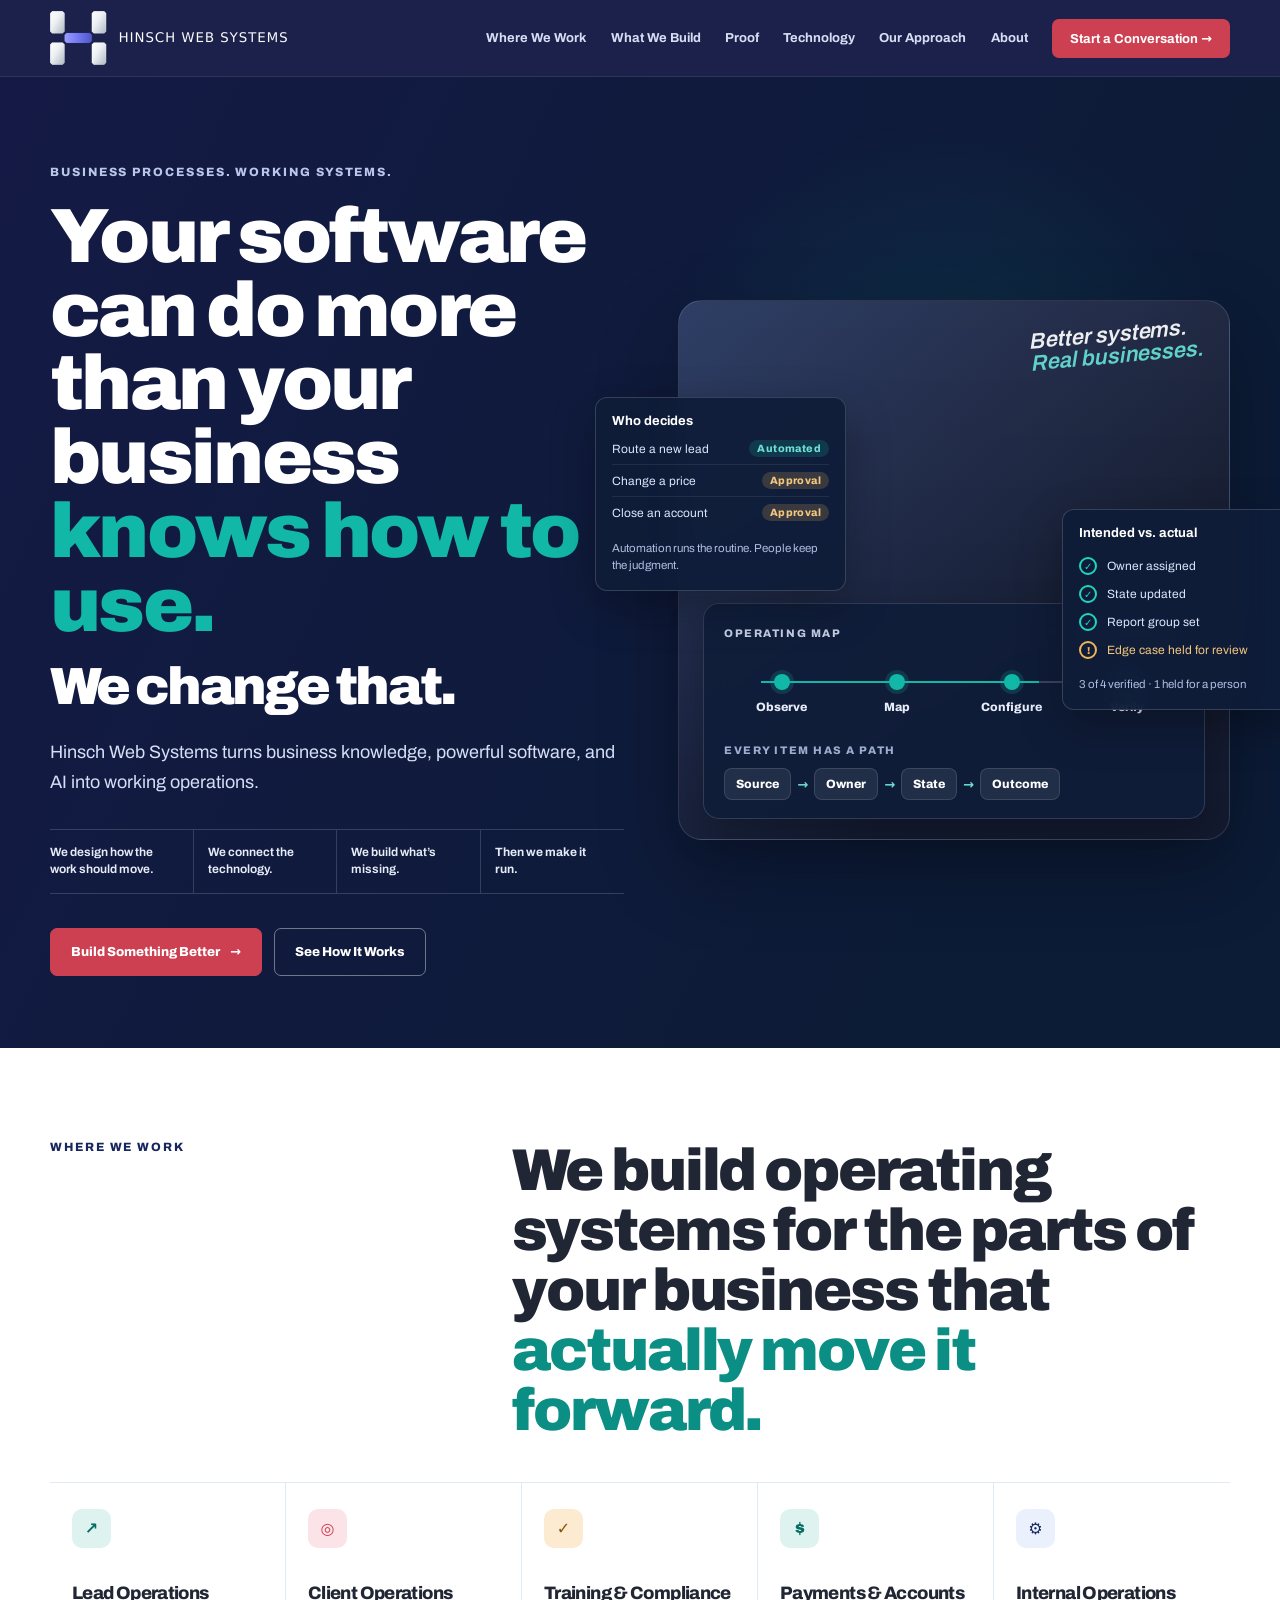
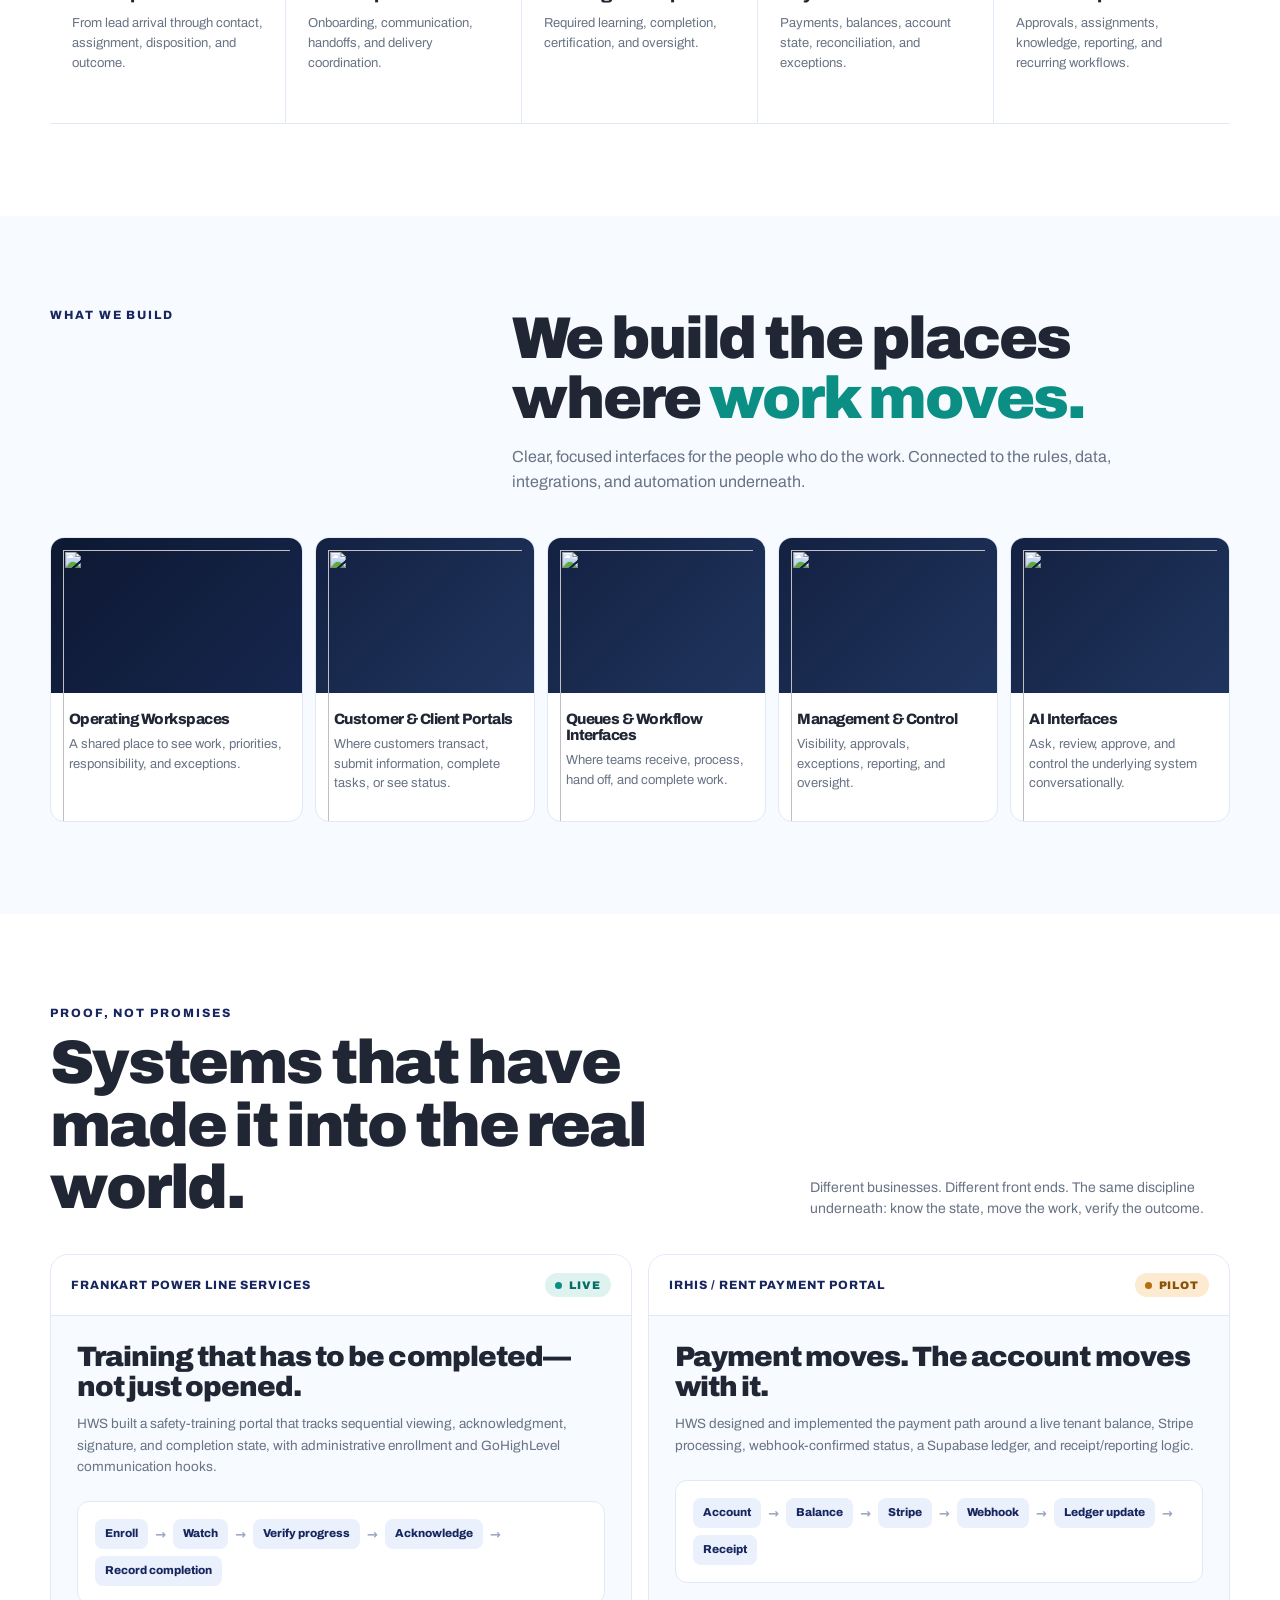
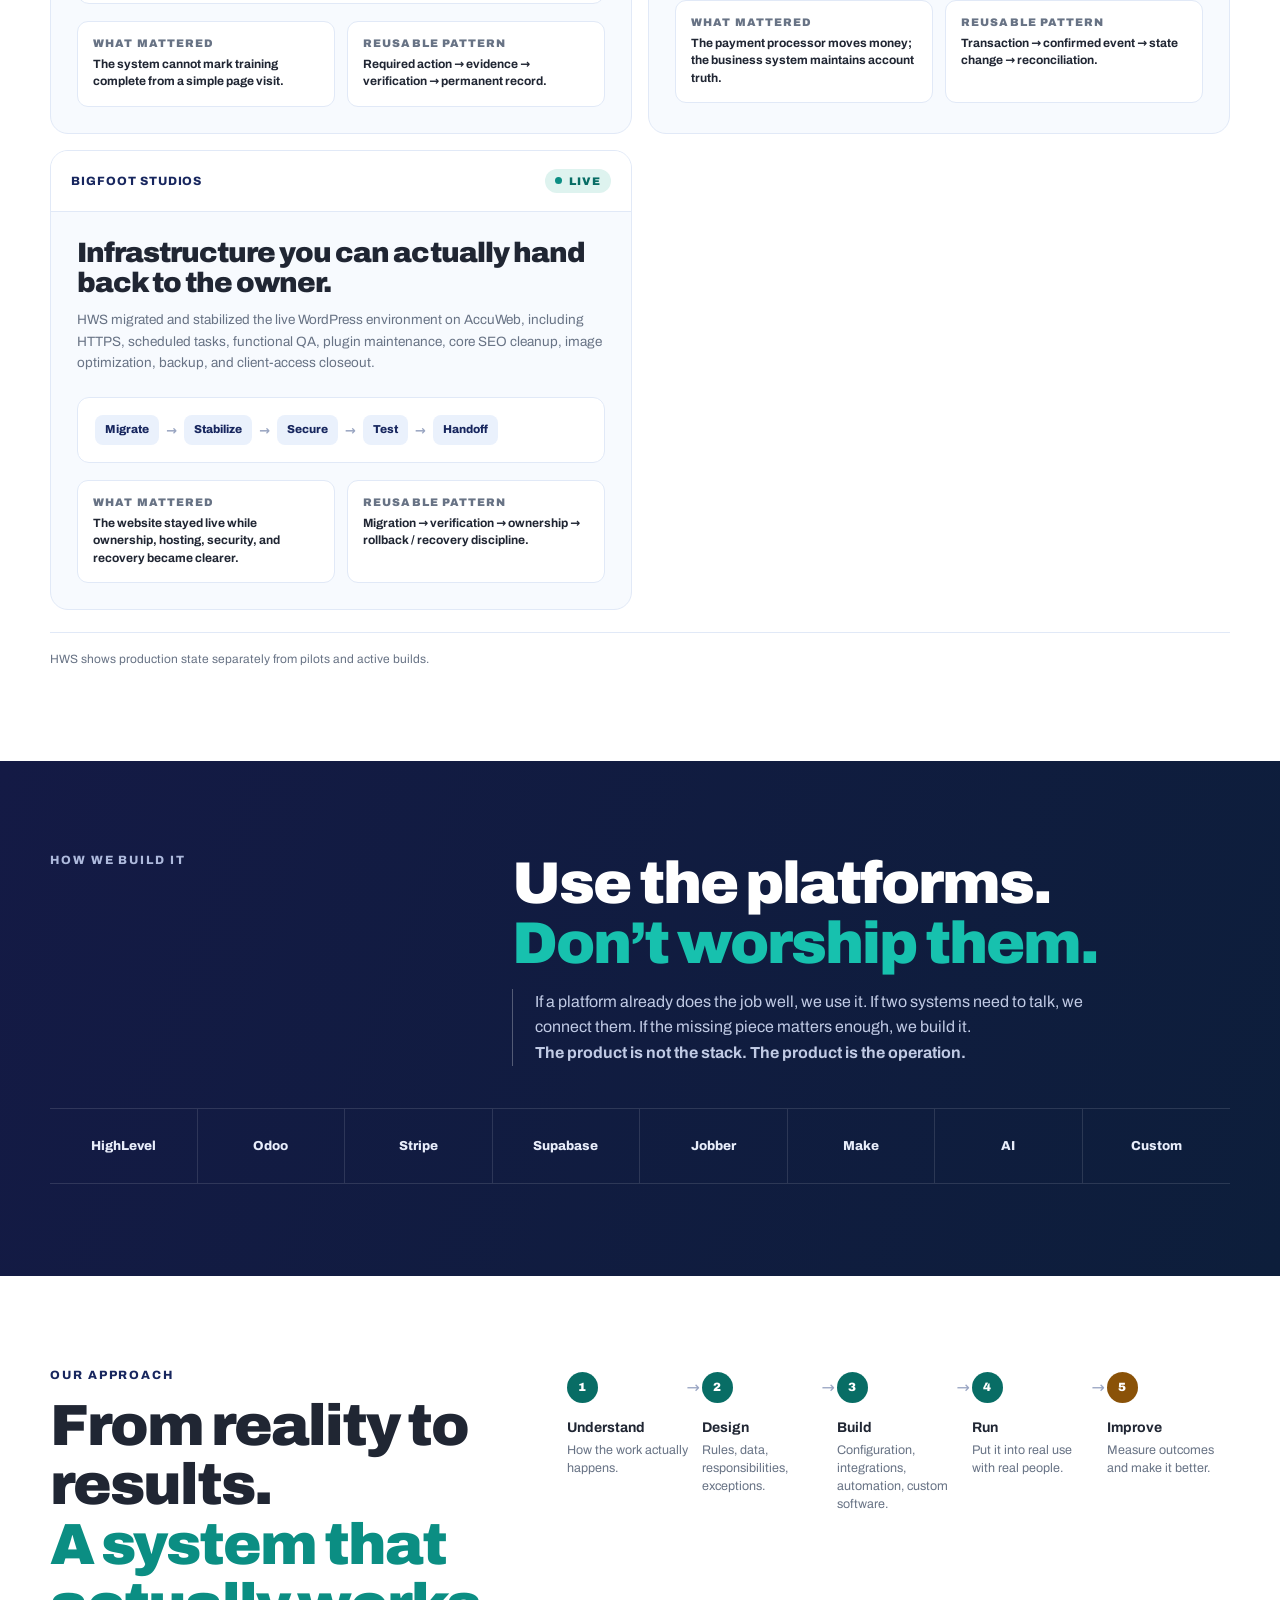
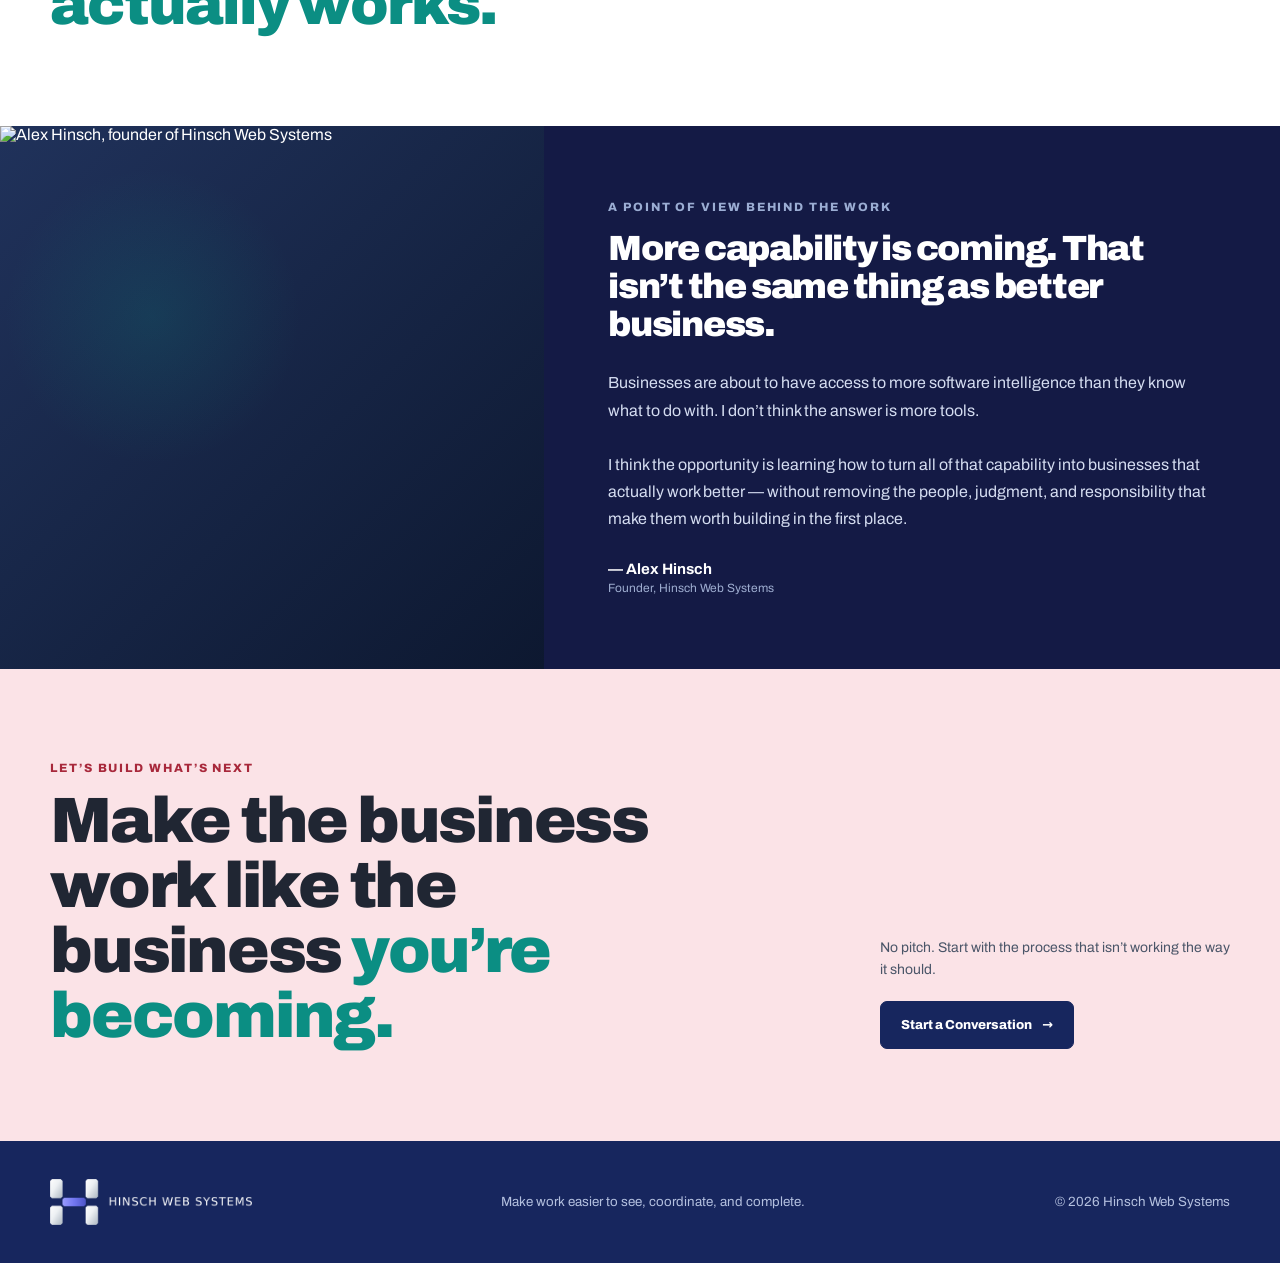
==== index.html @ a1c1d1df "Use approved operating visuals and founder portrait" ====
<!DOCTYPE html>
<html lang="en">
<head>
<meta charset="utf-8">
<meta name="viewport" content="width=device-width, initial-scale=1, viewport-fit=cover">
<title>Hinsch Web Systems — Turn software and AI into working operations</title>
<meta name="description" content="Hinsch Web Systems turns business knowledge, powerful software, and AI into working operations: workflows, portals, and automation that actually run.">
<meta name="theme-color" content="#141A45">
<meta name="robots" content="index, follow, max-image-preview:large">
<link rel="canonical" href="https://hinschsystems.com/">

<link rel="icon" href="/assets/img/favicon-32.png" sizes="32x32" type="image/png">
<link rel="apple-touch-icon" href="/assets/img/apple-touch-icon.png">

<meta property="og:type" content="website">
<meta property="og:site_name" content="Hinsch Web Systems">
<meta property="og:title" content="Hinsch Web Systems — Turn software and AI into working operations">
<meta property="og:description" content="We design how the work should move, connect the technology, build what’s missing, then make it run.">
<meta property="og:url" content="https://hinschsystems.com/">
<meta property="og:image" content="https://hinschsystems.com/home-social-preview.png">
<meta property="og:image:width" content="1200">
<meta property="og:image:height" content="630">
<meta property="og:image:alt" content="Hinsch Web Systems — Your software can do more than your business knows how to use.">
<meta name="twitter:card" content="summary_large_image">
<meta name="twitter:title" content="Hinsch Web Systems — Turn software and AI into working operations">
<meta name="twitter:description" content="We design how the work should move, connect the technology, build what’s missing, then make it run.">
<meta name="twitter:image" content="https://hinschsystems.com/home-social-preview.png">

<link rel="preload" href="/assets/img/logo-lockup.png" as="image">
<link rel="preload" href="/assets/fonts/archivo-latin-wght-normal.woff2" as="font" type="font/woff2" crossorigin>
<link rel="stylesheet" href="/assets/css/styles.css">
<script src="/assets/js/main.js" defer></script>

<script type="application/ld+json">
{
  "@context": "https://schema.org",
  "@type": "ProfessionalService",
  "name": "Hinsch Web Systems",
  "url": "https://hinschsystems.com/",
  "description": "Hinsch Web Systems turns business knowledge, powerful software, and AI into working operations.",
  "email": "alex@hinschsystems.com",
  "logo": "https://hinschsystems.com/assets/img/icon-512.png",
  "founder": { "@type": "Person", "name": "Alex Hinsch" }
}
</script>
</head>
<body>
<a class="skip-link" href="#main">Skip to content</a>


<header class="nav-wrap">
  <div class="shell">
    <nav aria-label="Primary">
      <a class="brand" href="/"><img src="/assets/img/logo-lockup.png" alt="Hinsch Web Systems" width="474" height="108"></a>
      <div class="nav-links">
        <a href="#work">Where We Work</a>
        <a href="#build">What We Build</a>
        <a href="#proof">Proof</a>
        <a href="#technology">Technology</a>
        <a href="#approach">Our Approach</a>
        <a href="#founder">About</a>
        <a class="nav-cta" href="#contact">Start a Conversation <span aria-hidden="true">→</span></a>
      </div>
      <button class="menu-button" type="button" aria-expanded="false" aria-controls="mobile-menu">Menu</button>
    </nav>
  </div>
  <div class="mobile-menu" id="mobile-menu" hidden>
    <div class="shell">
      <a href="#work">Where We Work</a>
      <a href="#build">What We Build</a>
      <a href="#proof">Proof</a>
      <a href="#technology">Technology</a>
      <a href="#approach">Our Approach</a>
      <a href="#founder">About</a>
      <a class="nav-cta" href="#contact">Start a Conversation <span aria-hidden="true">→</span></a>
    </div>
  </div>
</header>

<main id="main">
  <section class="hero">
    <div class="shell hero-grid">
      <div>
        <div class="eyebrow">Business processes. Working systems.</div>
        <h1>
          Your software can do more than your business
          <span class="accent">knows how to use.</span>
          <span class="second">We change that.</span>
        </h1>
        <p class="hero-lede">
          Hinsch Web Systems turns business knowledge, powerful software, and AI into working operations.
        </p>

        <div class="hero-micro">
          <div>We design how the work should move.</div>
          <div>We connect the technology.</div>
          <div>We build what’s missing.</div>
          <div><strong>Then we make it run.</strong></div>
        </div>

        <div class="actions">
          <a class="btn primary" href="#contact">Build Something Better <span aria-hidden="true">→</span></a>
          <a class="btn" href="#approach">See How It Works</a>
        </div>
      </div>

      <!-- Decorative illustration: conceptual and illustrative; no client data -->
      <div class="hero-visual" aria-hidden="true">
        <div class="hero-panel">
          <div class="op-head"><span>Operating map</span><em>Illustrative</em></div>
          <ol class="op-stages">
            <li><i></i>Observe</li>
            <li><i></i>Map</li>
            <li><i></i>Configure</li>
            <li class="is-active"><i></i>Verify</li>
          </ol>
          <div class="op-chain-label">Every item has a path</div>
          <div class="op-chain">
            <span>Source</span><b>→</b><span>Owner</span><b>→</b><span>State</span><b>→</b><span>Outcome</span>
          </div>
        </div>

        <div class="ui-card authority">
          <strong>Who decides</strong>
          <ul class="rule-list">
            <li><span>Route a new lead</span><b class="tag auto">Automated</b></li>
            <li><span>Change a price</span><b class="tag human">Approval</b></li>
            <li><span>Close an account</span><b class="tag human">Approval</b></li>
          </ul>
          <small>Automation runs the routine. People keep the judgment.</small>
        </div>

        <div class="ui-card verify">
          <strong>Intended vs. actual</strong>
          <ul class="check-list">
            <li><i>✓</i>Owner assigned</li>
            <li><i>✓</i>State updated</li>
            <li><i>✓</i>Report group set</li>
            <li class="hold"><i>!</i>Edge case held for review</li>
          </ul>
          <small>3 of 4 verified · 1 held for a person</small>
        </div>

        <div class="hand-note">Better systems.<span>Real businesses.</span></div>
      </div>
    </div>
  </section>

  <section class="section work" id="work">
    <div class="shell">
      <div class="section-head">
        <div class="eyebrow">Where we work</div>
        <div>
          <h2>We build operating systems for the parts of your business that <span class="accent-teal">actually move it forward.</span></h2>
        </div>
      </div>

      <div class="domain-grid">
        <article class="domain">
          <div class="icon teal" aria-hidden="true">↗</div>
          <h3>Lead Operations</h3>
          <p>From lead arrival through contact, assignment, disposition, and outcome.</p>
        </article>
        <article class="domain">
          <div class="icon coral" aria-hidden="true">◎</div>
          <h3>Client Operations</h3>
          <p>Onboarding, communication, handoffs, and delivery coordination.</p>
        </article>
        <article class="domain">
          <div class="icon amber" aria-hidden="true">✓</div>
          <h3>Training &amp; Compliance</h3>
          <p>Required learning, completion, certification, and oversight.</p>
        </article>
        <article class="domain">
          <div class="icon teal" aria-hidden="true">$</div>
          <h3>Payments &amp; Accounts</h3>
          <p>Payments, balances, account state, reconciliation, and exceptions.</p>
        </article>
        <article class="domain">
          <div class="icon navy" aria-hidden="true">⚙&#xFE0E;</div>
          <h3>Internal Operations</h3>
          <p>Approvals, assignments, knowledge, reporting, and recurring workflows.</p>
        </article>
      </div>
    </div>
  </section>

  <section class="section build" id="build">
    <div class="shell">
      <div class="section-head">
        <div class="eyebrow">What we build</div>
        <div>
          <h2>We build the places where <span class="accent-teal">work moves.</span></h2>
          <p>Clear, focused interfaces for the people who do the work. Connected to the rules, data, integrations, and automation underneath.</p>
        </div>
      </div>

      <div class="interface-grid">
        <article class="interface-card">
          <div class="interface-screen">
            <img src="/assets/img/workspace.webp" alt="" width="900" height="467" loading="lazy" decoding="async">
          </div>
          <div class="interface-copy">
            <h3>Operating Workspaces</h3>
            <p>A shared place to see work, priorities, responsibility, and exceptions.</p>
          </div>
        </article>

        <article class="interface-card">
          <div class="interface-screen">
            <img src="/assets/img/portal.webp" alt="" width="900" height="467" loading="lazy" decoding="async">
          </div>
          <div class="interface-copy">
            <h3>Customer &amp; Client Portals</h3>
            <p>Where customers transact, submit information, complete tasks, or see status.</p>
          </div>
        </article>

        <article class="interface-card">
          <div class="interface-screen">
            <img src="/assets/img/workflow.webp" alt="" width="900" height="467" loading="lazy" decoding="async">
          </div>
          <div class="interface-copy">
            <h3>Queues &amp; Workflow Interfaces</h3>
            <p>Where teams receive, process, hand off, and complete work.</p>
          </div>
        </article>

        <article class="interface-card">
          <div class="interface-screen">
            <img src="/assets/img/control.webp" alt="" width="900" height="467" loading="lazy" decoding="async">
          </div>
          <div class="interface-copy">
            <h3>Management &amp; Control</h3>
            <p>Visibility, approvals, exceptions, reporting, and oversight.</p>
          </div>
        </article>

        <article class="interface-card">
          <div class="interface-screen">
            <img src="/assets/img/ai.webp" alt="" width="900" height="467" loading="lazy" decoding="async">
          </div>
          <div class="interface-copy">
            <h3>AI Interfaces</h3>
            <p>Ask, review, approve, and control the underlying system conversationally.</p>
          </div>
        </article>
      </div>
    </div>
  </section>


  <section class="section proof" id="proof">
    <div class="shell">
      <div class="proof-topline">
        <div>
          <div class="eyebrow eyebrow-navy">Proof, not promises</div>
          <h2>Systems that have made it into the real world.</h2>
        </div>
        <p>
          Different businesses. Different front ends. The same discipline underneath:
          know the state, move the work, verify the outcome.
        </p>
      </div>

      <div class="proof-grid">

        <article class="proof-card">
          <div class="proof-card-head">
            <span class="proof-client">Frankart Power Line Services</span>
            <span class="proof-status live">Live</span>
          </div>
          <div class="proof-body">
            <h3>Training that has to be completed—not just opened.</h3>
            <p>
              HWS built a safety-training portal that tracks sequential viewing,
              acknowledgment, signature, and completion state, with administrative enrollment
              and GoHighLevel communication hooks.
            </p>

            <div class="loop">
              <span class="loop-step">Enroll</span><span class="loop-arrow" aria-hidden="true">→</span>
              <span class="loop-step">Watch</span><span class="loop-arrow" aria-hidden="true">→</span>
              <span class="loop-step">Verify progress</span><span class="loop-arrow" aria-hidden="true">→</span>
              <span class="loop-step">Acknowledge</span><span class="loop-arrow" aria-hidden="true">→</span>
              <span class="loop-step">Record completion</span>
            </div>

            <div class="proof-bottom">
              <div class="proof-fact">
                <span>What mattered</span>
                <strong>The system cannot mark training complete from a simple page visit.</strong>
              </div>
              <div class="proof-fact">
                <span>Reusable pattern</span>
                <strong>Required action → evidence → verification → permanent record.</strong>
              </div>
            </div>
          </div>
        </article>

        <article class="proof-card">
          <div class="proof-card-head">
            <span class="proof-client">IRHIS / Rent Payment Portal</span>
            <span class="proof-status pilot">Pilot</span>
          </div>
          <div class="proof-body">
            <h3>Payment moves. The account moves with it.</h3>
            <p>
              HWS designed and implemented the payment path around a live tenant balance,
              Stripe processing, webhook-confirmed status, a Supabase ledger, and receipt/reporting logic.
            </p>

            <div class="loop">
              <span class="loop-step">Account</span><span class="loop-arrow" aria-hidden="true">→</span>
              <span class="loop-step">Balance</span><span class="loop-arrow" aria-hidden="true">→</span>
              <span class="loop-step">Stripe</span><span class="loop-arrow" aria-hidden="true">→</span>
              <span class="loop-step">Webhook</span><span class="loop-arrow" aria-hidden="true">→</span>
              <span class="loop-step">Ledger update</span><span class="loop-arrow" aria-hidden="true">→</span>
              <span class="loop-step">Receipt</span>
            </div>

            <div class="proof-bottom">
              <div class="proof-fact">
                <span>What mattered</span>
                <strong>The payment processor moves money; the business system maintains account truth.</strong>
              </div>
              <div class="proof-fact">
                <span>Reusable pattern</span>
                <strong>Transaction → confirmed event → state change → reconciliation.</strong>
              </div>
            </div>
          </div>
        </article>


        <article class="proof-card">
          <div class="proof-card-head">
            <span class="proof-client">Bigfoot Studios</span>
            <span class="proof-status live">Live</span>
          </div>
          <div class="proof-body">
            <h3>Infrastructure you can actually hand back to the owner.</h3>
            <p>
              HWS migrated and stabilized the live WordPress environment on AccuWeb,
              including HTTPS, scheduled tasks, functional QA, plugin maintenance,
              core SEO cleanup, image optimization, backup, and client-access closeout.
            </p>

            <div class="loop">
              <span class="loop-step">Migrate</span><span class="loop-arrow" aria-hidden="true">→</span>
              <span class="loop-step">Stabilize</span><span class="loop-arrow" aria-hidden="true">→</span>
              <span class="loop-step">Secure</span><span class="loop-arrow" aria-hidden="true">→</span>
              <span class="loop-step">Test</span><span class="loop-arrow" aria-hidden="true">→</span>
              <span class="loop-step">Handoff</span>
            </div>

            <div class="proof-bottom">
              <div class="proof-fact">
                <span>What mattered</span>
                <strong>The website stayed live while ownership, hosting, security, and recovery became clearer.</strong>
              </div>
              <div class="proof-fact">
                <span>Reusable pattern</span>
                <strong>Migration → verification → ownership → rollback / recovery discipline.</strong>
              </div>
            </div>
          </div>
        </article>

      </div>

      <div class="proof-note">
        <span>HWS shows production state separately from pilots and active builds.</span>
      </div>
    </div>
  </section>

  <section class="section tech" id="technology">
    <div class="shell">
      <div class="section-head">
        <div class="eyebrow">How we build it</div>
        <div>
          <h2>Use the platforms.<br><span class="accent">Don’t worship them.</span></h2>
          <p class="tech-quote">
            If a platform already does the job well, we use it. If two systems need to talk, we connect them.
            If the missing piece matters enough, we build it.
            <br><strong>The product is not the stack. The product is the operation.</strong>
          </p>
        </div>
      </div>

      <div class="platform-row">
        <div class="platform">HighLevel</div>
        <div class="platform">Odoo</div>
        <div class="platform">Stripe</div>
        <div class="platform">Supabase</div>
        <div class="platform">Jobber</div>
        <div class="platform">Make</div>
        <div class="platform">AI</div>
        <div class="platform">Custom</div>
      </div>
    </div>
  </section>

  <section class="section approach" id="approach">
    <div class="shell approach-wrap">
      <div>
        <div class="eyebrow eyebrow-navy mb">Our approach</div>
        <h2>From reality to results.<br><span class="accent">A system that actually works.</span></h2>
      </div>

      <ol class="steps">
        <li class="step">
          <div class="step-num" aria-hidden="true">1</div>
          <strong>Understand</strong>
          <p>How the work actually happens.</p>
        </li>
        <li class="step">
          <div class="step-num" aria-hidden="true">2</div>
          <strong>Design</strong>
          <p>Rules, data, responsibilities, exceptions.</p>
        </li>
        <li class="step">
          <div class="step-num" aria-hidden="true">3</div>
          <strong>Build</strong>
          <p>Configuration, integrations, automation, custom software.</p>
        </li>
        <li class="step">
          <div class="step-num" aria-hidden="true">4</div>
          <strong>Run</strong>
          <p>Put it into real use with real people.</p>
        </li>
        <li class="step">
          <div class="step-num" aria-hidden="true">5</div>
          <strong>Improve</strong>
          <p>Measure outcomes and make it better.</p>
        </li>
      </ol>
    </div>
  </section>

  <section class="founder" id="founder">
    <div class="founder-grid">
      <div class="founder-visual">
        <img src="/assets/img/founder.webp" alt="Alex Hinsch, founder of Hinsch Web Systems" width="700" height="1050" loading="lazy" decoding="async">
      </div>
      <div class="founder-copy">
        <div class="eyebrow">A point of view behind the work</div>
        <h2>More capability is coming. That isn’t the same thing as better business.</h2>
        <blockquote>
          Businesses are about to have access to more software intelligence than they know what to do with.
          I don’t think the answer is more tools.
          <br><br>
          I think the opportunity is learning how to turn all of that capability into businesses that actually work better — without removing the people, judgment, and responsibility that make them worth building in the first place.
        </blockquote>
        <div class="signature">
          <strong>— Alex Hinsch</strong>
          <span>Founder, Hinsch Web Systems</span>
        </div>
      </div>
    </div>
  </section>

  <section class="cta" id="contact">
    <div class="shell cta-grid">
      <div>
        <div class="eyebrow">Let’s build what’s next</div>
        <h2>Make the business work like the business <span class="accent">you’re becoming.</span></h2>
      </div>
      <div class="cta-side">
        <p>No pitch. Start with the process that isn’t working the way it should.</p>
        <a class="btn dark" href="mailto:alex@hinschsystems.com?subject=Starting%20a%20conversation%20with%20Hinsch%20Web%20Systems">Start a Conversation <span aria-hidden="true">→</span></a>
      </div>
    </div>
  </section>
</main>

<footer>
  <div class="shell footer-row">
    <a class="brand" href="/"><img src="/assets/img/logo-lockup.png" alt="Hinsch Web Systems" width="474" height="108" loading="lazy"></a>
    <small>Make work easier to see, coordinate, and complete.</small>
    <small>© 2026 Hinsch Web Systems</small>
  </div>
</footer>

</body>
</html>
---- assets/css/styles.css ----
@font-face{
  font-family:'Archivo';
  font-style:normal;
  font-weight:100 900;
  font-display:swap;
  src:url('../fonts/archivo-latin-wght-normal.woff2') format('woff2');
}

:root{
  --navy:#17265E;
  --deep:#141A45;
  --ink:#202633;
  --gray:#687385;
  --teal:#0B8E83;
  --teal-dark:#086d65;
  --teal-pale:#DEF3EF;
  --coral:#CC4052;
  --coral-pale:#FBE3E7;
  --coral-text:#A8283B;   /* AA-safe coral for text on light */
  --amber:#B46F12;
  --amber-pale:#FCEBD1;
  --amber-text:#8A5208;   /* AA-safe amber for text / fills */
  --ice:#F7FAFE;
  --pale-blue:#EAF1FC;
  --white:#FFFFFF;
  --line:#E1E9F7;
  --font:'Archivo', system-ui, -apple-system, 'Segoe UI', Arial, sans-serif;
  --nav-h:76px;
  --max:1180px;
  --radius:18px;
}

*{box-sizing:border-box}
html{scroll-behavior:smooth;-webkit-text-size-adjust:100%;text-size-adjust:100%}
[id]{scroll-margin-top:calc(var(--nav-h) + 12px)}
body{
  margin:0;
  font-family:var(--font);
  color:var(--ink);
  background:var(--ice);
  -webkit-font-smoothing:antialiased;
}
a{color:inherit;text-decoration:none}
ol{margin:0;padding:0;list-style:none}
button,input{font:inherit}

/* ACCESSIBILITY */
.skip-link{
  position:absolute;left:12px;top:-60px;z-index:100;
  background:var(--white);color:var(--navy);
  padding:12px 18px;border-radius:8px;font-weight:800;font-size:14px;
}
.skip-link:focus{top:12px}
:focus-visible{outline:3px solid #12b8a7;outline-offset:3px;border-radius:4px}
.nav-wrap :focus-visible,.hero :focus-visible,.tech :focus-visible,.founder :focus-visible,footer :focus-visible{outline-color:#6de0d2}
img{max-width:100%}
.shell{width:min(var(--max),calc(100% - 48px));margin:0 auto}
.eyebrow{
  font-size:12px;
  font-weight:800;
  letter-spacing:.16em;
  text-transform:uppercase;
}
h1,h2,h3,p{margin:0}
h1,h2,h3{letter-spacing:-.035em}
.section{padding:92px 0}
.section-head{
  display:grid;
  grid-template-columns:.72fr 1.28fr;
  gap:58px;
  margin-bottom:42px;
}
.section-head .eyebrow{color:var(--navy)}
.section-head h2{
  max-width:800px;
  font-size:clamp(34px,4.6vw,60px);
  line-height:1.02;
  font-weight:900;
}
.section-head p{
  margin-top:16px;
  max-width:630px;
  color:var(--gray);
  font-size:16px;
  line-height:1.6;
}

/* NAV */
.nav-wrap{
  position:sticky;
  top:0;
  z-index:50;
  background:rgba(20,26,69,.97);
  border-bottom:1px solid rgba(255,255,255,.09);
  -webkit-backdrop-filter:blur(12px);
  backdrop-filter:blur(12px);
}
nav{
  min-height:var(--nav-h);
  display:flex;
  align-items:center;
  justify-content:space-between;
  gap:24px;
}
.brand{
  display:flex;
  align-items:center;
  flex-shrink:0;
}
.brand img{
  display:block;
  height:54px;
  width:auto;
}
footer .brand img{height:46px}
.nav-links{
  display:flex;
  align-items:center;
  gap:clamp(16px,1.9vw,26px);
  color:#d6def4;
  font-size:13px;
  font-weight:700;
  white-space:nowrap;
}
.nav-links a:hover{color:white}
.nav-links a:not(.nav-cta){padding:6px 0}
.nav-cta{
  background:var(--coral);
  color:white!important;
  padding:12px 18px;
  border-radius:7px;
  white-space:nowrap;
}
.menu-button{
  display:none;
  color:white;
  background:transparent;
  border:1px solid rgba(255,255,255,.28);
  border-radius:8px;
  padding:10px 14px;
  min-height:44px;
  cursor:pointer;
}
.mobile-menu{
  border-top:1px solid rgba(255,255,255,.09);
  background:var(--deep);
}
.mobile-menu[hidden]{display:none}
.mobile-menu .shell{display:grid;padding:10px 0 20px}
.mobile-menu a{
  display:block;
  padding:14px 2px;
  color:#d6def4;
  font-size:15px;
  font-weight:700;
  border-bottom:1px solid rgba(255,255,255,.08);
}
.mobile-menu a:hover{color:white}
.mobile-menu a.nav-cta{
  margin-top:16px;
  padding:14px 16px;
  text-align:center;
  border-bottom:0;
  color:white;
}

/* HERO */
.hero{
  background:
    radial-gradient(circle at 74% 35%, rgba(11,142,131,.18), transparent 26%),
    linear-gradient(115deg,var(--deep) 0%,#0c1b36 78%);
  color:white;
  overflow:hidden;
}
.hero-grid{
  min-height:670px;
  display:grid;
  grid-template-columns:1.02fr .98fr;
  align-items:center;
  gap:54px;
  padding:88px 0 72px;
}
.hero .eyebrow{color:#bac7ea}
.hero h1{
  margin-top:21px;
  max-width:720px;
  font-size:clamp(48px,6vw,78px);
  line-height:.96;
  font-weight:900;
}
.hero h1 .accent{color:#12b8a7}
.hero h1 .second{
  display:block;
  margin-top:20px;
  font-size:.68em;
  color:white;
}
.hero-lede{
  margin-top:26px;
  max-width:620px;
  color:#d5def5;
  font-size:18px;
  line-height:1.62;
}
.hero-micro{
  display:grid;
  grid-template-columns:repeat(4,1fr);
  margin-top:32px;
  max-width:730px;
  border-top:1px solid rgba(255,255,255,.16);
  border-bottom:1px solid rgba(255,255,255,.16);
}
.hero-micro div{
  padding:14px 14px 14px 0;
  border-right:1px solid rgba(255,255,255,.16);
  color:#e6ebf8;
  font-size:12px;
  line-height:1.45;
  font-weight:650;
}
.hero-micro div+div{padding-left:14px}
.hero-micro div:last-child{border-right:0}
.actions{display:flex;gap:12px;flex-wrap:wrap;margin-top:34px}
.btn{
  display:inline-flex;
  align-items:center;
  justify-content:center;
  gap:10px;
  min-height:48px;
  padding:0 20px;
  border-radius:7px;
  border:1px solid rgba(255,255,255,.4);
  color:white;
  font-size:13px;
  font-weight:800;
}
.btn.primary{background:var(--coral);border-color:var(--coral)}
.btn{transition:transform .15s ease}
.btn:hover{transform:translateY(-2px)}
.btn.dark{background:var(--navy);border-color:var(--navy)}
.btn.light{background:white;color:var(--navy);border-color:white}

.hero-visual{
  position:relative;
  min-height:540px;
  border-radius:24px;
  background:
    linear-gradient(180deg,rgba(255,255,255,.05),rgba(255,255,255,.01)),
    linear-gradient(135deg,#24345d,#10172d 68%);
  border:1px solid rgba(255,255,255,.12);
  box-shadow:0 30px 80px rgba(0,0,0,.28);
}
.hero-panel{
  position:absolute;
  left:24px;
  right:24px;
  bottom:20px;
  padding:18px 20px;
  border-radius:16px;
  background:rgba(15,29,57,.88);
  border:1px solid rgba(255,255,255,.14);
  -webkit-backdrop-filter:blur(12px);
  backdrop-filter:blur(12px);
  overflow:hidden;
  box-shadow:0 16px 38px rgba(0,0,0,.22);
}
.op-head{
  display:flex;justify-content:space-between;align-items:center;gap:12px;
  font-size:11px;font-weight:800;letter-spacing:.14em;text-transform:uppercase;color:#c5cee5;
}
.op-head em{
  font-style:normal;letter-spacing:.08em;color:#9eadd0;
  border:1px solid rgba(255,255,255,.18);border-radius:999px;padding:4px 9px;
}
.op-stages{
  position:relative;
  display:flex;justify-content:space-between;
  margin-top:30px;
}
.op-stages:before{
  content:"";position:absolute;left:8%;right:8%;top:7px;height:2px;
  background:linear-gradient(90deg,#12b8a7 0 72%,rgba(255,255,255,.18) 72%);
}
.op-stages li{
  position:relative;flex:1;text-align:center;
  font-size:12px;font-weight:800;color:#e8edfa;
}
.op-stages i{
  display:block;width:16px;height:16px;margin:0 auto 10px;border-radius:50%;
  background:#12b8a7;box-shadow:0 0 0 4px rgba(18,184,167,.18);
}
.op-stages .is-active i{
  background:var(--deep);border:3px solid #6de0d2;
  animation:op-pulse 2.4s ease-in-out infinite;
}
@keyframes op-pulse{
  0%,100%{box-shadow:0 0 0 4px rgba(109,224,210,.18)}
  50%{box-shadow:0 0 0 8px rgba(109,224,210,.05)}
}
.op-chain-label{
  margin-top:30px;
  font-size:11px;font-weight:800;letter-spacing:.14em;text-transform:uppercase;color:#9eadd0;
}
.op-chain{
  display:flex;flex-wrap:wrap;align-items:center;gap:6px;margin-top:12px;
}
.op-chain span{
  padding:8px 11px;border-radius:8px;
  background:rgba(255,255,255,.08);border:1px solid rgba(255,255,255,.12);
  color:white;font-size:12px;font-weight:800;
}
.op-chain b{color:#6de0d2;font-size:13px}

.ui-card{
  position:absolute;
  width:min(252px,calc(50% - 24px));
  border:1px solid rgba(255,255,255,.16);
  border-radius:12px;
  background:rgba(15,29,57,.92);
  -webkit-backdrop-filter:blur(10px);
  backdrop-filter:blur(10px);
  padding:16px;
  box-shadow:0 16px 45px rgba(0,0,0,.28);
}
.ui-card strong{
  display:block;
  font-size:13px;
  margin-bottom:12px;
}
.ui-card small{display:block;margin-top:12px;color:#afbddf;font-size:11.5px;line-height:1.45}
.ui-card.authority{left:-84px;top:96px}
.ui-card.verify{right:-84px;top:208px}
.ui-card ul{list-style:none;margin:0;padding:0}
.rule-list li{
  display:flex;justify-content:space-between;align-items:center;gap:10px;
  padding:7px 0;border-top:1px solid rgba(255,255,255,.08);
  color:#dce5fb;font-size:12px;
}
.rule-list li:first-child{border-top:0;padding-top:0}
.tag{
  flex-shrink:0;padding:3px 8px;border-radius:999px;
  font-size:10.5px;font-weight:800;letter-spacing:.04em;
}
.tag.auto{background:rgba(18,184,167,.18);color:#6de0d2}
.tag.human{background:rgba(240,180,90,.18);color:#f4c67e}
.check-list li{
  display:flex;align-items:center;gap:10px;
  padding:5px 0;color:#dce5fb;font-size:12px;
}
.check-list i{
  flex-shrink:0;width:18px;height:18px;border-radius:50%;
  display:grid;place-items:center;
  font-style:normal;font-size:10px;font-weight:900;
  border:2px solid #20d5c1;color:#20d5c1;
}
.check-list .hold{color:#f4c67e}
.check-list .hold i{border-color:#f0b45a;color:#f0b45a}
.hand-note{
  position:absolute;
  right:26px;top:22px;
  left:auto;bottom:auto;
  transform:rotate(-5deg);
  font-size:22px;
  line-height:1.02;
  font-weight:600;
  font-style:italic;
  color:white;
  opacity:.92;
}
.hand-note span{display:block;color:#66e1d4}

/* WHERE WE WORK */
.work{background:var(--white)}
.domain-grid{
  display:grid;
  grid-template-columns:repeat(5,1fr);
  border-top:1px solid var(--line);
  border-bottom:1px solid var(--line);
}
.domain{
  min-height:240px;
  padding:26px 22px;
  border-right:1px solid var(--line);
}
.domain:last-child{border-right:0}
.icon{
  width:39px;height:39px;border-radius:10px;
  display:grid;place-items:center;
  margin-bottom:35px;font-weight:900;
}
.icon.teal{background:var(--teal-pale);color:var(--teal-dark)}
.icon.coral{background:var(--coral-pale);color:var(--coral)}
.icon.amber{background:var(--amber-pale);color:var(--amber-text)}
.icon.navy{background:var(--pale-blue);color:var(--navy)}
.domain h3{font-size:18px;font-weight:800}
.domain p{margin-top:10px;color:var(--gray);font-size:13px;line-height:1.55}

/* WHAT WE BUILD */
.build{background:var(--ice)}
.interface-grid{
  display:grid;
  grid-template-columns:1.15fr 1fr 1fr 1fr 1fr;
  gap:12px;
}
.interface-card{
  min-height:285px;
  background:white;
  border:1px solid var(--line);
  border-radius:14px;
  overflow:hidden;
}
.interface-screen{
  height:155px;
  padding:12px;
  background:linear-gradient(135deg,#132142,#20355e);
}
.interface-card:first-child .interface-screen{
  background:linear-gradient(135deg,#0d1832,#16264d);
}
.screen-bar{
  height:12px;border-radius:4px;background:rgba(255,255,255,.12);margin-bottom:9px;
}
.screen-row{display:grid;grid-template-columns:28% 1fr;gap:7px;height:105px}
.screen-nav{border-radius:5px;background:rgba(255,255,255,.08)}
.screen-main{display:grid;grid-template-rows:36px 1fr;gap:7px}
.screen-main div{border-radius:5px;background:rgba(255,255,255,.08)}
.interface-copy{padding:18px}
.interface-copy h3{font-size:15px;font-weight:800}
.interface-copy p{margin-top:8px;color:var(--gray);font-size:13px;line-height:1.5}


/* PROOF */
.proof{
  background:var(--white);
}
.proof-topline{
  display:flex;
  justify-content:space-between;
  gap:28px;
  align-items:flex-end;
  margin-bottom:34px;
}
.proof-topline h2{
  margin-top:12px;
  max-width:780px;
  font-size:clamp(38px,4.8vw,62px);
  line-height:1.02;
  font-weight:900;
}
.proof-topline p{
  max-width:420px;
  color:var(--gray);
  font-size:14px;
  line-height:1.55;
}
.proof-grid{
  display:grid;
  grid-template-columns:repeat(2,1fr);
  gap:16px;
}
.proof-card{
  border:1px solid var(--line);
  border-radius:18px;
  overflow:hidden;
  background:var(--ice);
}
.proof-card-head{
  display:flex;
  align-items:center;
  justify-content:space-between;
  gap:14px;
  padding:18px 20px;
  border-bottom:1px solid var(--line);
  background:white;
}
.proof-client{
  font-size:12px;
  font-weight:800;
  letter-spacing:.08em;
  text-transform:uppercase;
  color:var(--navy);
}
.proof-status{
  display:inline-flex;
  align-items:center;
  gap:7px;
  padding:6px 10px;
  border-radius:999px;
  font-size:11px;
  font-weight:900;
  letter-spacing:.08em;
  text-transform:uppercase;
}
.proof-status:before{
  content:"";
  width:7px;height:7px;border-radius:50%;
}
.proof-status.live{background:var(--teal-pale);color:var(--teal-dark)}
.proof-status.live:before{background:var(--teal)}
.proof-status.pilot{background:var(--amber-pale);color:var(--amber-text)}
.proof-status.pilot:before{background:var(--amber)}
.proof-status.building{background:var(--pale-blue);color:var(--navy)}
.proof-status.building:before{background:var(--navy)}
.proof-body{padding:26px}
.proof-body h3{
  font-size:28px;
  line-height:1.08;
  font-weight:900;
}
.proof-body > p{
  margin-top:11px;
  color:var(--gray);
  font-size:13.5px;
  line-height:1.58;
  max-width:580px;
}
.loop{
  display:flex;
  align-items:center;
  gap:7px;
  flex-wrap:wrap;
  margin:24px 0 0;
  padding:17px;
  border-radius:12px;
  background:white;
  border:1px solid var(--line);
}
.loop-step{
  padding:8px 10px;
  border-radius:8px;
  background:var(--pale-blue);
  color:var(--navy);
  font-size:11.5px;
  font-weight:800;
  line-height:1.2;
}
.loop-arrow{
  color:#9aa6c2;
  font-size:13px;
  font-weight:800;
}
.proof-bottom{
  display:grid;
  grid-template-columns:1fr 1fr;
  gap:12px;
  margin-top:17px;
}
.proof-fact{
  padding:15px;
  background:white;
  border:1px solid var(--line);
  border-radius:11px;
}
.proof-fact span{
  display:block;
  font-size:11px;
  color:var(--gray);
  font-weight:900;
  letter-spacing:.1em;
  text-transform:uppercase;
}
.proof-fact strong{
  display:block;
  margin-top:7px;
  color:var(--ink);
  font-size:12px;
  line-height:1.45;
}
.proof-note{
  margin-top:22px;
  padding-top:18px;
  border-top:1px solid var(--line);
  display:flex;
  justify-content:space-between;
  gap:20px;
  color:var(--gray);
  font-size:12px;
  line-height:1.45;
}
.proof-note b{color:var(--ink)}
@media(max-width:800px){
  .proof-topline{display:block}
  .proof-topline p{margin-top:18px}
  .proof-grid{grid-template-columns:1fr}
  .proof-bottom{grid-template-columns:1fr}
}

/* TECHNOLOGY */
.tech{
  background:linear-gradient(110deg,var(--deep),#0d1e3b);
  color:white;
}
.tech .section-head .eyebrow{color:#aebadd}
.tech .section-head h2{color:white}
.tech .section-head p{color:#c0cae4}
.tech h2 .accent{color:#17c1ae}
.tech-quote{
  max-width:620px;
  padding-left:22px;
  border-left:1px solid rgba(255,255,255,.28);
  font-size:18px;
  line-height:1.6;
  color:#eef2fb;
}
.platform-row{
  margin-top:40px;
  display:grid;
  grid-template-columns:repeat(8,1fr);
  border-top:1px solid rgba(255,255,255,.12);
  border-bottom:1px solid rgba(255,255,255,.12);
}
.platform{
  min-height:74px;
  display:grid;place-items:center;
  border-right:1px solid rgba(255,255,255,.12);
  font-weight:800;font-size:13px;color:#e8edfa;
}
.platform:last-child{border-right:0}

/* APPROACH */
.approach{background:white}
.approach-wrap{
  display:grid;
  grid-template-columns:.82fr 1.18fr;
  gap:56px;
  align-items:start;
}
.approach h2{
  font-size:clamp(38px,4.7vw,58px);
  line-height:1.03;
  font-weight:900;
}
.approach h2 .accent{color:var(--teal)}
.steps{
  display:grid;
  grid-template-columns:repeat(5,1fr);
  gap:12px;
}
.step{position:relative;padding-top:4px}
.step-num{
  width:31px;height:31px;border-radius:50%;
  display:grid;place-items:center;
  color:white;background:var(--teal-dark);
  font-size:12px;font-weight:900;
  margin-bottom:17px;
}
.step:nth-child(5) .step-num{background:var(--amber-text)}
.step:not(:last-child):after{
  content:"→";position:absolute;right:-10px;top:10px;color:#99a5c3;
}
.step strong{display:block;font-size:14px}
.step p{margin-top:6px;color:var(--gray);font-size:12.5px;line-height:1.45}

/* FOUNDER */
.founder{
  background:var(--deep);
  color:white;
  padding:0;
}
.founder-grid{
  display:grid;
  grid-template-columns:.85fr 1.15fr;
  min-height:510px;
}
.founder-visual{
  min-height:510px;
  background:
    radial-gradient(circle at 28% 35%,rgba(11,142,131,.18),transparent 28%),
    linear-gradient(135deg,#20325b,#0d1830);
  position:relative;
  overflow:hidden;
}
.founder-visual .photo-label{
  position:absolute;left:38px;bottom:36px;
  color:#c5cee5;
  font-size:12px;
  letter-spacing:.12em;
  text-transform:uppercase;
}
.founder-visual .quote-mark{
  position:absolute;left:36px;top:40px;
  font-size:25px;line-height:1.08;font-style:italic;
}
.founder-visual .quote-mark span{color:#6de0d2}
.founder-copy{
  padding:74px 64px;
  display:flex;
  flex-direction:column;
  justify-content:center;
}
.founder-copy .eyebrow{color:#9badd3}
.founder-copy h2{
  margin-top:15px;
  font-size:35px;
  font-weight:900;
}
.founder-copy blockquote{
  margin:26px 0 0;
  padding:0;
  max-width:650px;
  color:#d4dcf0;
  font-size:16px;
  line-height:1.7;
}
.signature{margin-top:28px}
.signature strong{display:block;font-size:15px}
.signature span{display:block;margin-top:4px;color:#9eadd0;font-size:12px}

/* CTA */
.cta{
  background:var(--coral-pale);
  padding:92px 0;
}
.cta-grid{
  display:grid;
  grid-template-columns:1.2fr .8fr;
  gap:46px;
  align-items:end;
}
.cta .eyebrow{color:var(--coral-text)}
.cta h2{
  margin-top:13px;
  max-width:820px;
  font-size:clamp(42px,5vw,68px);
  line-height:1.02;
  font-weight:900;
}
.cta h2 .accent{color:var(--teal)}
.cta-side{justify-self:end;max-width:350px}
.cta-side p{color:#4A5568;font-size:14px;line-height:1.55;margin-bottom:20px}

/* FOOTER */
footer{
  background:var(--navy);
  color:white;
  padding:38px 0;
}
.footer-row{
  display:flex;
  justify-content:space-between;
  align-items:center;
  gap:24px;
}
footer small{color:#b4c0df}

/* RESPONSIVE */
@media(max-width:1120px){
  html.js .menu-button{display:block}
  html.js .nav-links{display:none}
  html:not(.js) .nav-links a:not(.nav-cta){display:none}
}
@media(max-width:480px){
  .brand img{height:42px}
  .op-chain{gap:4px}
  .op-chain span{padding:7px 8px;font-size:11.5px}
  .hand-note{margin-right:10px}
}
@media(max-width:1040px){
  .hero-grid{grid-template-columns:1fr;min-height:auto}
  .hero-visual{
    min-height:0;
    display:grid;grid-template-columns:1fr 1fr;gap:14px;
    background:transparent;border:0;border-radius:0;box-shadow:none;
  }
  .hero-panel,.ui-card,.hand-note{position:static;width:auto}
  .hero-panel{grid-column:1/-1}
  .ui-card{align-self:start}
  .hand-note{grid-column:1/-1;justify-self:end;transform:rotate(-3deg);margin-top:4px}
  .domain-grid{grid-template-columns:repeat(2,1fr)}
  .domain{border-bottom:1px solid var(--line)}
  .interface-grid{grid-template-columns:repeat(2,1fr)}
  .platform-row{grid-template-columns:repeat(4,1fr)}
  .approach-wrap{grid-template-columns:1fr}
  .founder-grid{grid-template-columns:1fr}
  .founder-visual{min-height:360px}
}
@media(max-width:720px){
  .shell{width:min(var(--max),calc(100% - 28px))}
  .section{padding:70px 0}
  .section-head{grid-template-columns:1fr;gap:18px}
  .hero-grid{padding:52px 0 48px}
  .hero h1{
    font-size:40px;
    line-height:1.00;
    letter-spacing:-.045em;
    max-width:12ch;
  }
  .hero h1 .second{
    margin-top:16px;
    font-size:.64em;
    line-height:1.05;
  }
  .hero-lede{
    margin-top:22px;
    font-size:16px;
    line-height:1.55;
  }
  .hero .eyebrow{
    font-size:10.5px;
    letter-spacing:.14em;
    margin-bottom:2px;
  }
  .hero-micro{
    grid-template-columns:1fr 1fr;
    margin-top:26px;
  }
  .hero-micro div:nth-child(2){border-right:0}
  .hero-micro div:nth-child(odd){padding-left:0}
  .hero-micro div:nth-child(n+3){border-top:1px solid rgba(255,255,255,.16)}
  .hero-visual{grid-template-columns:1fr}
  .domain-grid,.interface-grid{grid-template-columns:1fr}
  .domain{border-right:0}
  .platform-row{grid-template-columns:repeat(2,1fr)}
  .steps{grid-template-columns:1fr}
  .step:not(:last-child):after{display:none}
  .founder-copy{padding:58px 28px}
  .cta-grid{grid-template-columns:1fr}
  .cta-side{justify-self:start}
  .footer-row{flex-direction:column;align-items:flex-start}
}

@media(max-width:430px){
  .hero h1{font-size:37px;max-width:11.5ch}
  .hero-lede{font-size:15.5px}
  .hero-micro div{font-size:12px;padding-top:12px;padding-bottom:12px}
  .actions{margin-top:28px}
  .btn{min-height:46px;padding:0 16px;font-size:12px}
}

/* Utility classes (replace former inline styles so CSP can forbid inline CSS) */
.accent-teal{color:var(--teal)}
.eyebrow-navy{color:var(--navy)}
.eyebrow-navy.mb{margin-bottom:14px}

@media (prefers-reduced-motion:reduce){
  .op-stages .is-active i{animation:none}
  html{scroll-behavior:auto}
  .btn{transition:none}
  .btn:hover{transform:none}
}

/* 404 page */
.notfound{background:var(--deep);color:white}
.notfound-main{min-height:100vh;display:grid;align-items:center;padding:60px 0}
.notfound .eyebrow{color:#bac7ea}
.notfound h1{margin-top:16px;max-width:14ch;font-size:clamp(40px,7vw,72px);line-height:1;font-weight:900}
.notfound p{margin-top:20px;max-width:46ch;color:#d5def5;font-size:17px;line-height:1.6}
.notfound .btn{margin-top:30px}
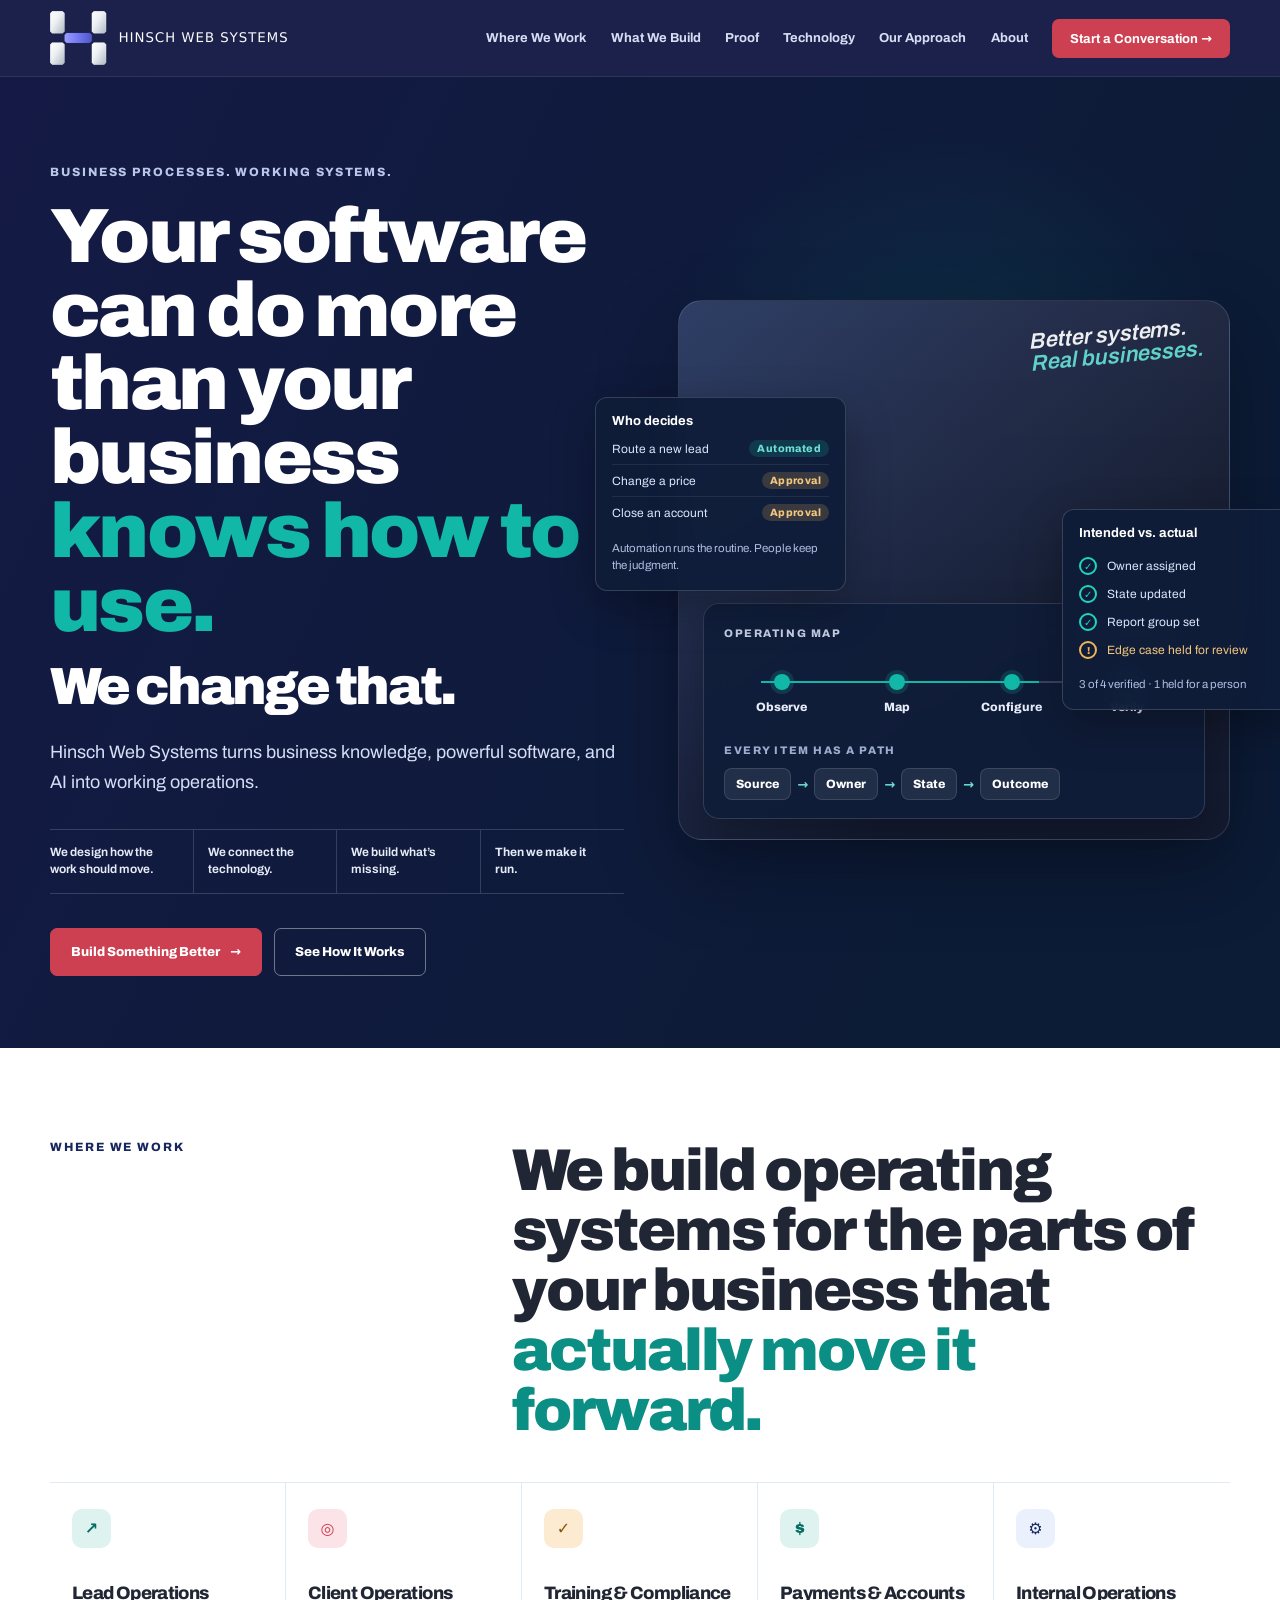
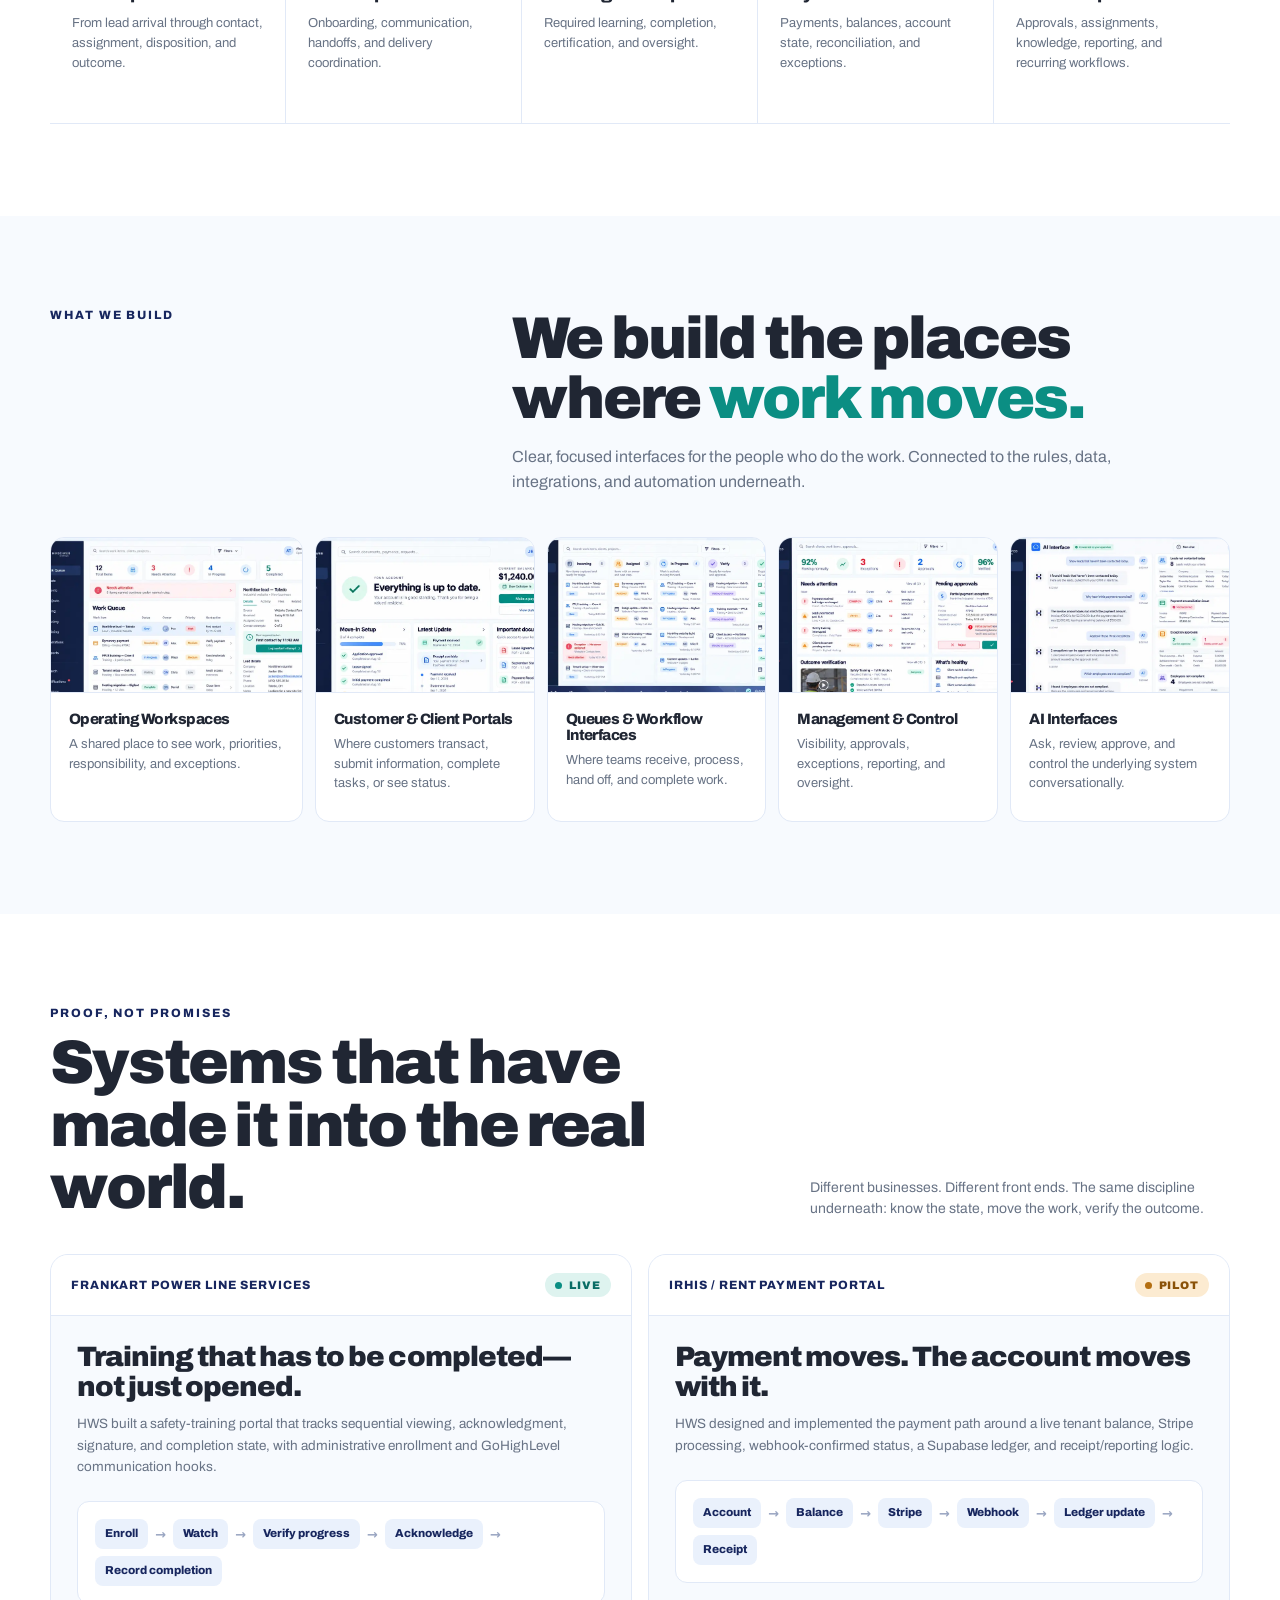
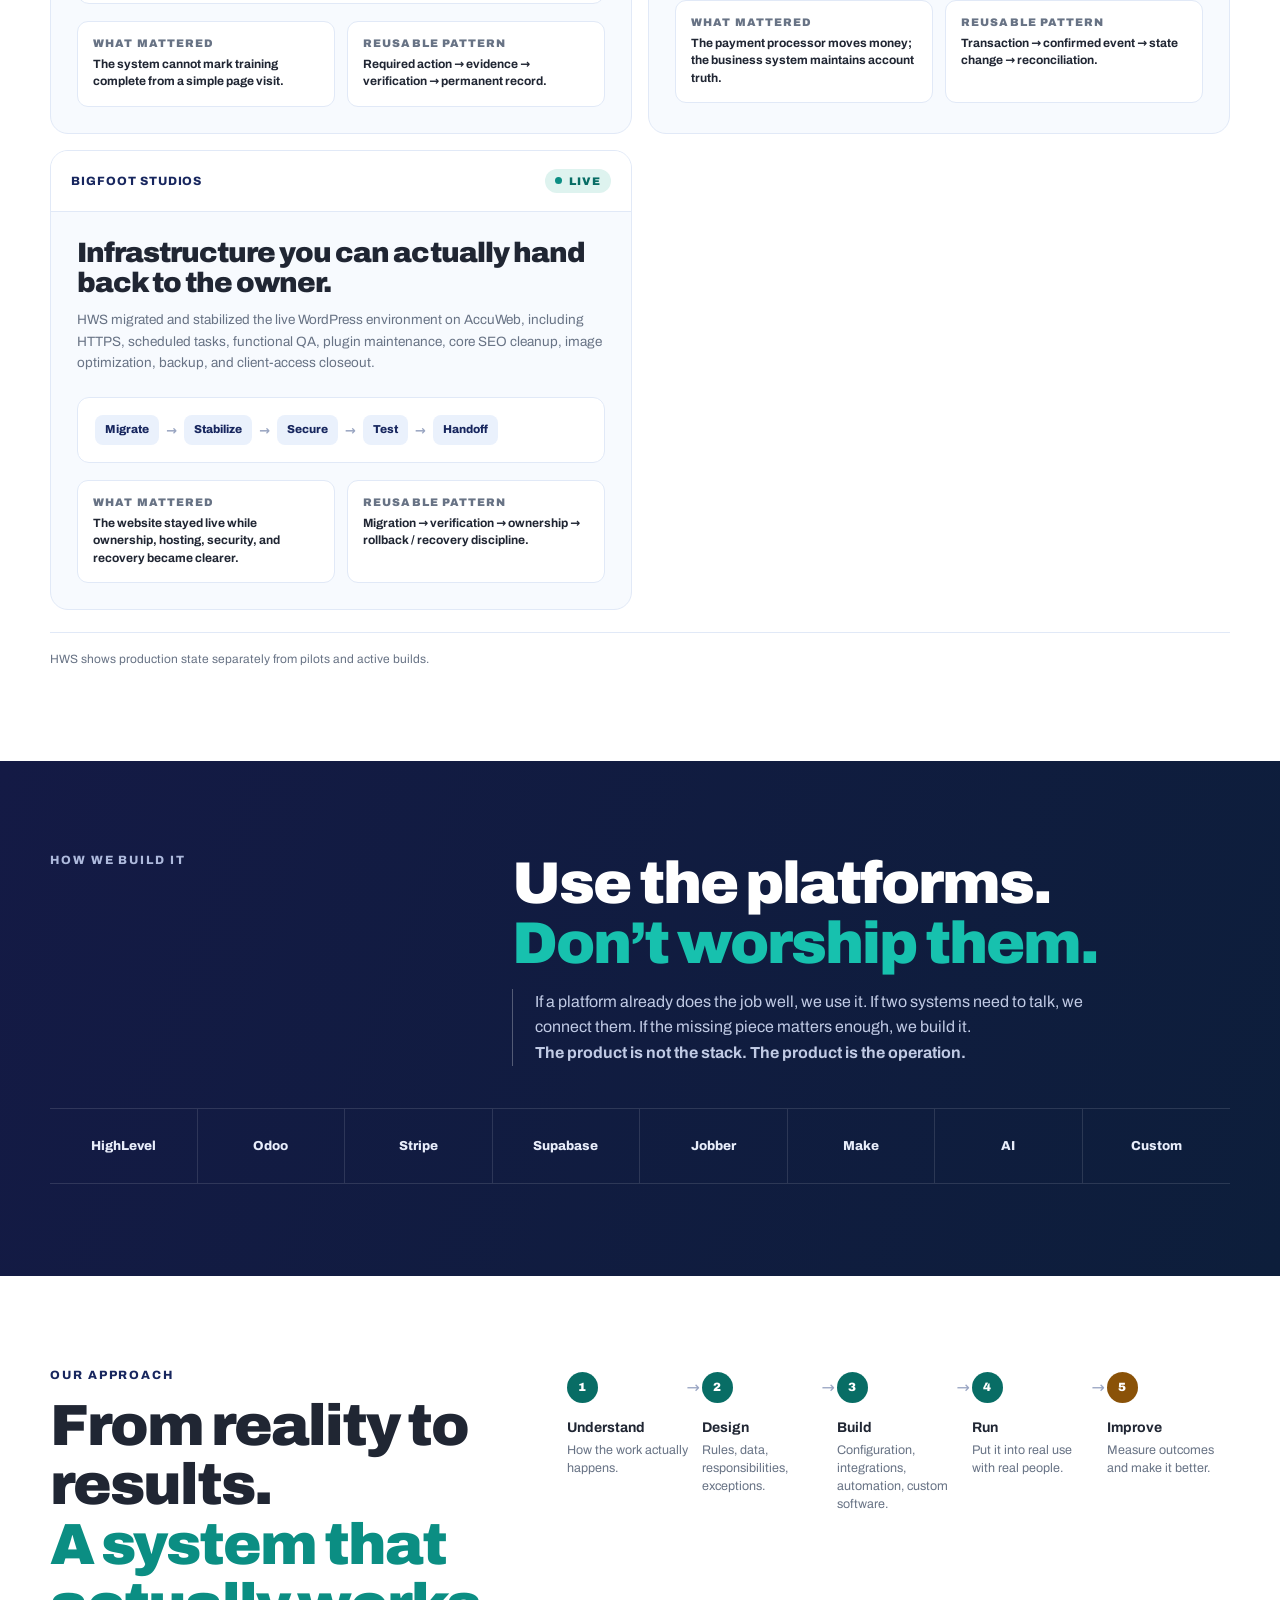
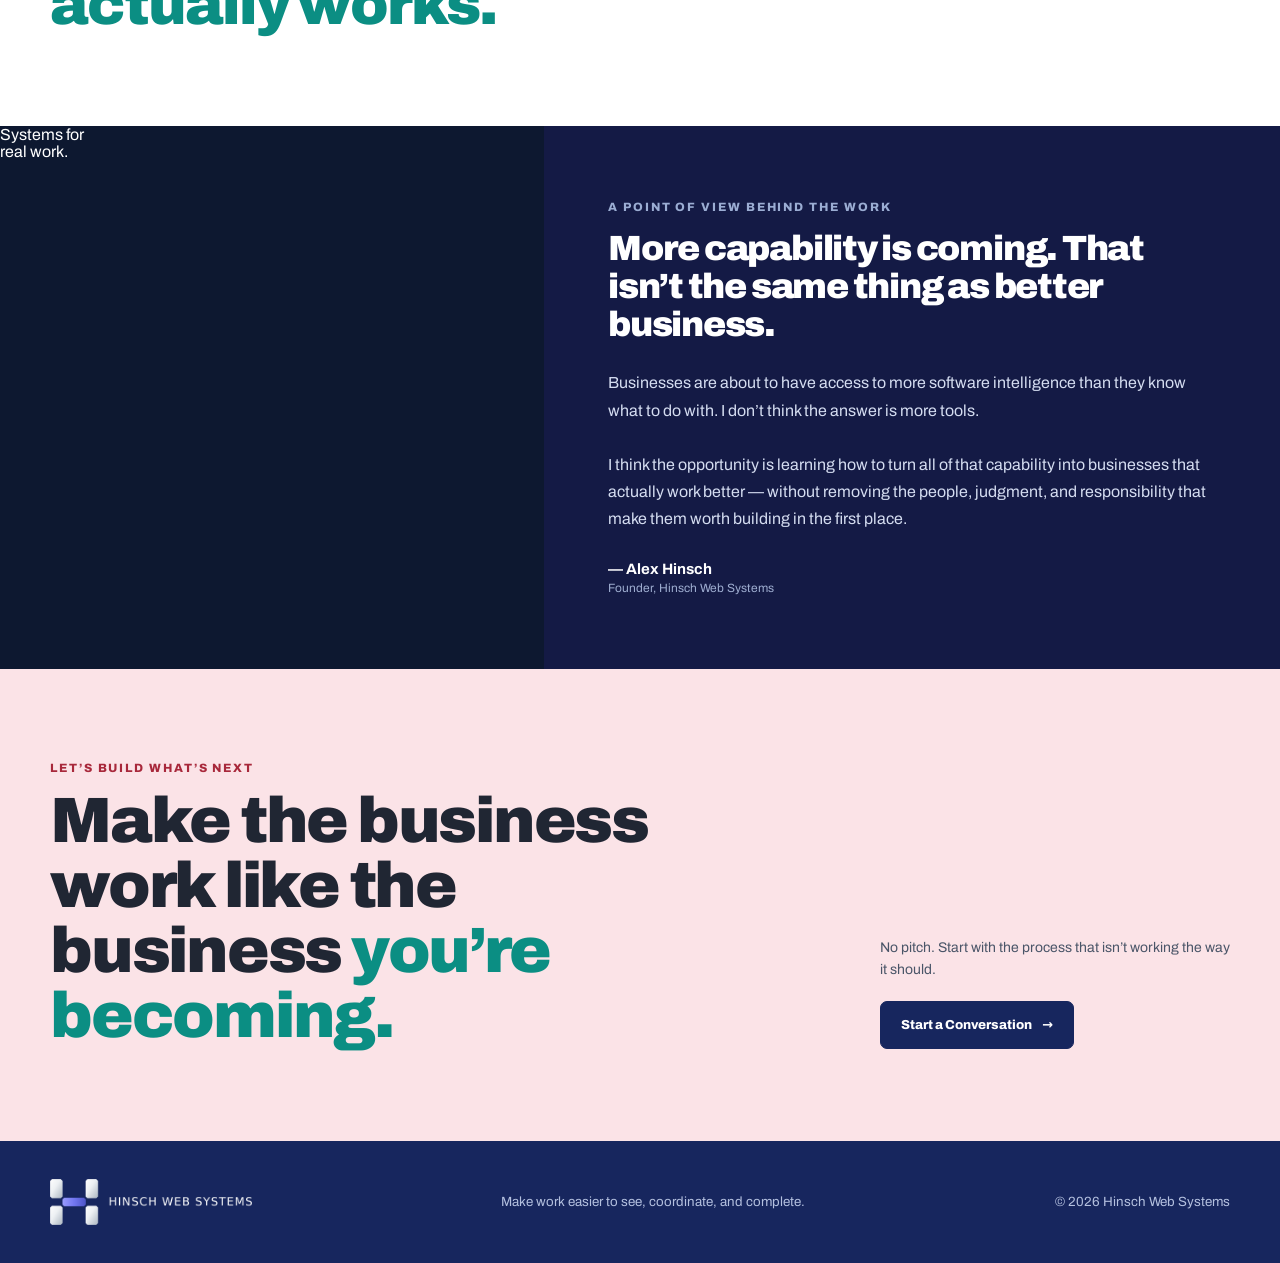
==== commit 0023be9c: "Remove founder photo from homepage" ====
--- a/index.html
+++ b/index.html
@@ -443,7 +443,7 @@
   <section class="founder" id="founder">
     <div class="founder-grid">
       <div class="founder-visual">
-        <img src="/assets/img/founder.webp" alt="Alex Hinsch, founder of Hinsch Web Systems" width="700" height="1050" loading="lazy" decoding="async">
+        <div class="quote-mark">Systems for<br><span>real work.</span></div>
       </div>
       <div class="founder-copy">
         <div class="eyebrow">A point of view behind the work</div>
--- a/assets/css/styles.css
+++ b/assets/css/styles.css
@@ -411,19 +411,17 @@
 }
 .interface-screen{
   height:155px;
-  padding:12px;
-  background:linear-gradient(135deg,#132142,#20355e);
-}
-.interface-card:first-child .interface-screen{
-  background:linear-gradient(135deg,#0d1832,#16264d);
-}
-.screen-bar{
-  height:12px;border-radius:4px;background:rgba(255,255,255,.12);margin-bottom:9px;
-}
-.screen-row{display:grid;grid-template-columns:28% 1fr;gap:7px;height:105px}
-.screen-nav{border-radius:5px;background:rgba(255,255,255,.08)}
-.screen-main{display:grid;grid-template-rows:36px 1fr;gap:7px}
-.screen-main div{border-radius:5px;background:rgba(255,255,255,.08)}
+  background:#eef4fb;
+  overflow:hidden;
+  border-bottom:1px solid var(--line);
+}
+.interface-screen img{
+  display:block;
+  width:100%;
+  height:100%;
+  object-fit:cover;
+  object-position:center;
+}
 .interface-copy{padding:18px}
 .interface-copy h3{font-size:15px;font-weight:800}
 .interface-copy p{margin-top:8px;color:var(--gray);font-size:13px;line-height:1.5}
@@ -664,24 +662,18 @@
 }
 .founder-visual{
   min-height:510px;
-  background:
-    radial-gradient(circle at 28% 35%,rgba(11,142,131,.18),transparent 28%),
-    linear-gradient(135deg,#20325b,#0d1830);
+  background:#0d1830;
   position:relative;
   overflow:hidden;
 }
-.founder-visual .photo-label{
-  position:absolute;left:38px;bottom:36px;
-  color:#c5cee5;
-  font-size:12px;
-  letter-spacing:.12em;
-  text-transform:uppercase;
-}
-.founder-visual .quote-mark{
-  position:absolute;left:36px;top:40px;
-  font-size:25px;line-height:1.08;font-style:italic;
-}
-.founder-visual .quote-mark span{color:#6de0d2}
+.founder-visual img{
+  display:block;
+  width:100%;
+  height:100%;
+  min-height:510px;
+  object-fit:cover;
+  object-position:center 42%;
+}
 .founder-copy{
   padding:74px 64px;
   display:flex;
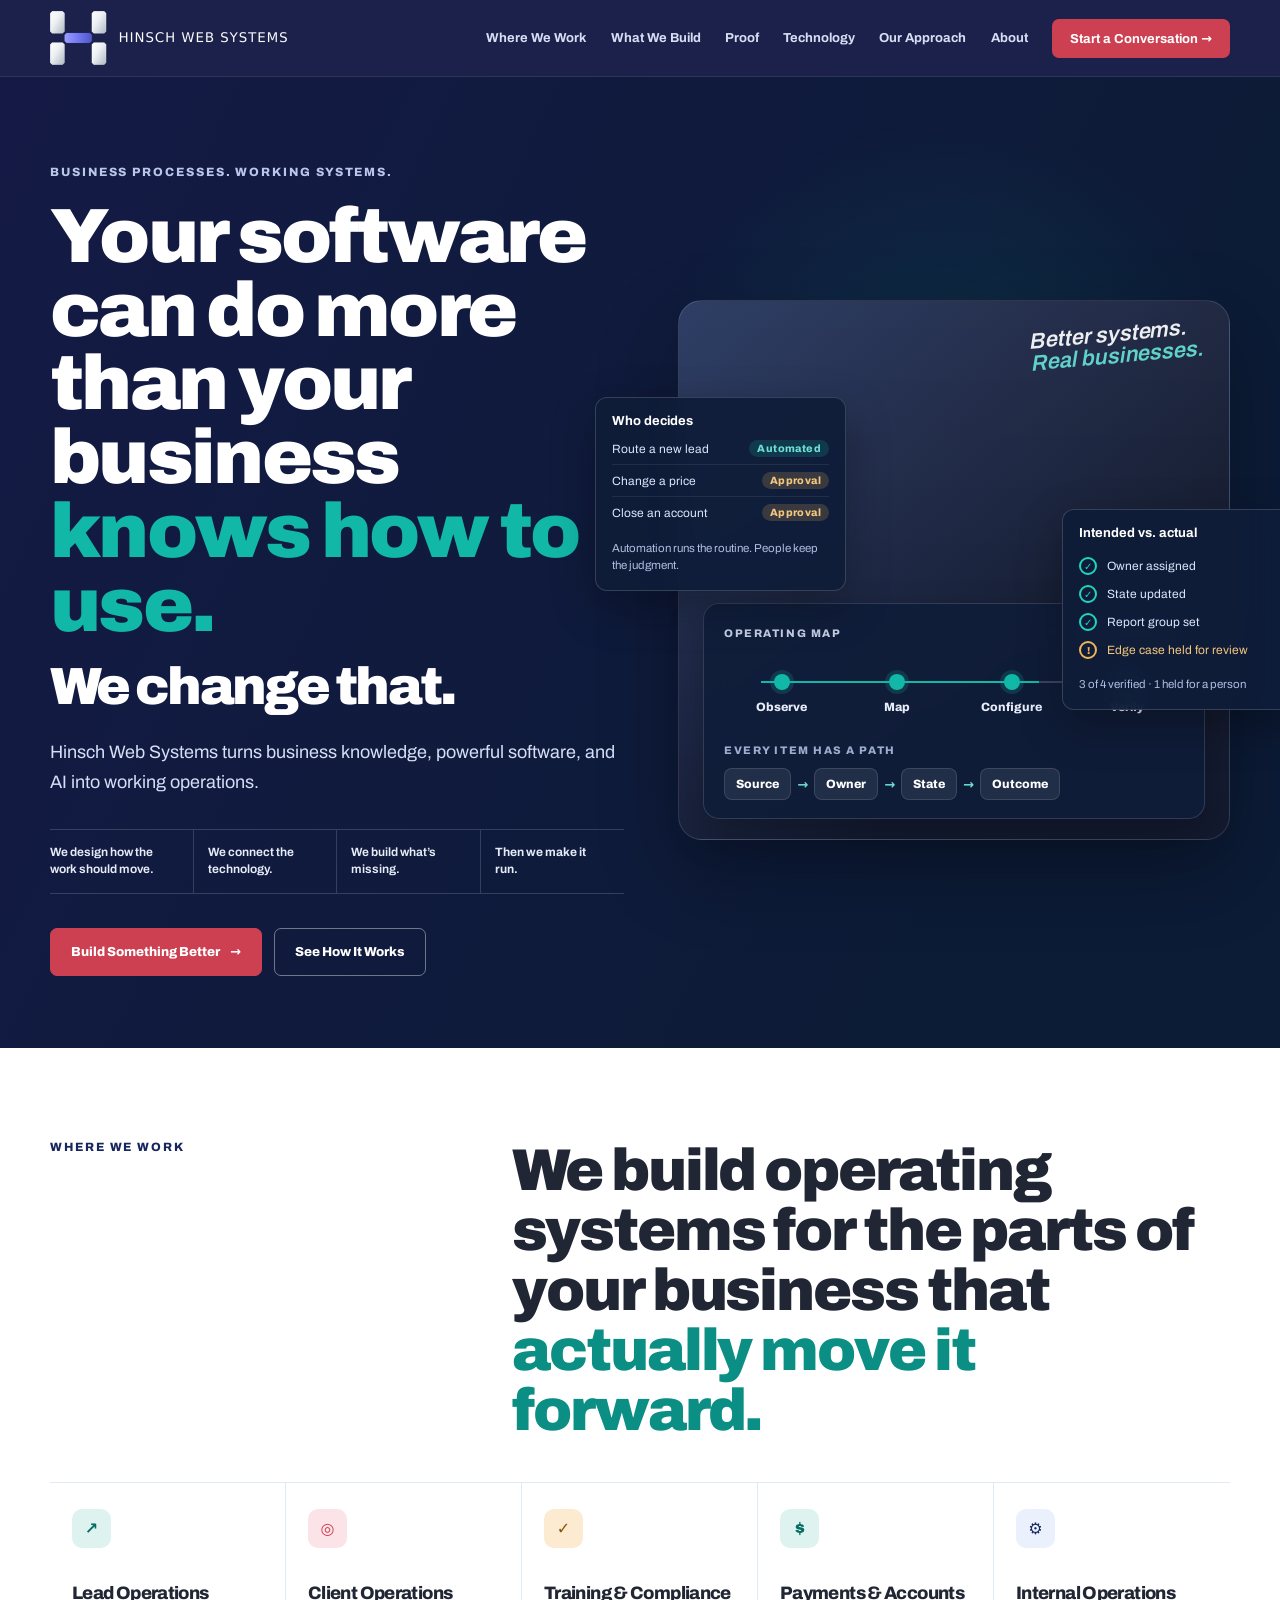
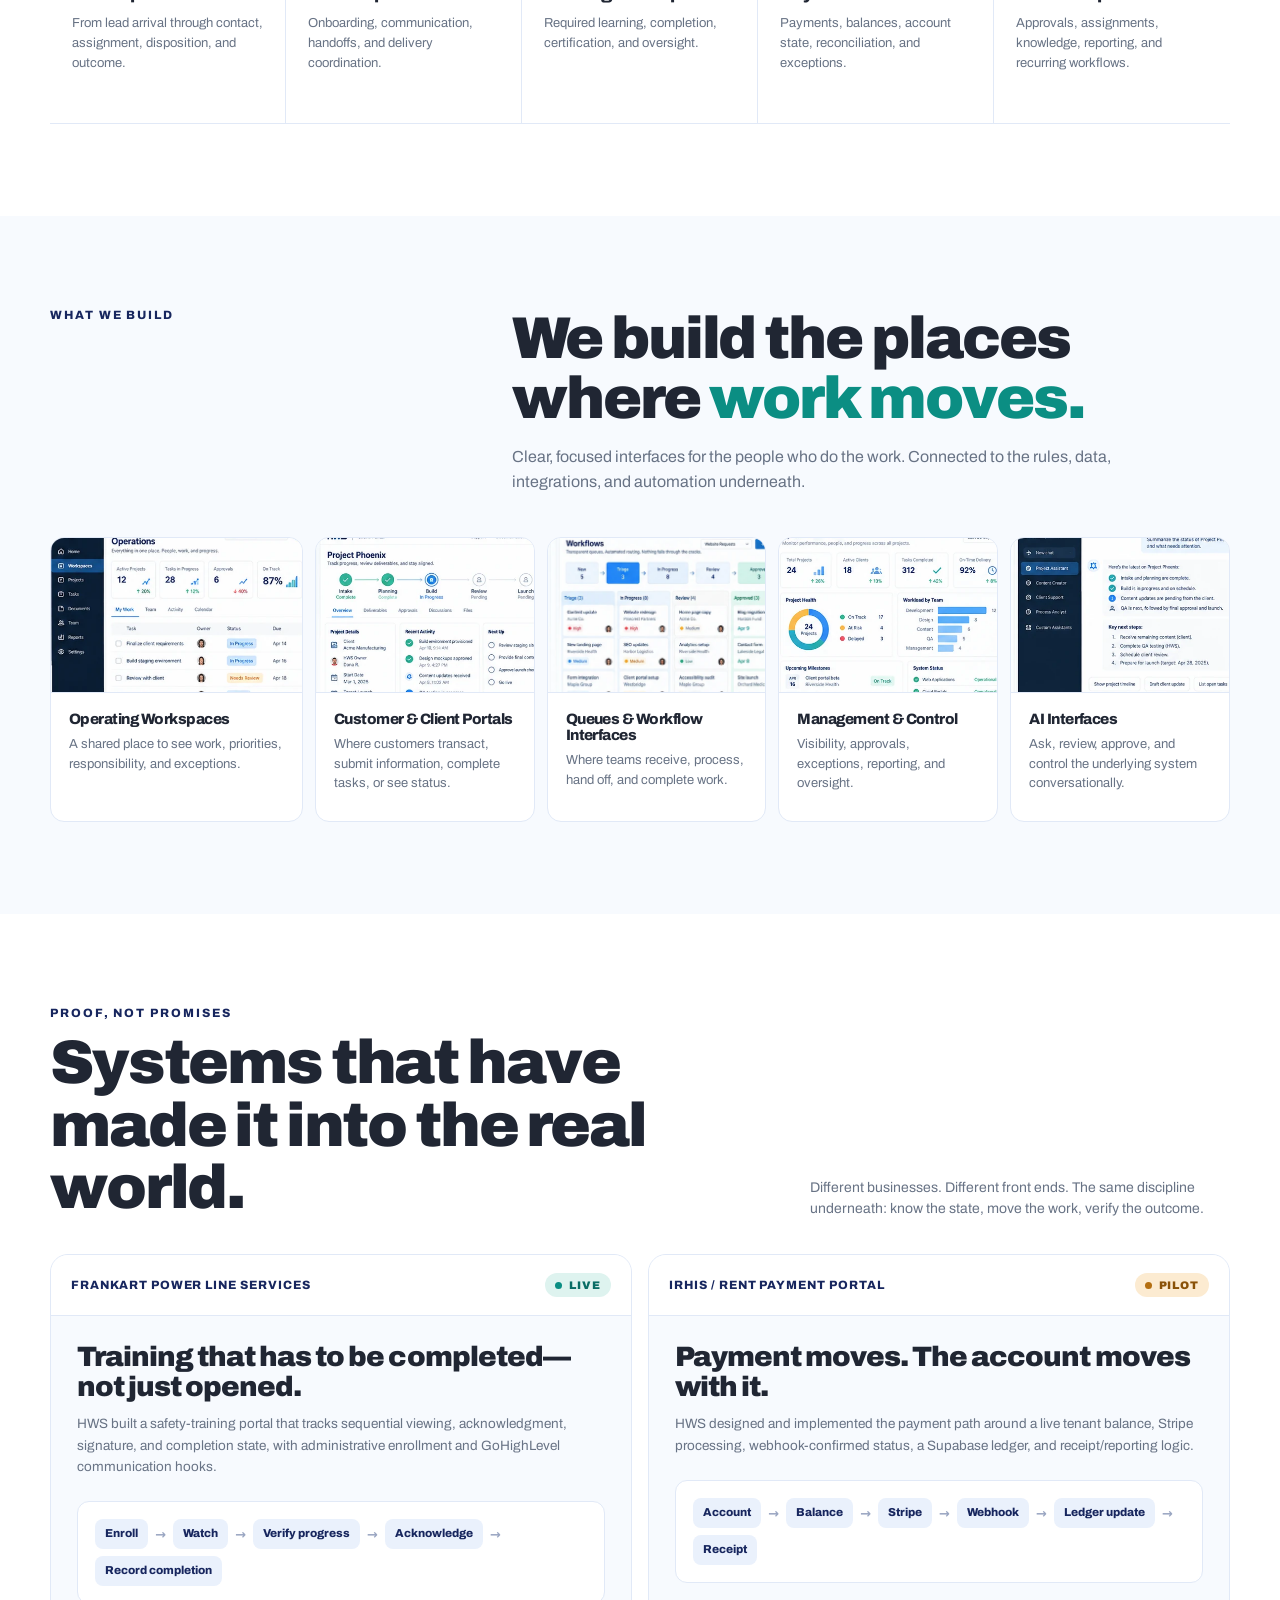
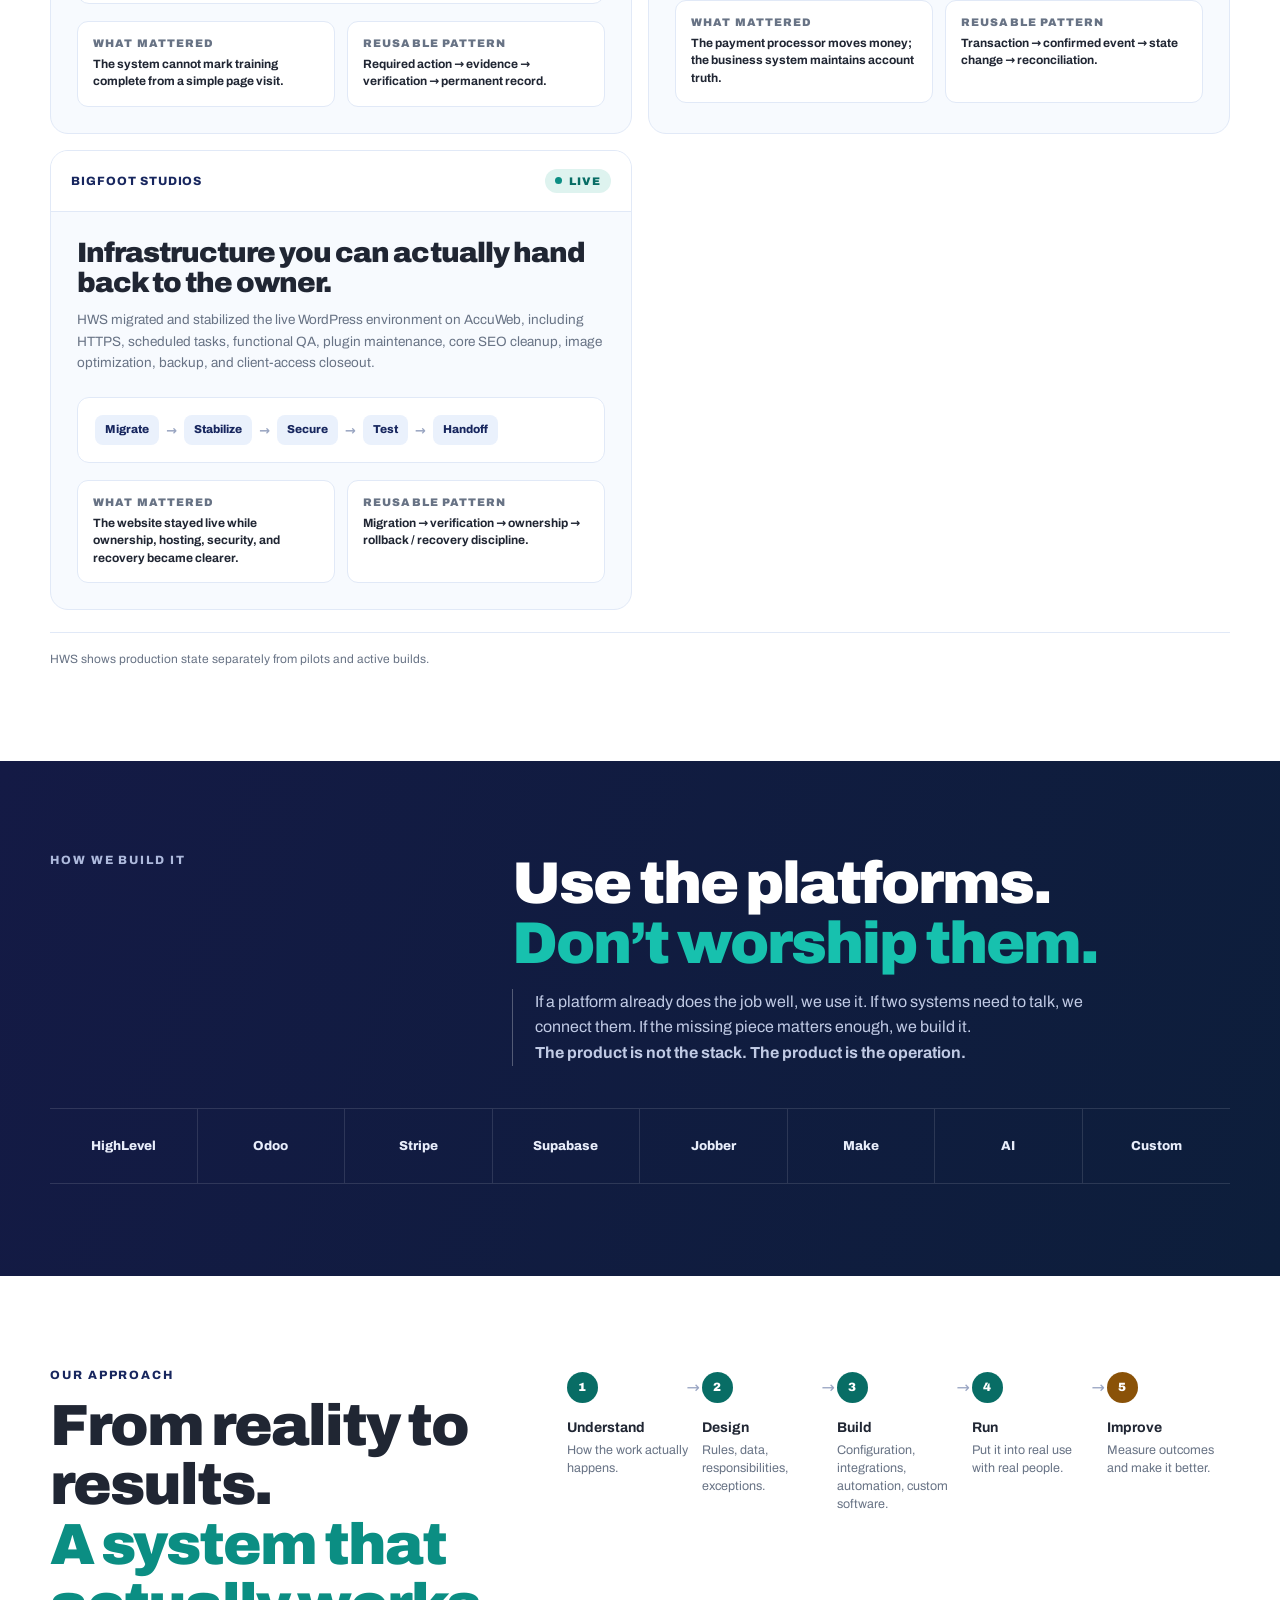
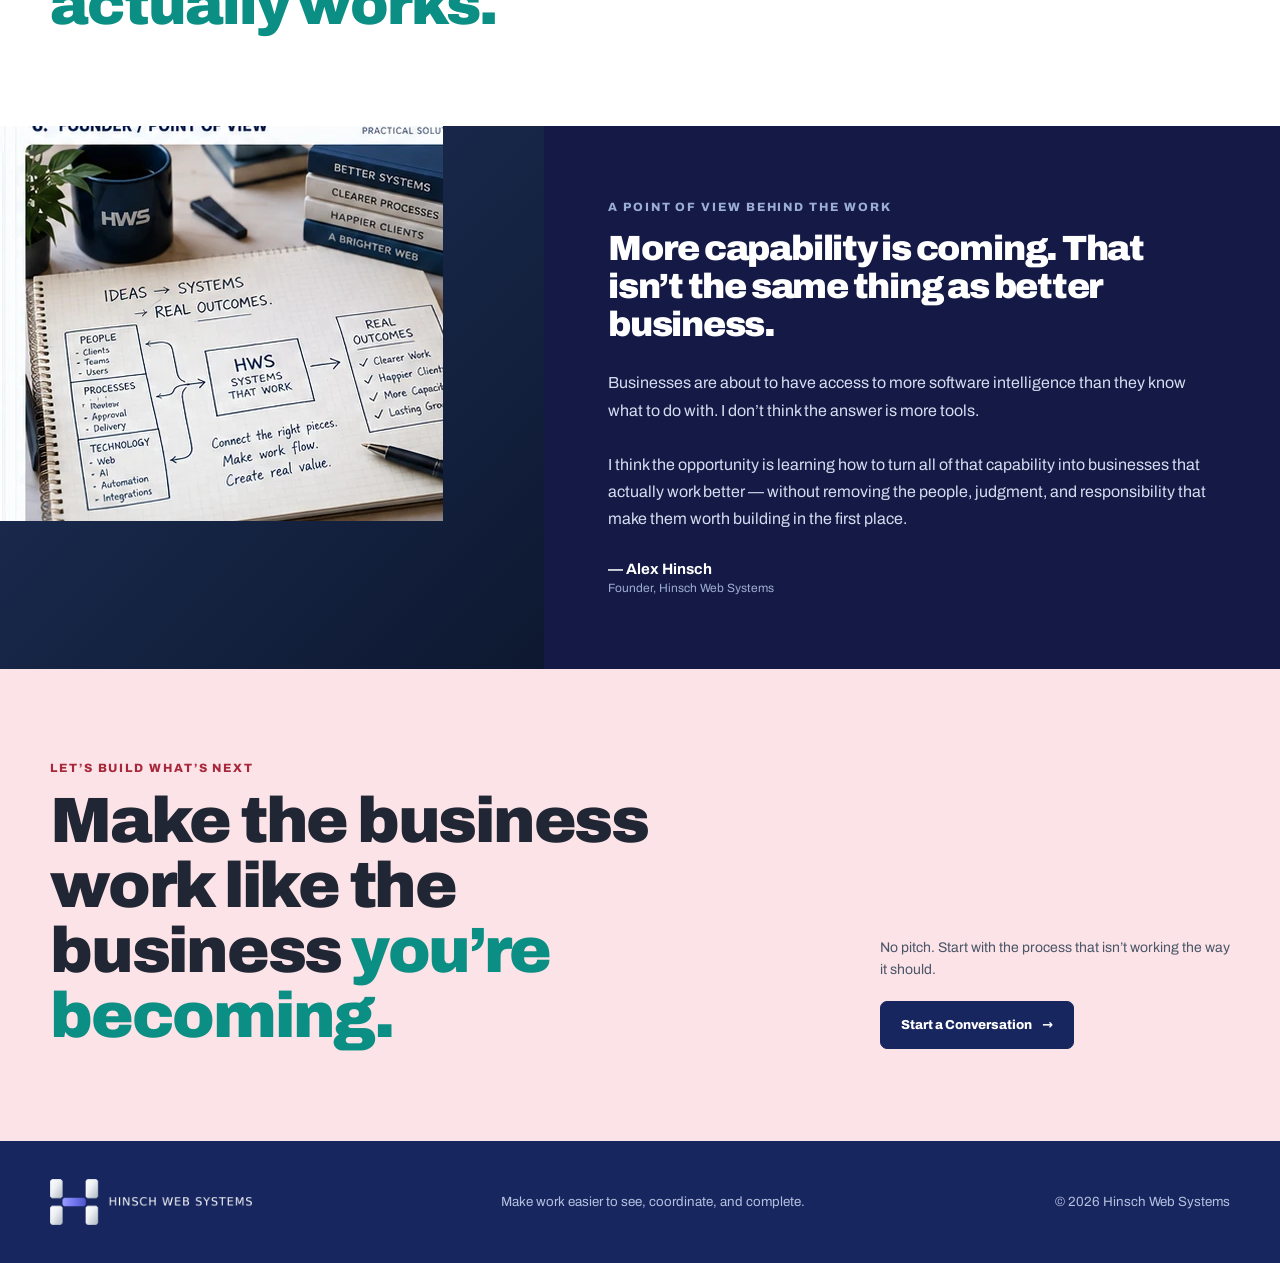
==== commit 2fe2d160: "Use dedicated HWS graphics on homepage" ====
--- a/index.html
+++ b/index.html
@@ -198,7 +198,7 @@
       <div class="interface-grid">
         <article class="interface-card">
           <div class="interface-screen">
-            <img src="/assets/img/workspace.webp" alt="" width="900" height="467" loading="lazy" decoding="async">
+            <img src="/assets/img/workspace-v2.webp" alt="" width="448" height="337" loading="lazy" decoding="async">
           </div>
           <div class="interface-copy">
             <h3>Operating Workspaces</h3>
@@ -208,7 +208,7 @@
 
         <article class="interface-card">
           <div class="interface-screen">
-            <img src="/assets/img/portal.webp" alt="" width="900" height="467" loading="lazy" decoding="async">
+            <img src="/assets/img/portal-v2.webp" alt="" width="418" height="339" loading="lazy" decoding="async">
           </div>
           <div class="interface-copy">
             <h3>Customer &amp; Client Portals</h3>
@@ -218,7 +218,7 @@
 
         <article class="interface-card">
           <div class="interface-screen">
-            <img src="/assets/img/workflow.webp" alt="" width="900" height="467" loading="lazy" decoding="async">
+            <img src="/assets/img/workflow-v2.webp" alt="" width="444" height="337" loading="lazy" decoding="async">
           </div>
           <div class="interface-copy">
             <h3>Queues &amp; Workflow Interfaces</h3>
@@ -228,7 +228,7 @@
 
         <article class="interface-card">
           <div class="interface-screen">
-            <img src="/assets/img/control.webp" alt="" width="900" height="467" loading="lazy" decoding="async">
+            <img src="/assets/img/control-v2.webp" alt="" width="431" height="391" loading="lazy" decoding="async">
           </div>
           <div class="interface-copy">
             <h3>Management &amp; Control</h3>
@@ -238,7 +238,7 @@
 
         <article class="interface-card">
           <div class="interface-screen">
-            <img src="/assets/img/ai.webp" alt="" width="900" height="467" loading="lazy" decoding="async">
+            <img src="/assets/img/ai-v2.webp" alt="" width="421" height="390" loading="lazy" decoding="async">
           </div>
           <div class="interface-copy">
             <h3>AI Interfaces</h3>
@@ -443,7 +443,7 @@
   <section class="founder" id="founder">
     <div class="founder-grid">
       <div class="founder-visual">
-        <div class="quote-mark">Systems for<br><span>real work.</span></div>
+        <img src="/assets/img/founder-v2.webp" alt="HWS point-of-view concept: operating ideas mapped from people, process, and technology to real outcomes." width="443" height="395" loading="lazy" decoding="async">
       </div>
       <div class="founder-copy">
         <div class="eyebrow">A point of view behind the work</div>
--- a/assets/css/styles.css
+++ b/assets/css/styles.css
@@ -662,18 +662,17 @@
 }
 .founder-visual{
   min-height:510px;
-  background:#0d1830;
+  background:
+    radial-gradient(circle at 28% 35%,rgba(11,142,131,.18),transparent 28%),
+    linear-gradient(135deg,#20325b,#0d1830);
   position:relative;
   overflow:hidden;
 }
-.founder-visual img{
-  display:block;
-  width:100%;
-  height:100%;
-  min-height:510px;
-  object-fit:cover;
-  object-position:center 42%;
-}
+.founder-visual .quote-mark{
+  position:absolute;left:36px;top:40px;
+  font-size:25px;line-height:1.08;font-style:italic;
+}
+.founder-visual .quote-mark span{color:#6de0d2}
 .founder-copy{
   padding:74px 64px;
   display:flex;
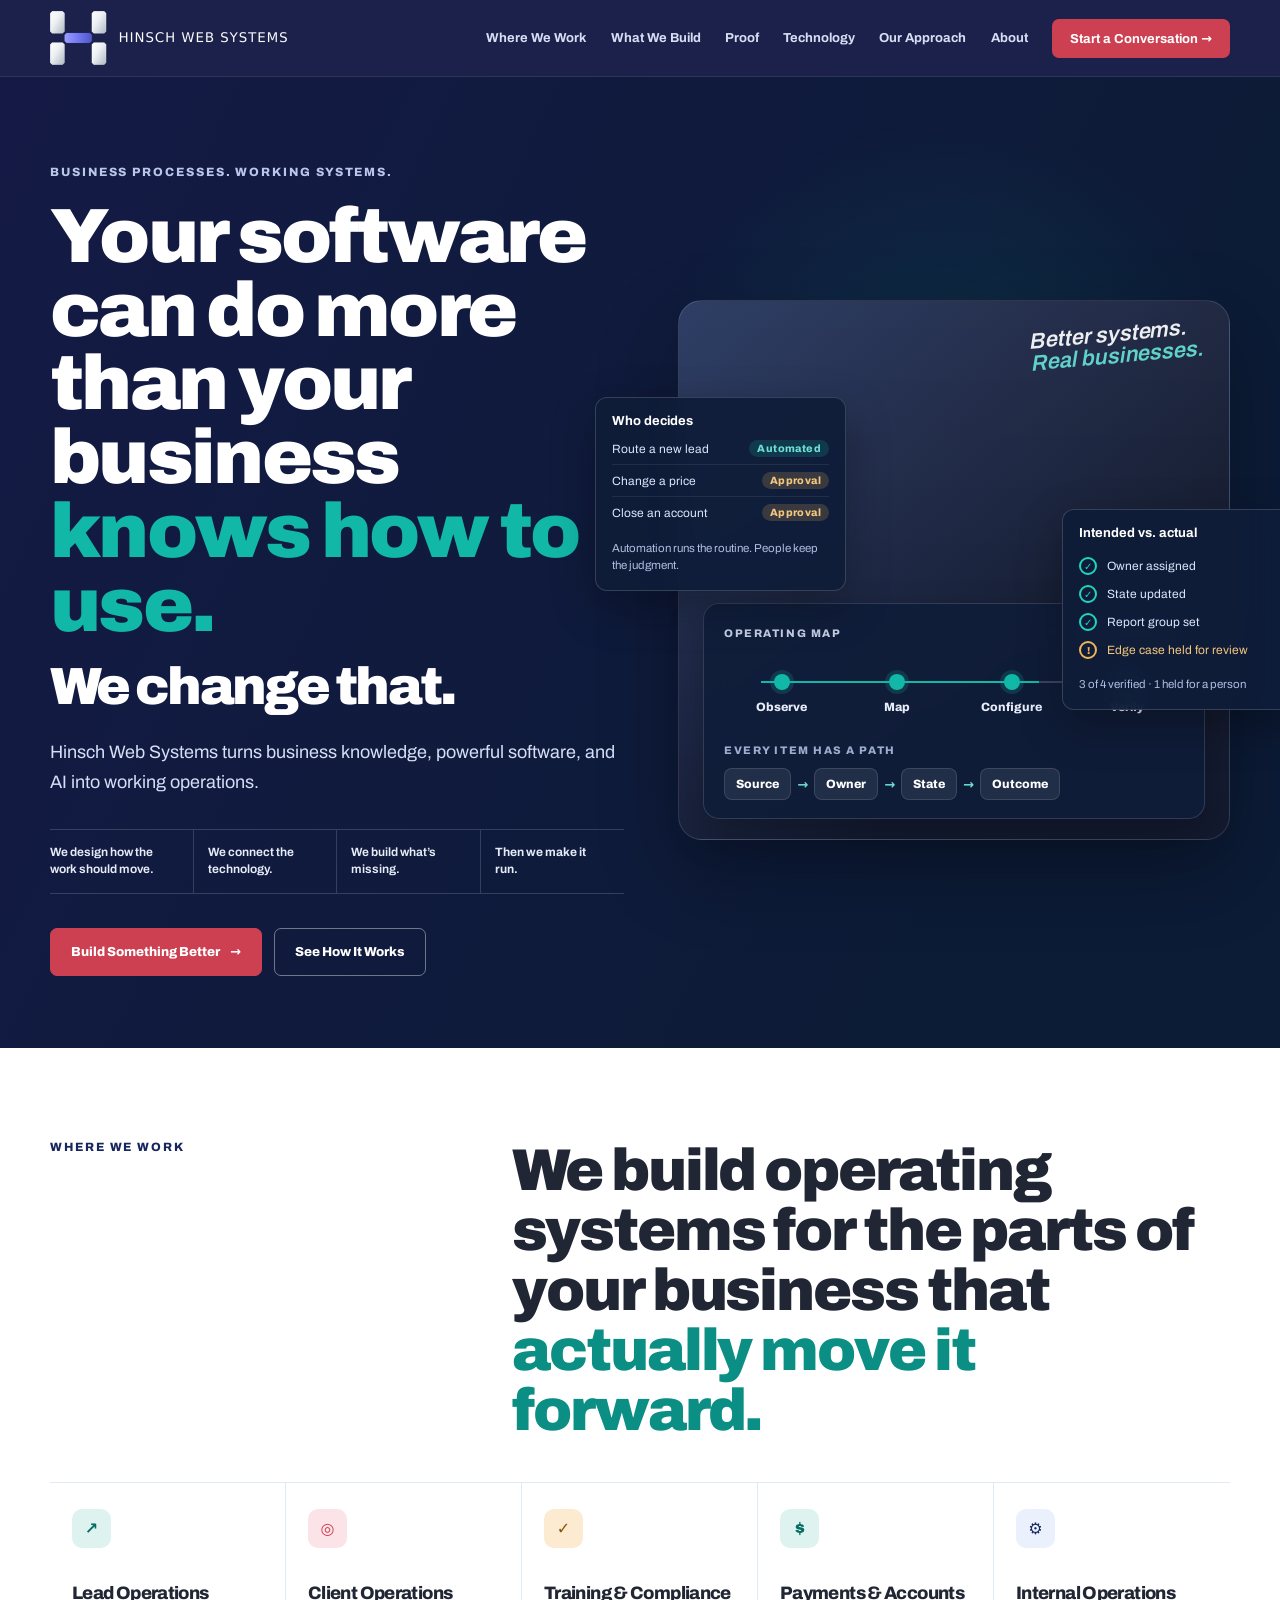
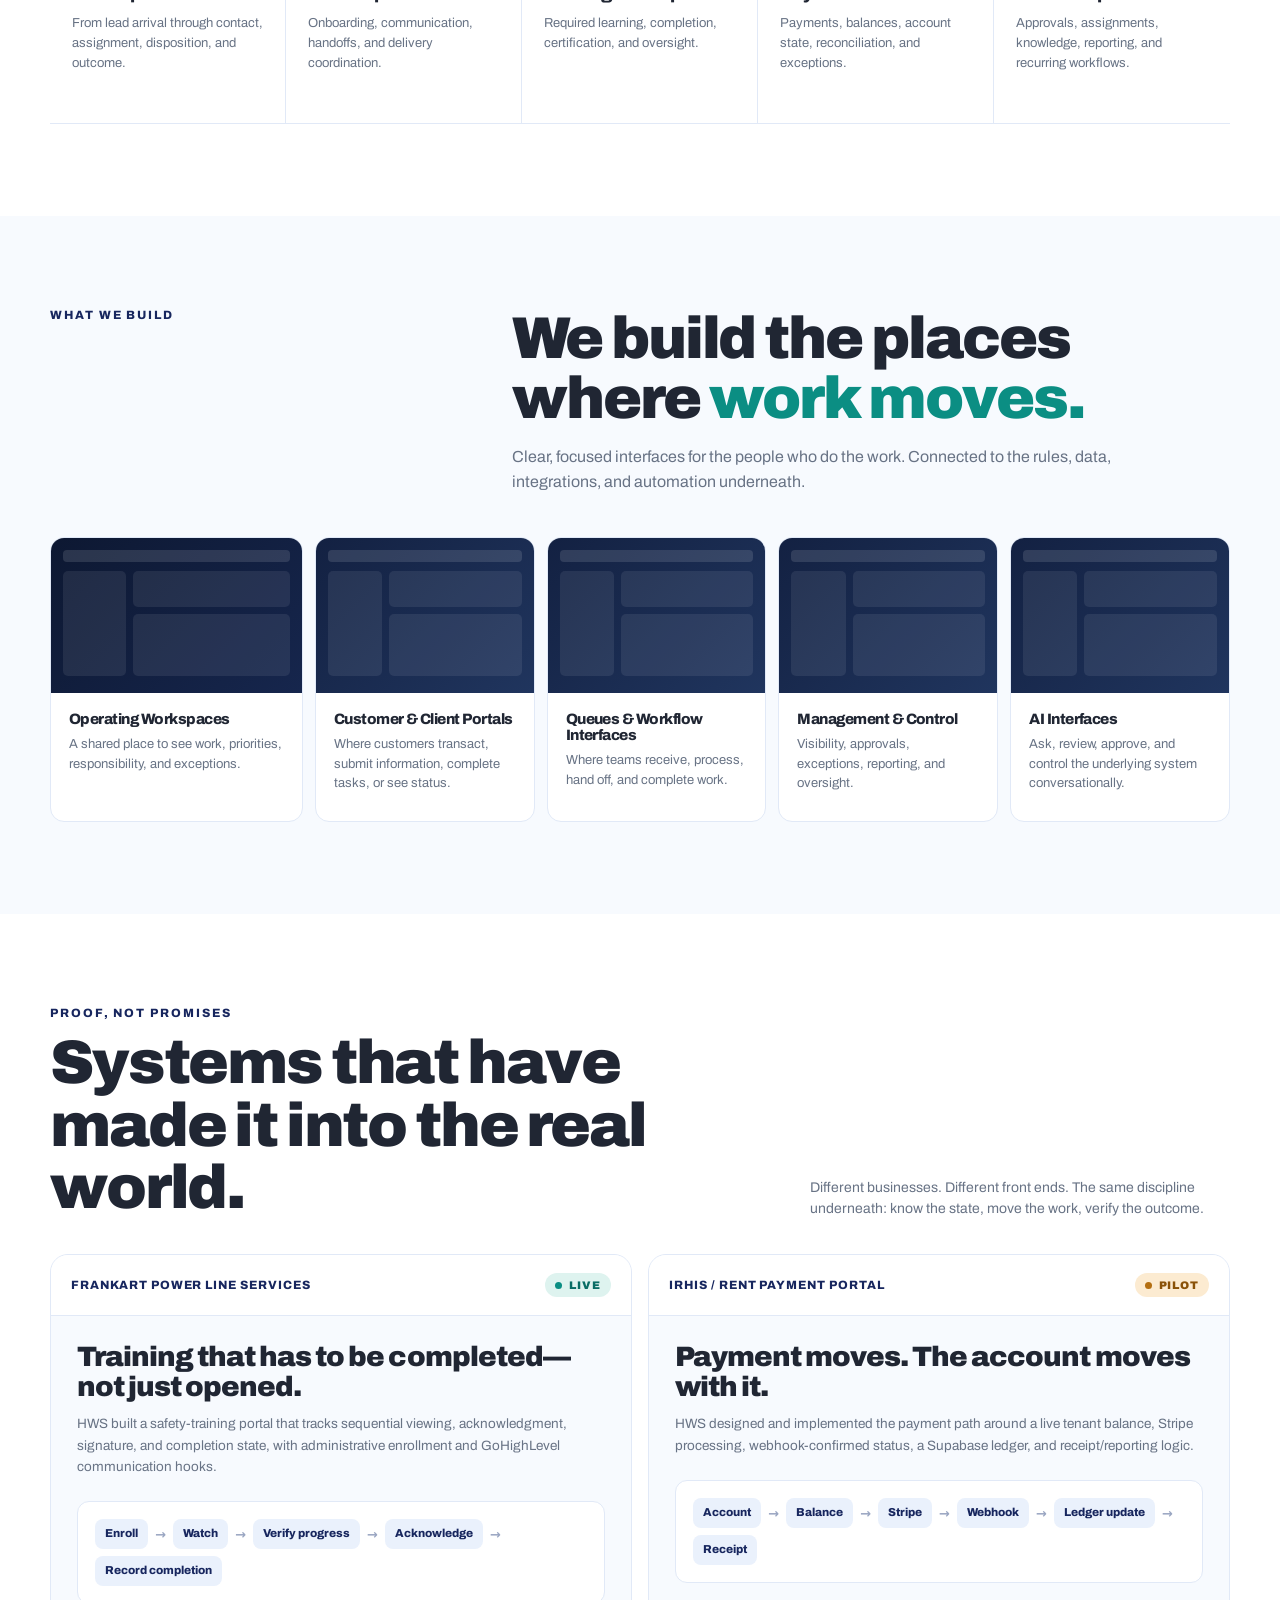
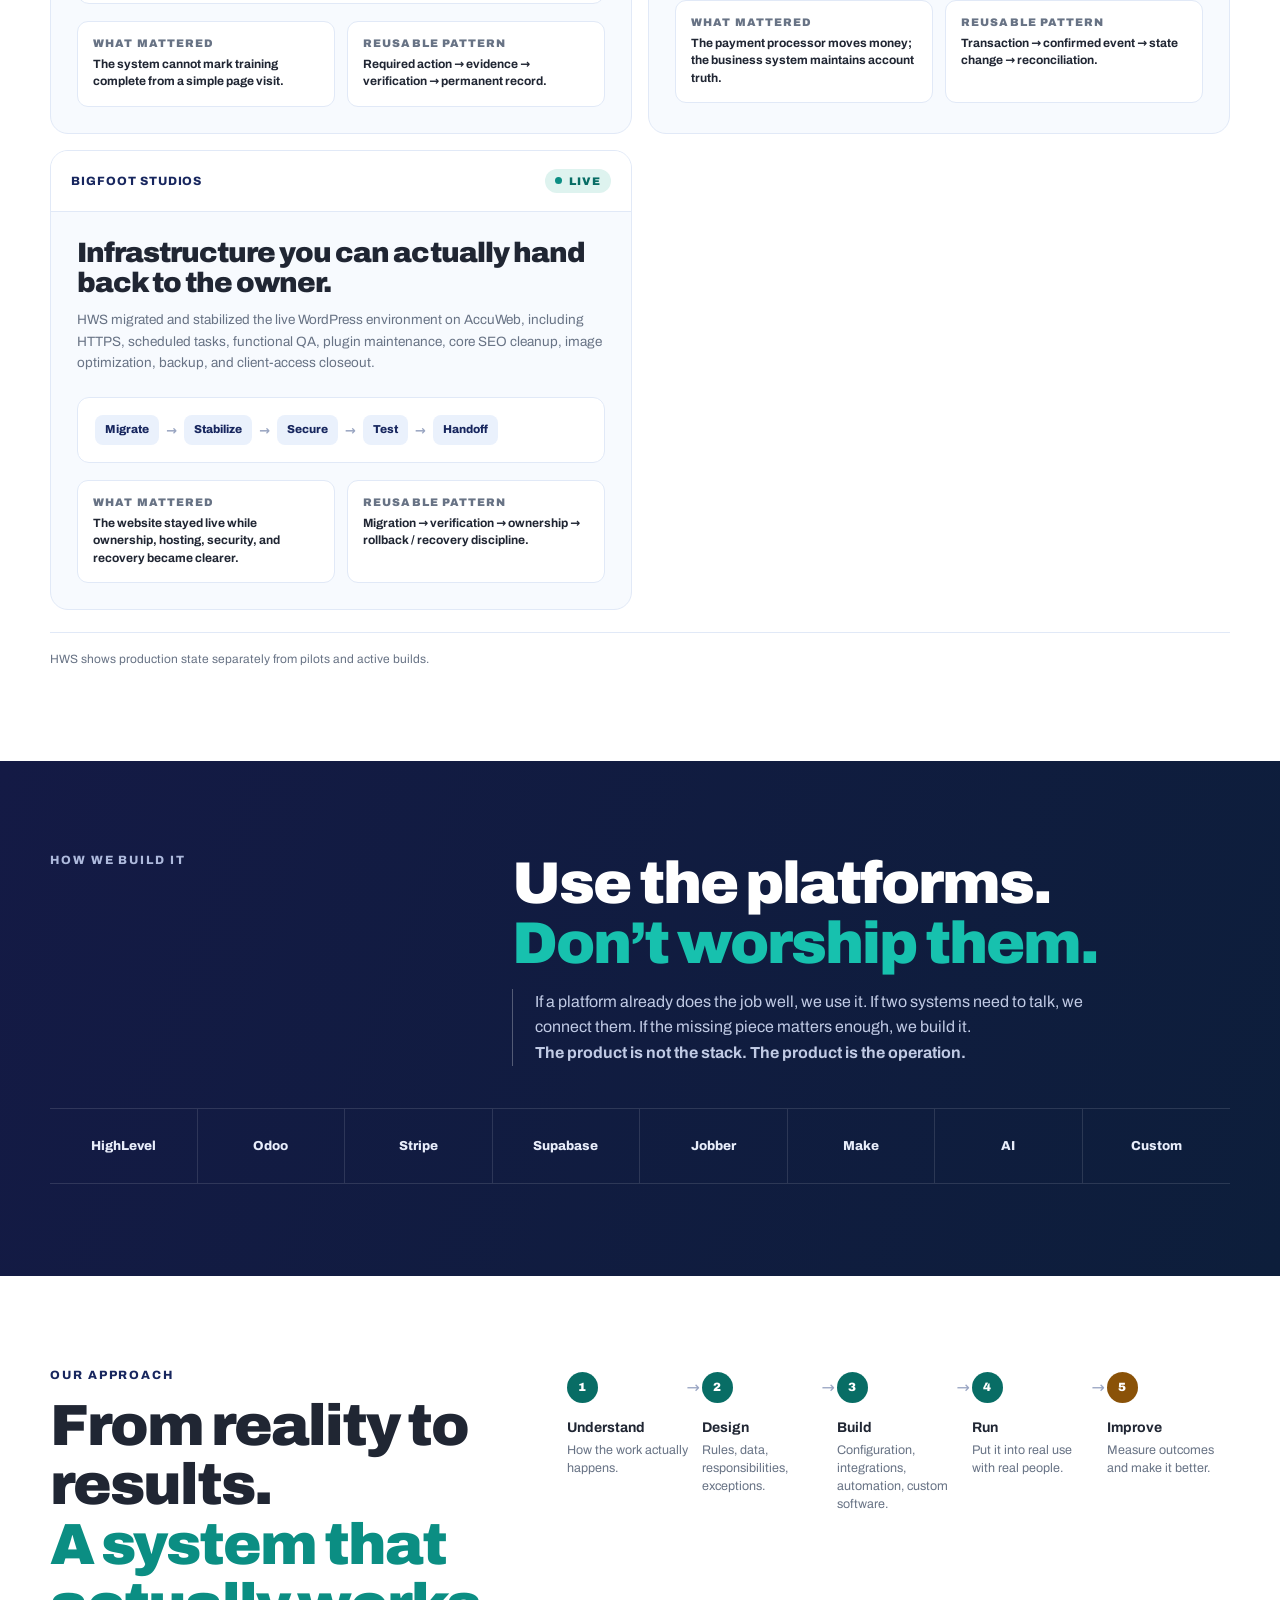
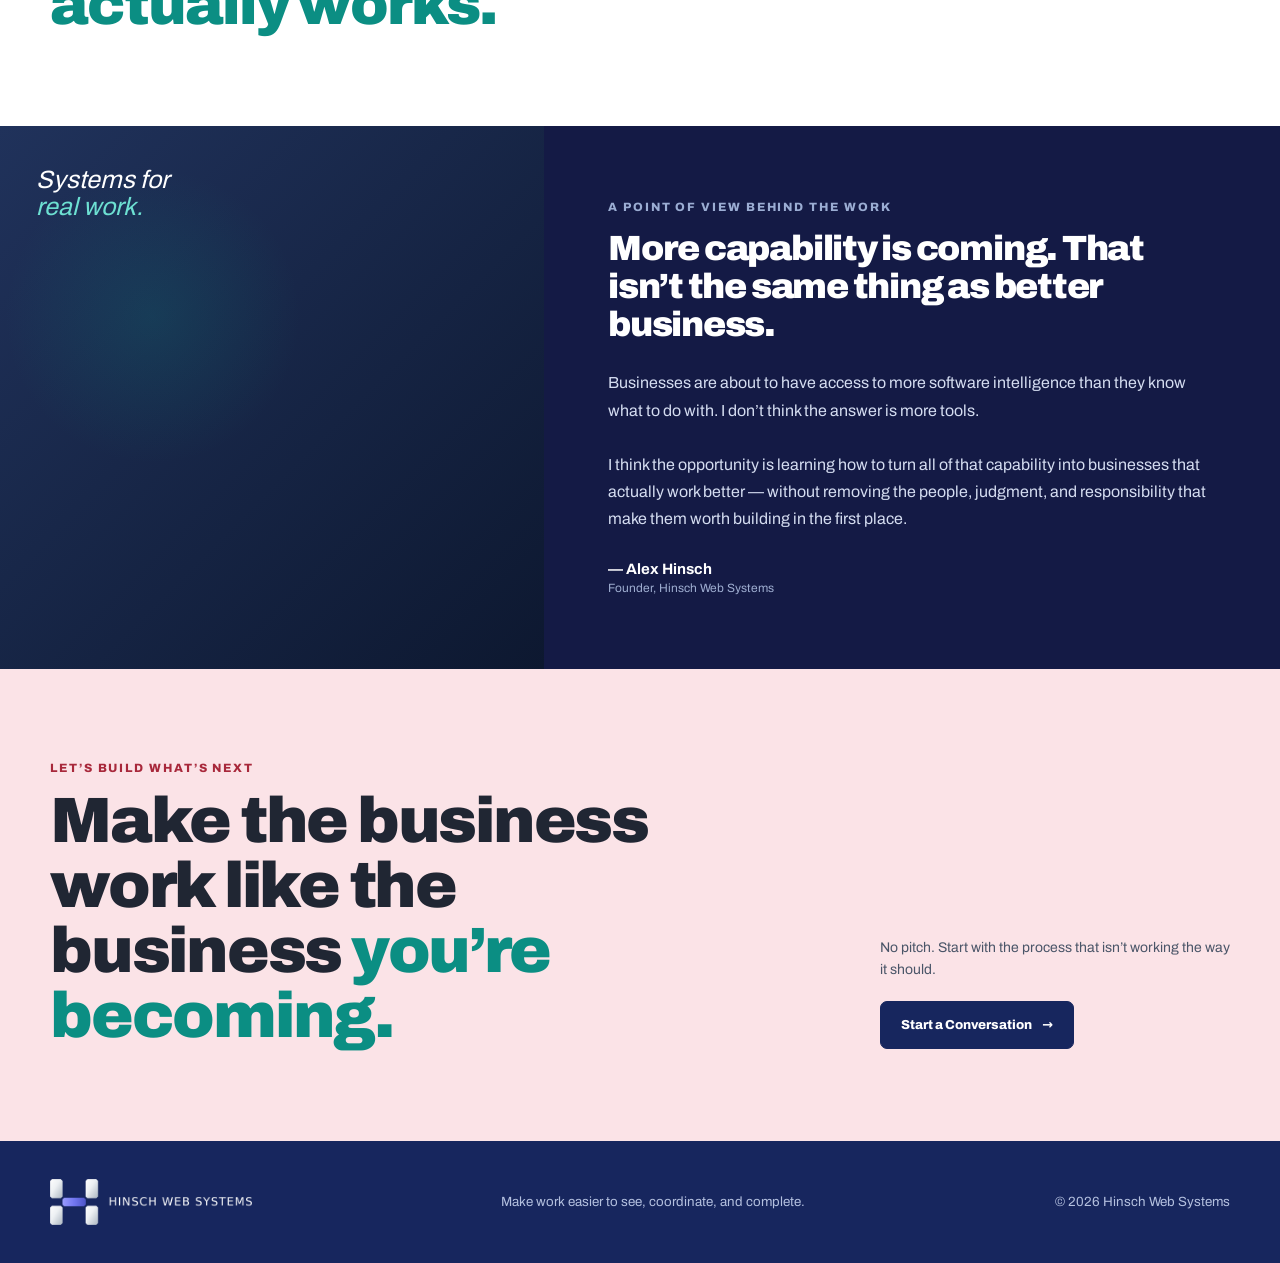
==== commit 2bf498ac: "Add browser-based homepage graphics configurator" ====
--- a/index.html
+++ b/index.html
@@ -30,6 +30,7 @@
 <link rel="preload" href="/assets/fonts/archivo-latin-wght-normal.woff2" as="font" type="font/woff2" crossorigin>
 <link rel="stylesheet" href="/assets/css/styles.css">
 <script src="/assets/js/main.js" defer></script>
+<script src="/assets/js/graphics-loader.js" defer></script>
 
 <script type="application/ld+json">
 {
@@ -197,8 +198,12 @@
 
       <div class="interface-grid">
         <article class="interface-card">
-          <div class="interface-screen">
-            <img src="/assets/img/workspace-v2.webp" alt="" width="448" height="337" loading="lazy" decoding="async">
+          <div class="interface-screen" data-graphic-slot="workspace" aria-hidden="true">
+            <div class="screen-bar"></div>
+            <div class="screen-row">
+              <div class="screen-nav"></div>
+              <div class="screen-main"><div></div><div></div></div>
+            </div>
           </div>
           <div class="interface-copy">
             <h3>Operating Workspaces</h3>
@@ -207,8 +212,12 @@
         </article>
 
         <article class="interface-card">
-          <div class="interface-screen">
-            <img src="/assets/img/portal-v2.webp" alt="" width="418" height="339" loading="lazy" decoding="async">
+          <div class="interface-screen" data-graphic-slot="portal" aria-hidden="true">
+            <div class="screen-bar"></div>
+            <div class="screen-row">
+              <div class="screen-nav"></div>
+              <div class="screen-main"><div></div><div></div></div>
+            </div>
           </div>
           <div class="interface-copy">
             <h3>Customer &amp; Client Portals</h3>
@@ -217,8 +226,12 @@
         </article>
 
         <article class="interface-card">
-          <div class="interface-screen">
-            <img src="/assets/img/workflow-v2.webp" alt="" width="444" height="337" loading="lazy" decoding="async">
+          <div class="interface-screen" data-graphic-slot="workflow" aria-hidden="true">
+            <div class="screen-bar"></div>
+            <div class="screen-row">
+              <div class="screen-nav"></div>
+              <div class="screen-main"><div></div><div></div></div>
+            </div>
           </div>
           <div class="interface-copy">
             <h3>Queues &amp; Workflow Interfaces</h3>
@@ -227,8 +240,12 @@
         </article>
 
         <article class="interface-card">
-          <div class="interface-screen">
-            <img src="/assets/img/control-v2.webp" alt="" width="431" height="391" loading="lazy" decoding="async">
+          <div class="interface-screen" data-graphic-slot="control" aria-hidden="true">
+            <div class="screen-bar"></div>
+            <div class="screen-row">
+              <div class="screen-nav"></div>
+              <div class="screen-main"><div></div><div></div></div>
+            </div>
           </div>
           <div class="interface-copy">
             <h3>Management &amp; Control</h3>
@@ -237,8 +254,12 @@
         </article>
 
         <article class="interface-card">
-          <div class="interface-screen">
-            <img src="/assets/img/ai-v2.webp" alt="" width="421" height="390" loading="lazy" decoding="async">
+          <div class="interface-screen" data-graphic-slot="ai" aria-hidden="true">
+            <div class="screen-bar"></div>
+            <div class="screen-row">
+              <div class="screen-nav"></div>
+              <div class="screen-main"><div></div><div></div></div>
+            </div>
           </div>
           <div class="interface-copy">
             <h3>AI Interfaces</h3>
@@ -442,8 +463,8 @@
 
   <section class="founder" id="founder">
     <div class="founder-grid">
-      <div class="founder-visual">
-        <img src="/assets/img/founder-v2.webp" alt="HWS point-of-view concept: operating ideas mapped from people, process, and technology to real outcomes." width="443" height="395" loading="lazy" decoding="async">
+      <div class="founder-visual" data-graphic-slot="founder">
+        <div class="quote-mark">Systems for<br><span>real work.</span></div>
       </div>
       <div class="founder-copy">
         <div class="eyebrow">A point of view behind the work</div>
--- a/assets/css/styles.css
+++ b/assets/css/styles.css
@@ -411,11 +411,26 @@
 }
 .interface-screen{
   height:155px;
+  padding:12px;
+  background:linear-gradient(135deg,#132142,#20355e);
+  overflow:hidden;
+}
+.interface-card:first-child .interface-screen{
+  background:linear-gradient(135deg,#0d1832,#16264d);
+}
+.screen-bar{
+  height:12px;border-radius:4px;background:rgba(255,255,255,.12);margin-bottom:9px;
+}
+.screen-row{display:grid;grid-template-columns:28% 1fr;gap:7px;height:105px}
+.screen-nav{border-radius:5px;background:rgba(255,255,255,.08)}
+.screen-main{display:grid;grid-template-rows:36px 1fr;gap:7px}
+.screen-main div{border-radius:5px;background:rgba(255,255,255,.08)}
+.interface-screen.has-configured-image{
+  padding:0;
   background:#eef4fb;
-  overflow:hidden;
   border-bottom:1px solid var(--line);
 }
-.interface-screen img{
+.interface-screen.has-configured-image img{
   display:block;
   width:100%;
   height:100%;
@@ -673,6 +688,14 @@
   font-size:25px;line-height:1.08;font-style:italic;
 }
 .founder-visual .quote-mark span{color:#6de0d2}
+.founder-visual.has-configured-image img{
+  display:block;
+  width:100%;
+  height:100%;
+  min-height:510px;
+  object-fit:cover;
+  object-position:center;
+}
 .founder-copy{
   padding:74px 64px;
   display:flex;
@@ -764,6 +787,7 @@
   .approach-wrap{grid-template-columns:1fr}
   .founder-grid{grid-template-columns:1fr}
   .founder-visual{min-height:360px}
+  .founder-visual.has-configured-image img{min-height:360px}
 }
 @media(max-width:720px){
   .shell{width:min(var(--max),calc(100% - 28px))}
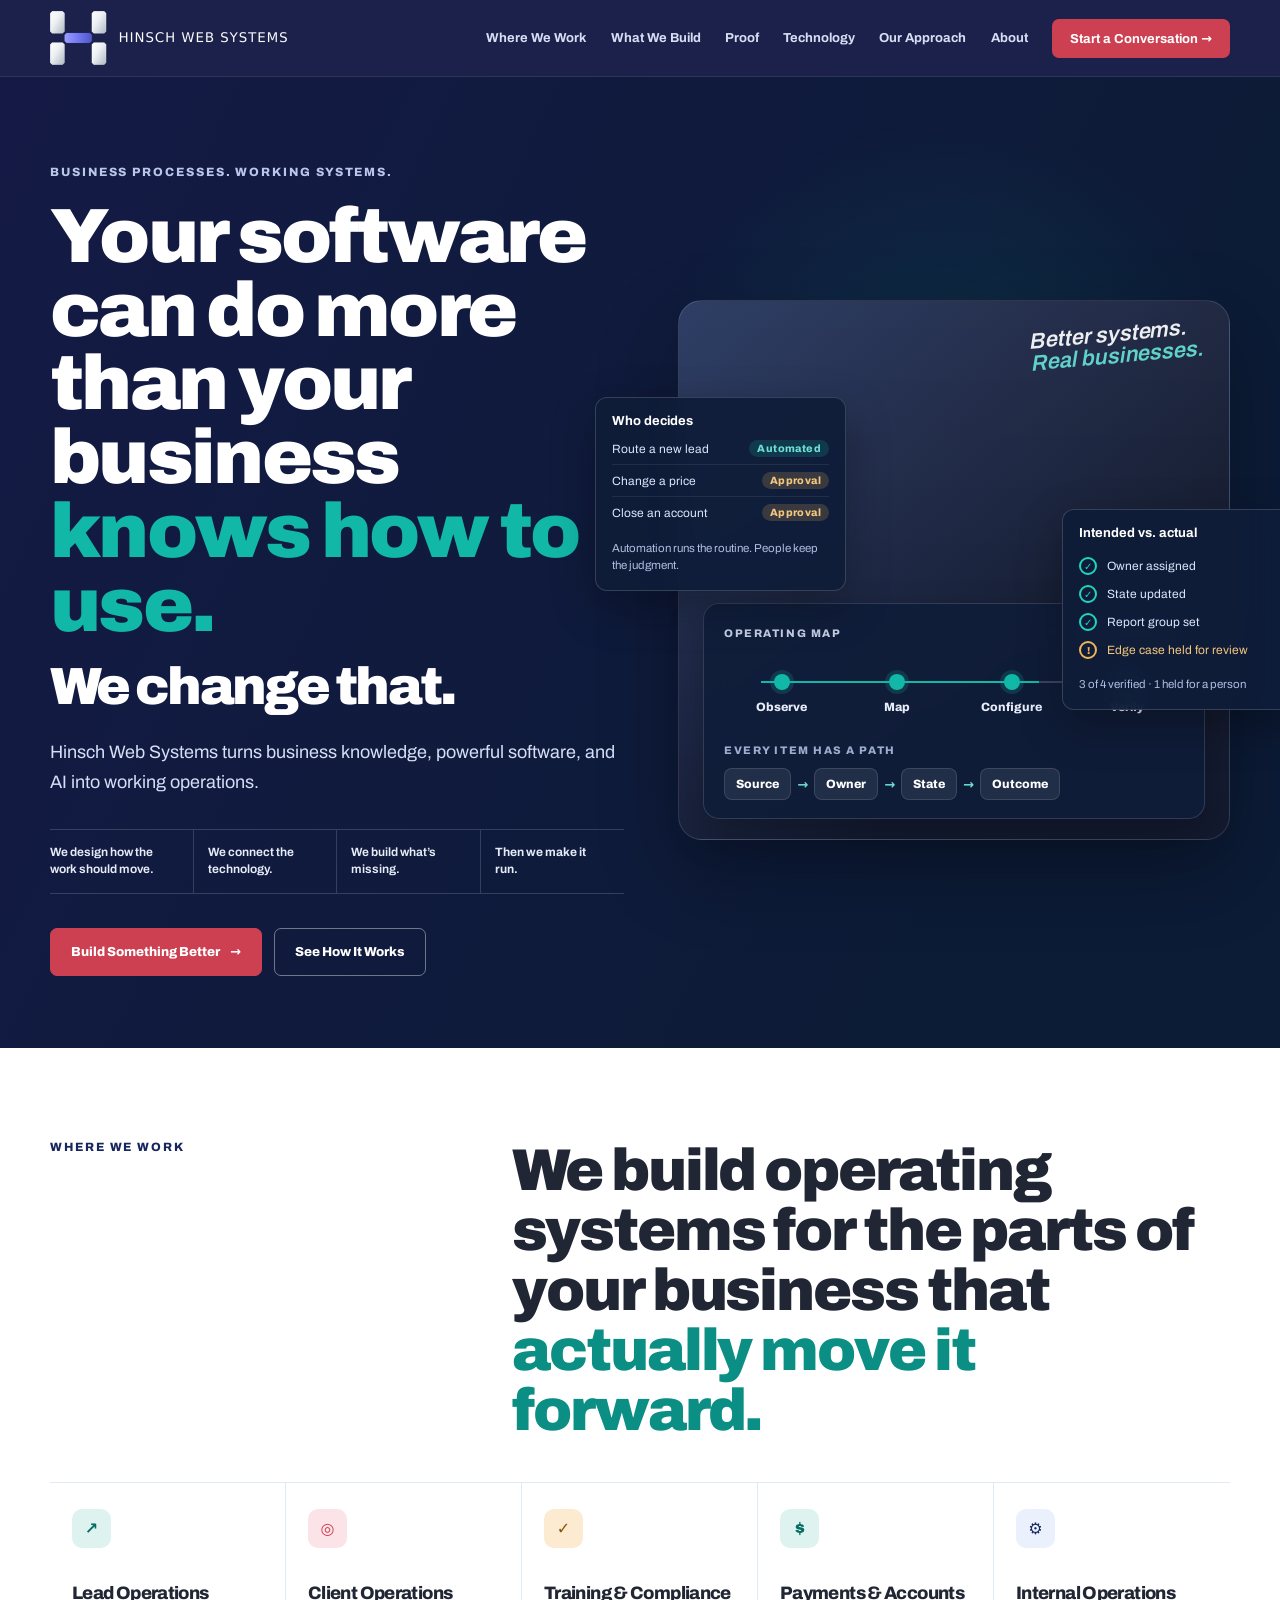
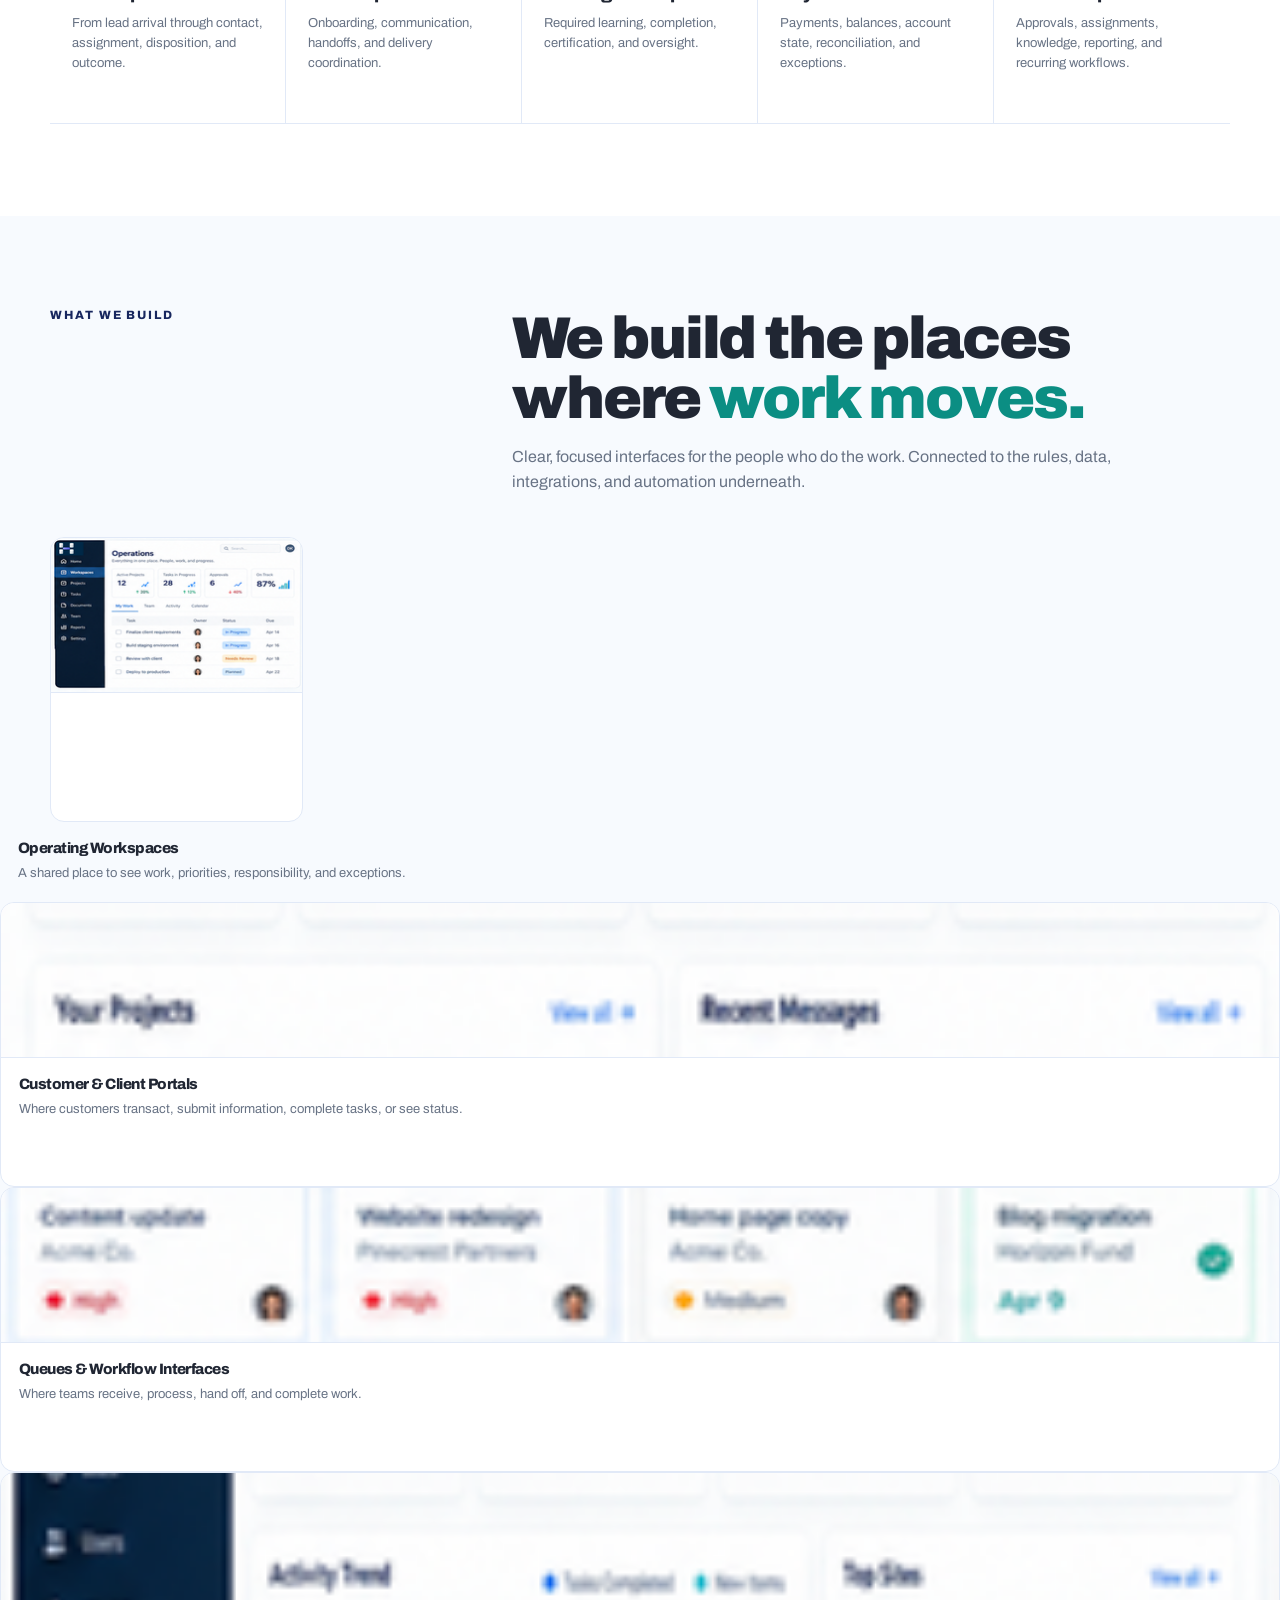
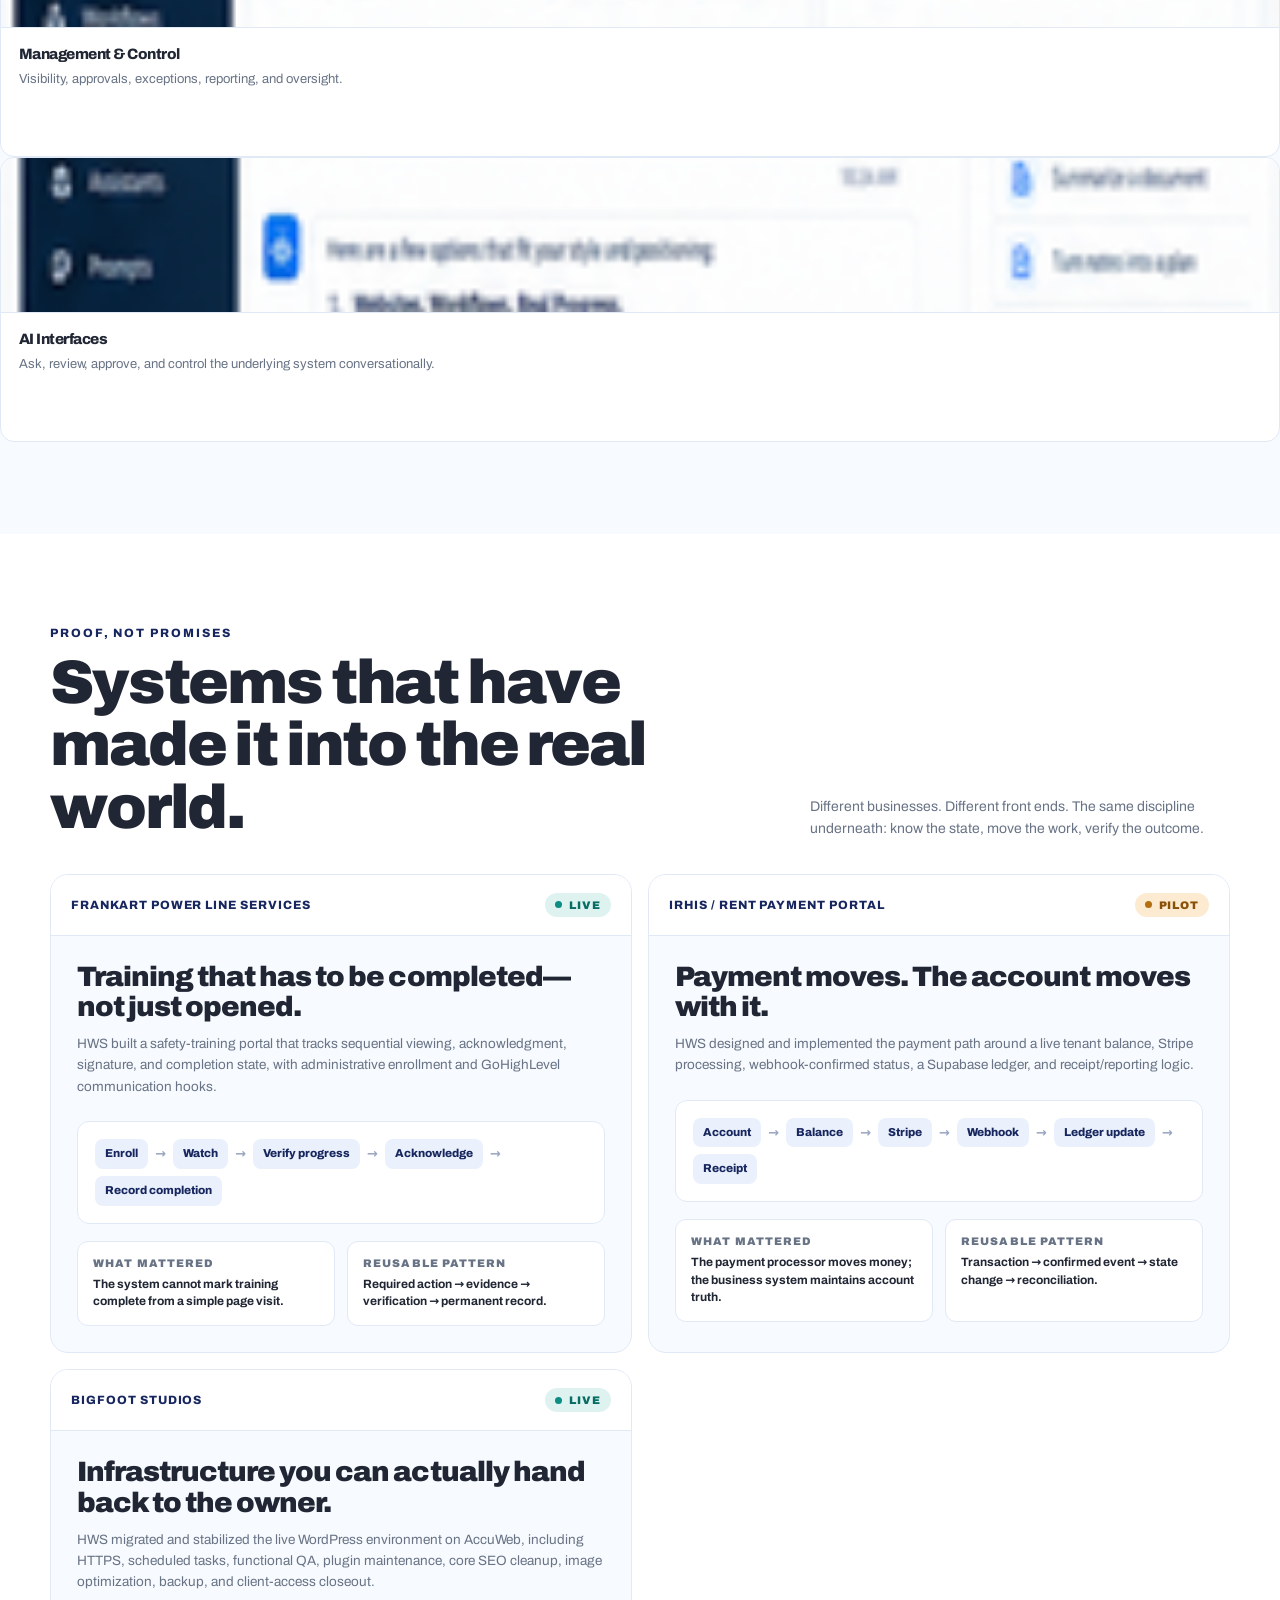
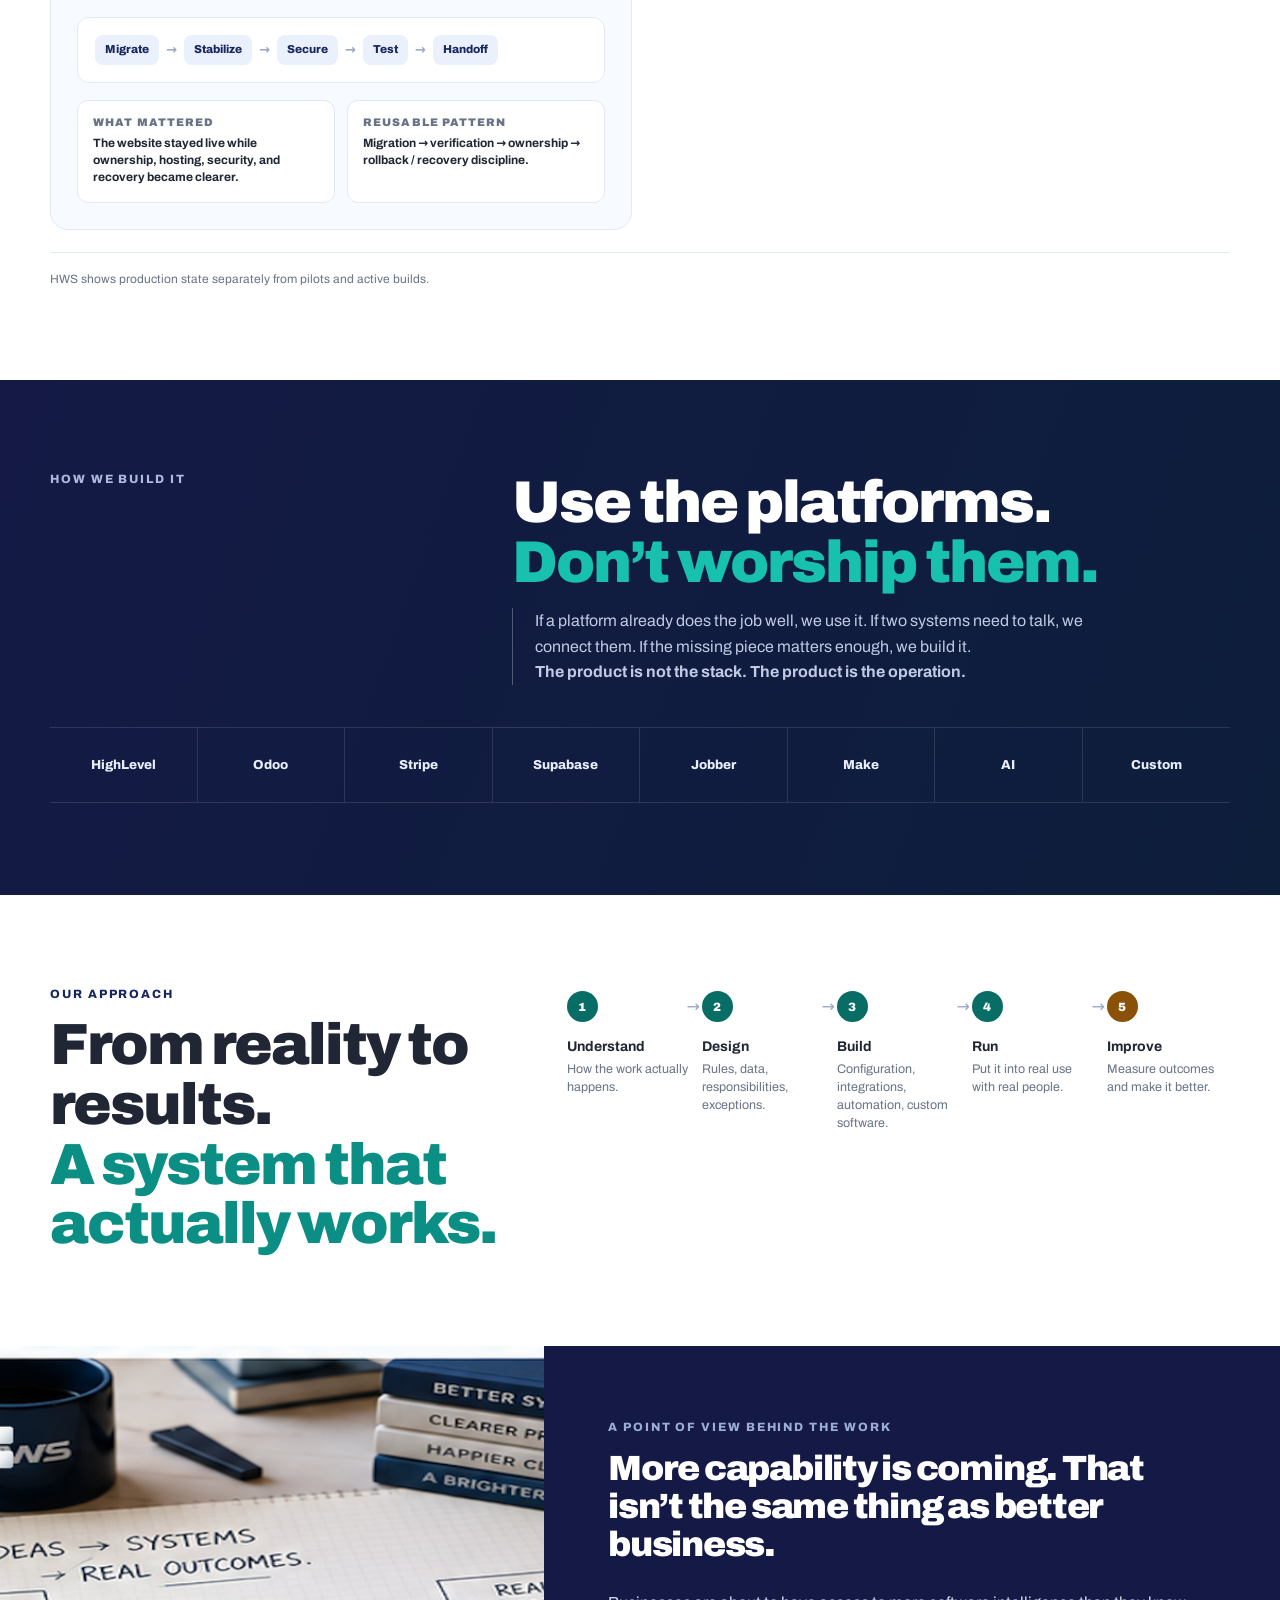
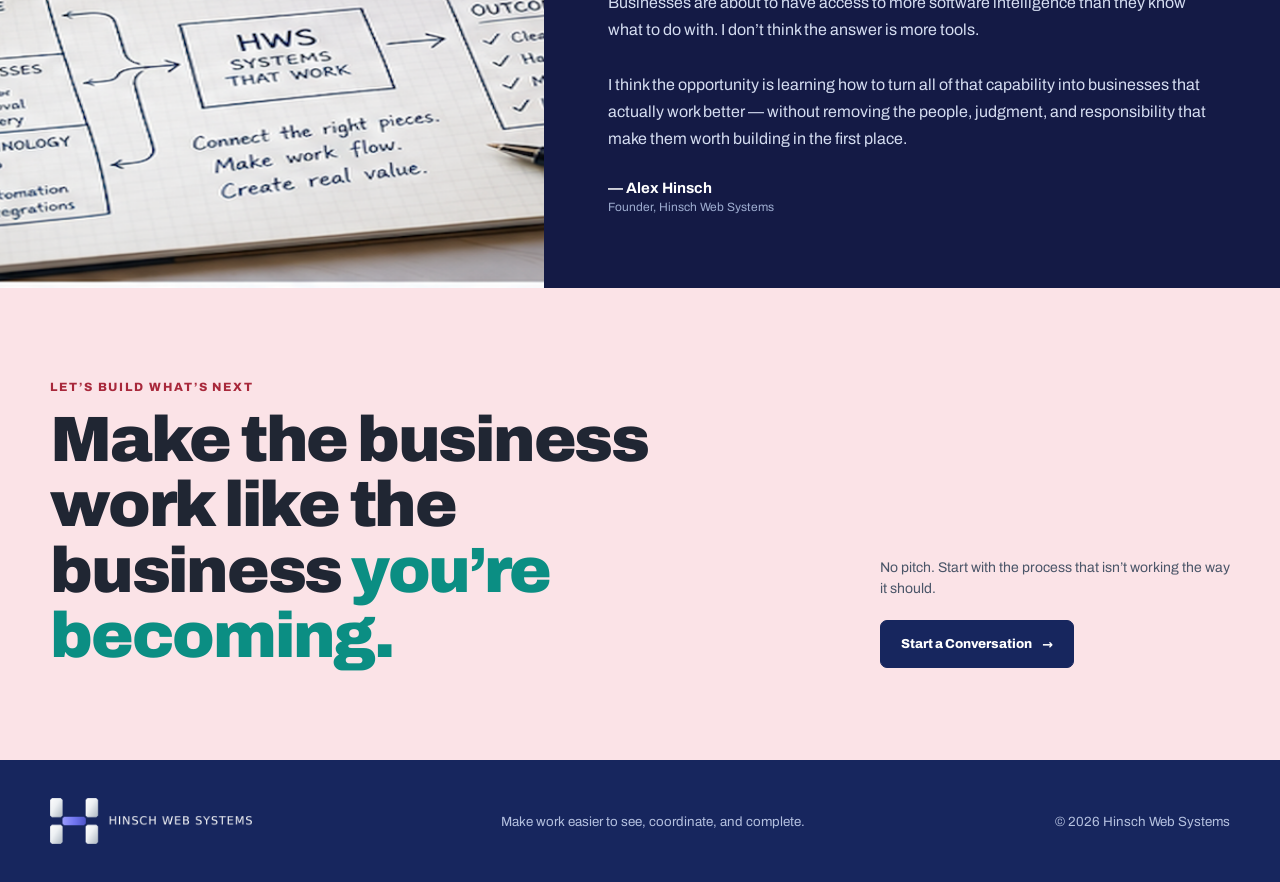
==== commit 7816075b: "Wire selected HWS graphics directly into homepage" ====
--- a/index.html
+++ b/index.html
@@ -30,7 +30,6 @@
 <link rel="preload" href="/assets/fonts/archivo-latin-wght-normal.woff2" as="font" type="font/woff2" crossorigin>
 <link rel="stylesheet" href="/assets/css/styles.css">
 <script src="/assets/js/main.js" defer></script>
-<script src="/assets/js/graphics-loader.js" defer></script>
 
 <script type="application/ld+json">
 {
@@ -198,11 +197,9 @@
 
       <div class="interface-grid">
         <article class="interface-card">
-          <div class="interface-screen" data-graphic-slot="workspace" aria-hidden="true">
-            <div class="screen-bar"></div>
-            <div class="screen-row">
-              <div class="screen-nav"></div>
-              <div class="screen-main"><div></div><div></div></div>
+          <div class="interface-screen has-configured-image">
+            <img src="/assets/img/graphics/01_operating_workspaces_A_253x155.png" alt="Operating workspace showing shared work, owners, status, priority, and next actions" width="253" height="155" loading="lazy" decoding="async">
+          </div>
             </div>
           </div>
           <div class="interface-copy">
@@ -212,11 +209,9 @@
         </article>
 
         <article class="interface-card">
-          <div class="interface-screen" data-graphic-slot="portal" aria-hidden="true">
-            <div class="screen-bar"></div>
-            <div class="screen-row">
-              <div class="screen-nav"></div>
-              <div class="screen-main"><div></div><div></div></div>
+          <div class="interface-screen has-configured-image">
+            <img src="/assets/img/graphics/02_customer_client_portals_A_220x155.png" alt="Customer portal showing account status, projects, messages, and support" width="220" height="155" loading="lazy" decoding="async">
+          </div>
             </div>
           </div>
           <div class="interface-copy">
@@ -226,11 +221,9 @@
         </article>
 
         <article class="interface-card">
-          <div class="interface-screen" data-graphic-slot="workflow" aria-hidden="true">
-            <div class="screen-bar"></div>
-            <div class="screen-row">
-              <div class="screen-nav"></div>
-              <div class="screen-main"><div></div><div></div></div>
+          <div class="interface-screen has-configured-image">
+            <img src="/assets/img/graphics/03_queues_workflow_interfaces_A_220x155.png" alt="Workflow queue showing work moving from new through triage, progress, review, and approval" width="220" height="155" loading="lazy" decoding="async">
+          </div>
             </div>
           </div>
           <div class="interface-copy">
@@ -240,11 +233,9 @@
         </article>
 
         <article class="interface-card">
-          <div class="interface-screen" data-graphic-slot="control" aria-hidden="true">
-            <div class="screen-bar"></div>
-            <div class="screen-row">
-              <div class="screen-nav"></div>
-              <div class="screen-main"><div></div><div></div></div>
+          <div class="interface-screen has-configured-image">
+            <img src="/assets/img/graphics/04_management_control_B_220x155.png" alt="Management and control view showing activity, system health, and operational oversight" width="220" height="155" loading="lazy" decoding="async">
+          </div>
             </div>
           </div>
           <div class="interface-copy">
@@ -254,11 +245,9 @@
         </article>
 
         <article class="interface-card">
-          <div class="interface-screen" data-graphic-slot="ai" aria-hidden="true">
-            <div class="screen-bar"></div>
-            <div class="screen-row">
-              <div class="screen-nav"></div>
-              <div class="screen-main"><div></div><div></div></div>
+          <div class="interface-screen has-configured-image">
+            <img src="/assets/img/graphics/05_ai_interfaces_B_220x155.png" alt="Governed AI interface showing operational context, suggested actions, and approval-aware assistance" width="220" height="155" loading="lazy" decoding="async">
+          </div>
             </div>
           </div>
           <div class="interface-copy">
@@ -463,8 +452,8 @@
 
   <section class="founder" id="founder">
     <div class="founder-grid">
-      <div class="founder-visual" data-graphic-slot="founder">
-        <div class="quote-mark">Systems for<br><span>real work.</span></div>
+      <div class="founder-visual has-configured-image">
+        <img src="/assets/img/graphics/06_founder_point_of_view_A_870x510.png" alt="HWS point-of-view notebook mapping people, process, technology, and systems to real outcomes" width="870" height="510" loading="lazy" decoding="async">
       </div>
       <div class="founder-copy">
         <div class="eyebrow">A point of view behind the work</div>
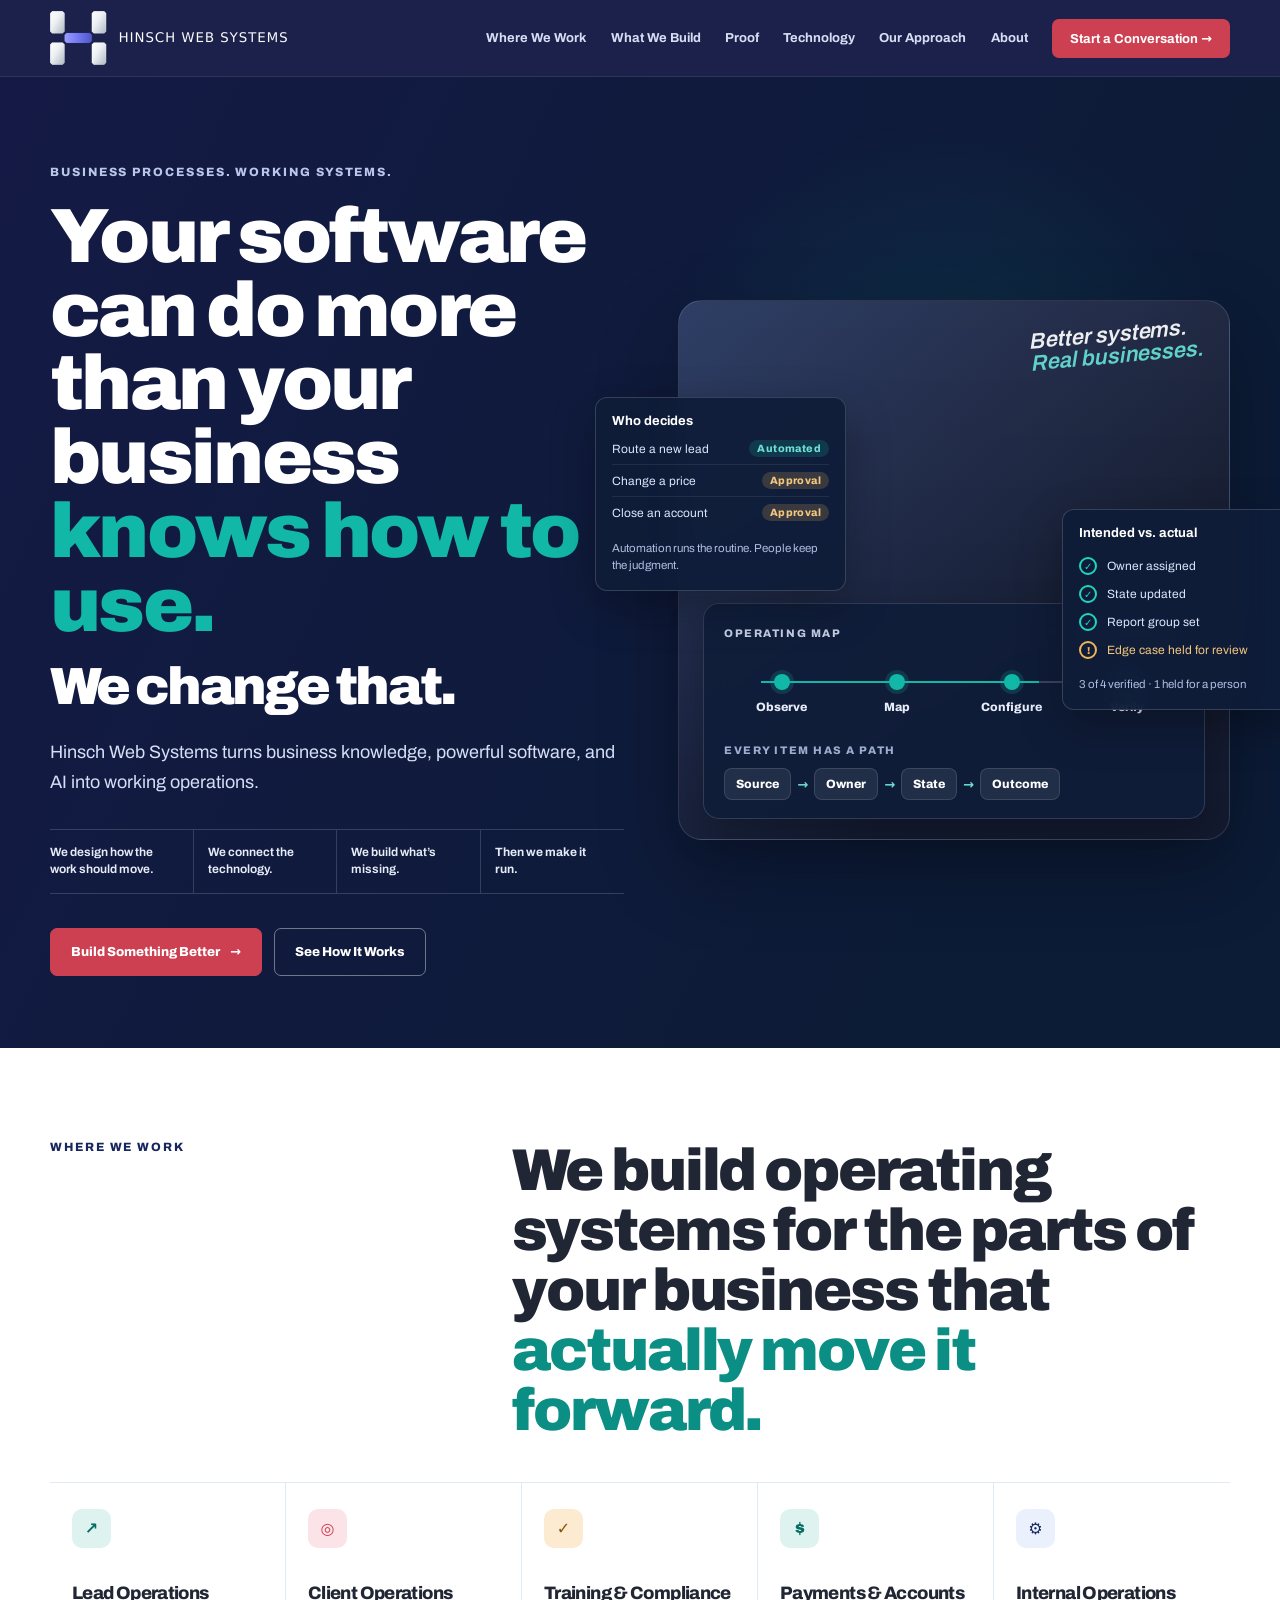
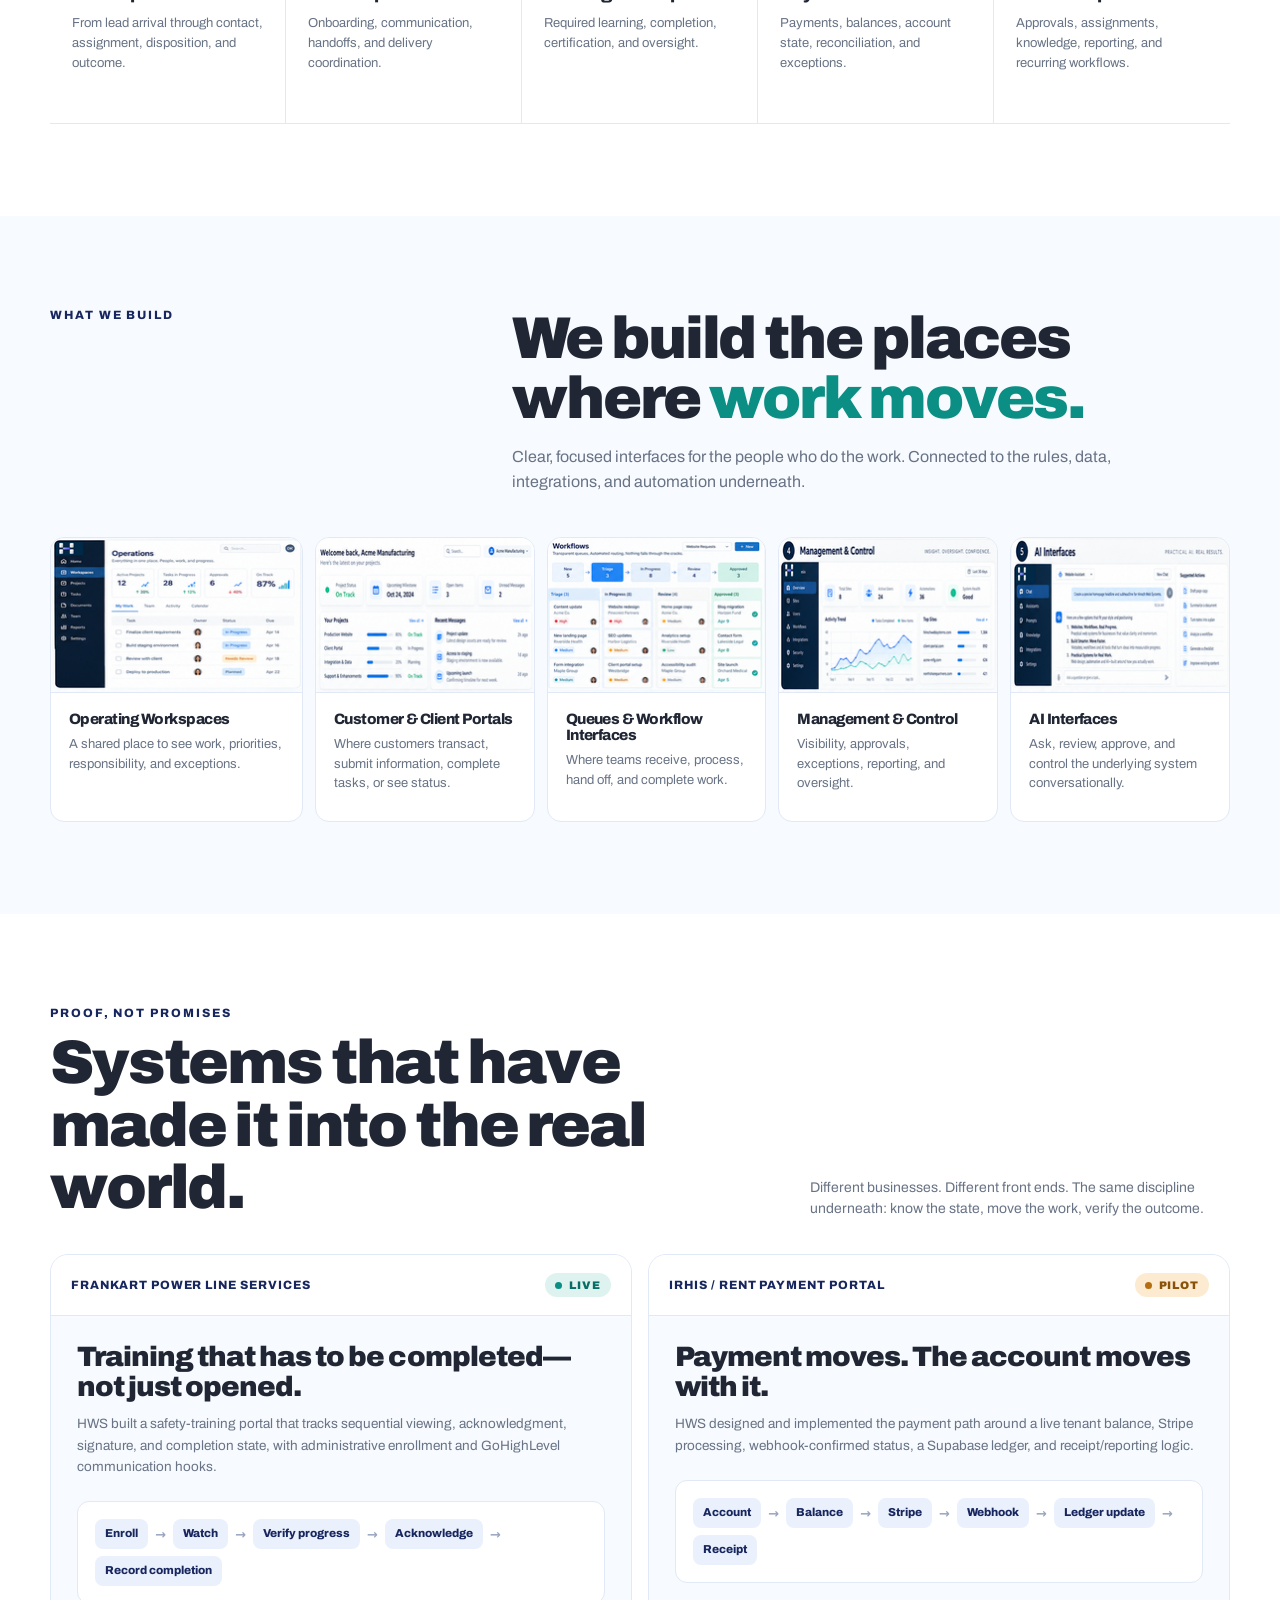
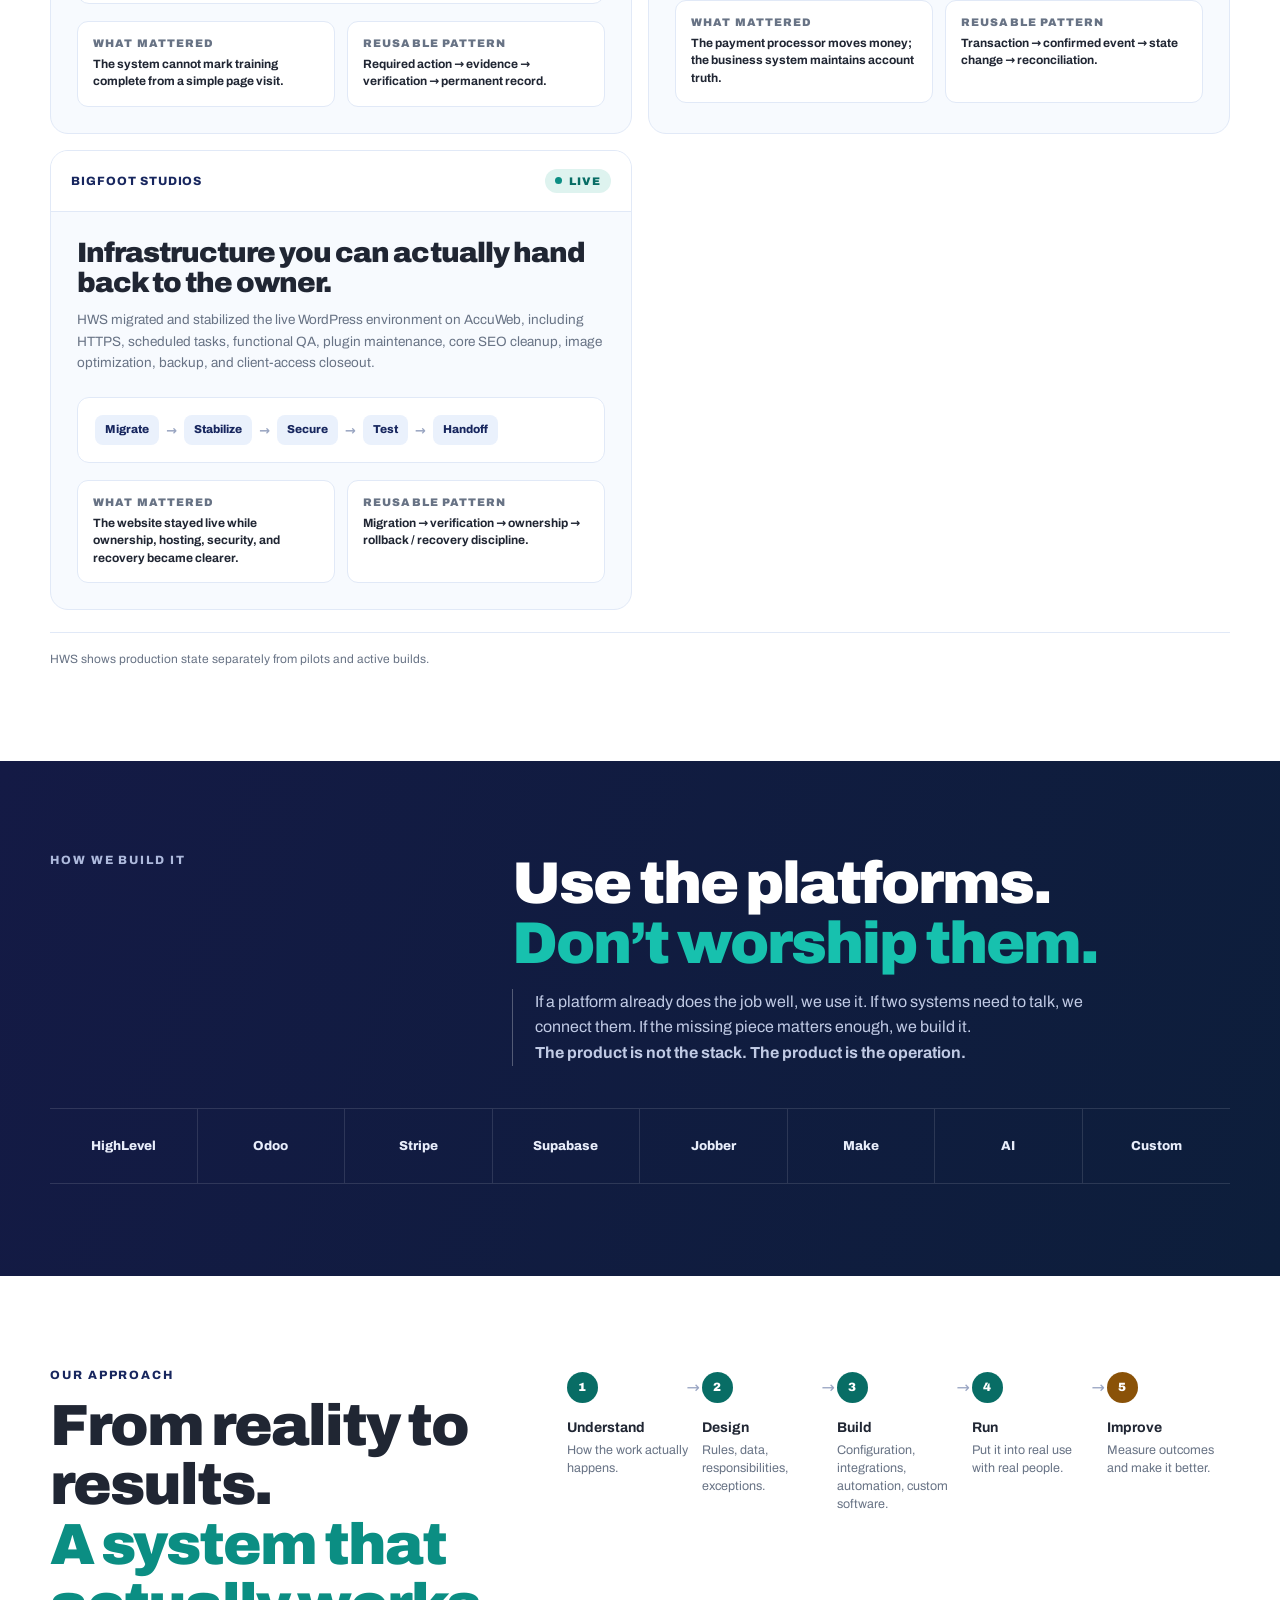
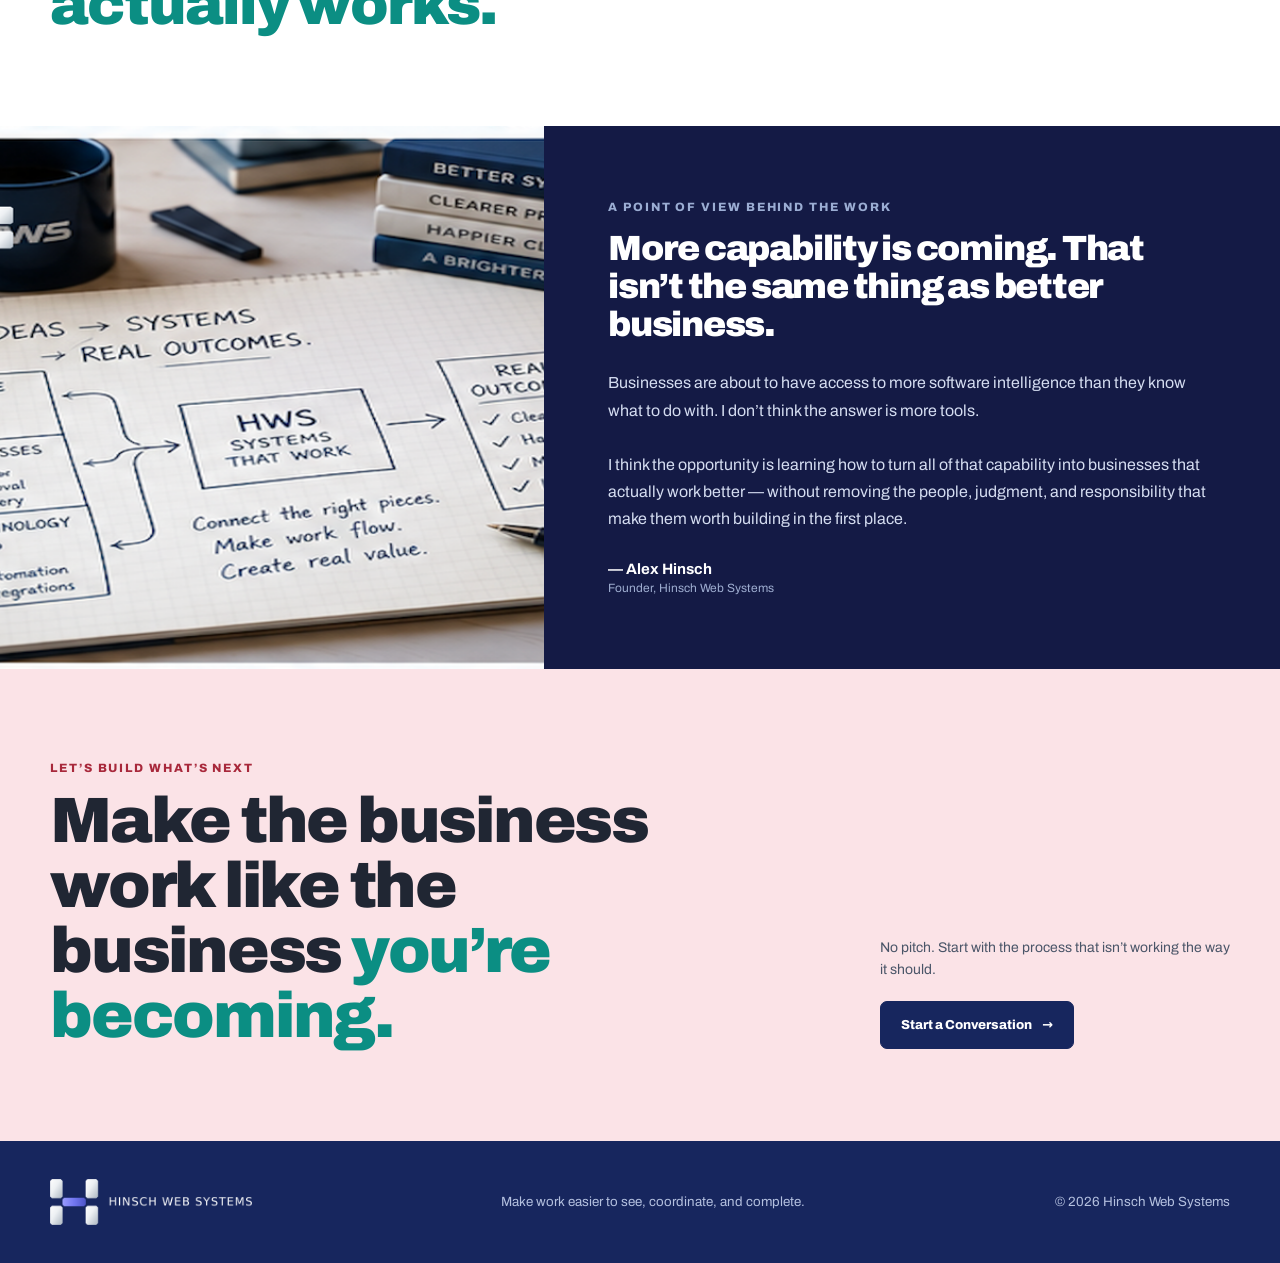
==== commit b05e8ab1: "Fix homepage graphic card markup" ====
--- a/index.html
+++ b/index.html
@@ -200,8 +200,6 @@
           <div class="interface-screen has-configured-image">
             <img src="/assets/img/graphics/01_operating_workspaces_A_253x155.png" alt="Operating workspace showing shared work, owners, status, priority, and next actions" width="253" height="155" loading="lazy" decoding="async">
           </div>
-            </div>
-          </div>
           <div class="interface-copy">
             <h3>Operating Workspaces</h3>
             <p>A shared place to see work, priorities, responsibility, and exceptions.</p>
@@ -212,8 +210,6 @@
           <div class="interface-screen has-configured-image">
             <img src="/assets/img/graphics/02_customer_client_portals_A_220x155.png" alt="Customer portal showing account status, projects, messages, and support" width="220" height="155" loading="lazy" decoding="async">
           </div>
-            </div>
-          </div>
           <div class="interface-copy">
             <h3>Customer &amp; Client Portals</h3>
             <p>Where customers transact, submit information, complete tasks, or see status.</p>
@@ -224,8 +220,6 @@
           <div class="interface-screen has-configured-image">
             <img src="/assets/img/graphics/03_queues_workflow_interfaces_A_220x155.png" alt="Workflow queue showing work moving from new through triage, progress, review, and approval" width="220" height="155" loading="lazy" decoding="async">
           </div>
-            </div>
-          </div>
           <div class="interface-copy">
             <h3>Queues &amp; Workflow Interfaces</h3>
             <p>Where teams receive, process, hand off, and complete work.</p>
@@ -236,8 +230,6 @@
           <div class="interface-screen has-configured-image">
             <img src="/assets/img/graphics/04_management_control_B_220x155.png" alt="Management and control view showing activity, system health, and operational oversight" width="220" height="155" loading="lazy" decoding="async">
           </div>
-            </div>
-          </div>
           <div class="interface-copy">
             <h3>Management &amp; Control</h3>
             <p>Visibility, approvals, exceptions, reporting, and oversight.</p>
@@ -247,8 +239,6 @@
         <article class="interface-card">
           <div class="interface-screen has-configured-image">
             <img src="/assets/img/graphics/05_ai_interfaces_B_220x155.png" alt="Governed AI interface showing operational context, suggested actions, and approval-aware assistance" width="220" height="155" loading="lazy" decoding="async">
-          </div>
-            </div>
           </div>
           <div class="interface-copy">
             <h3>AI Interfaces</h3>
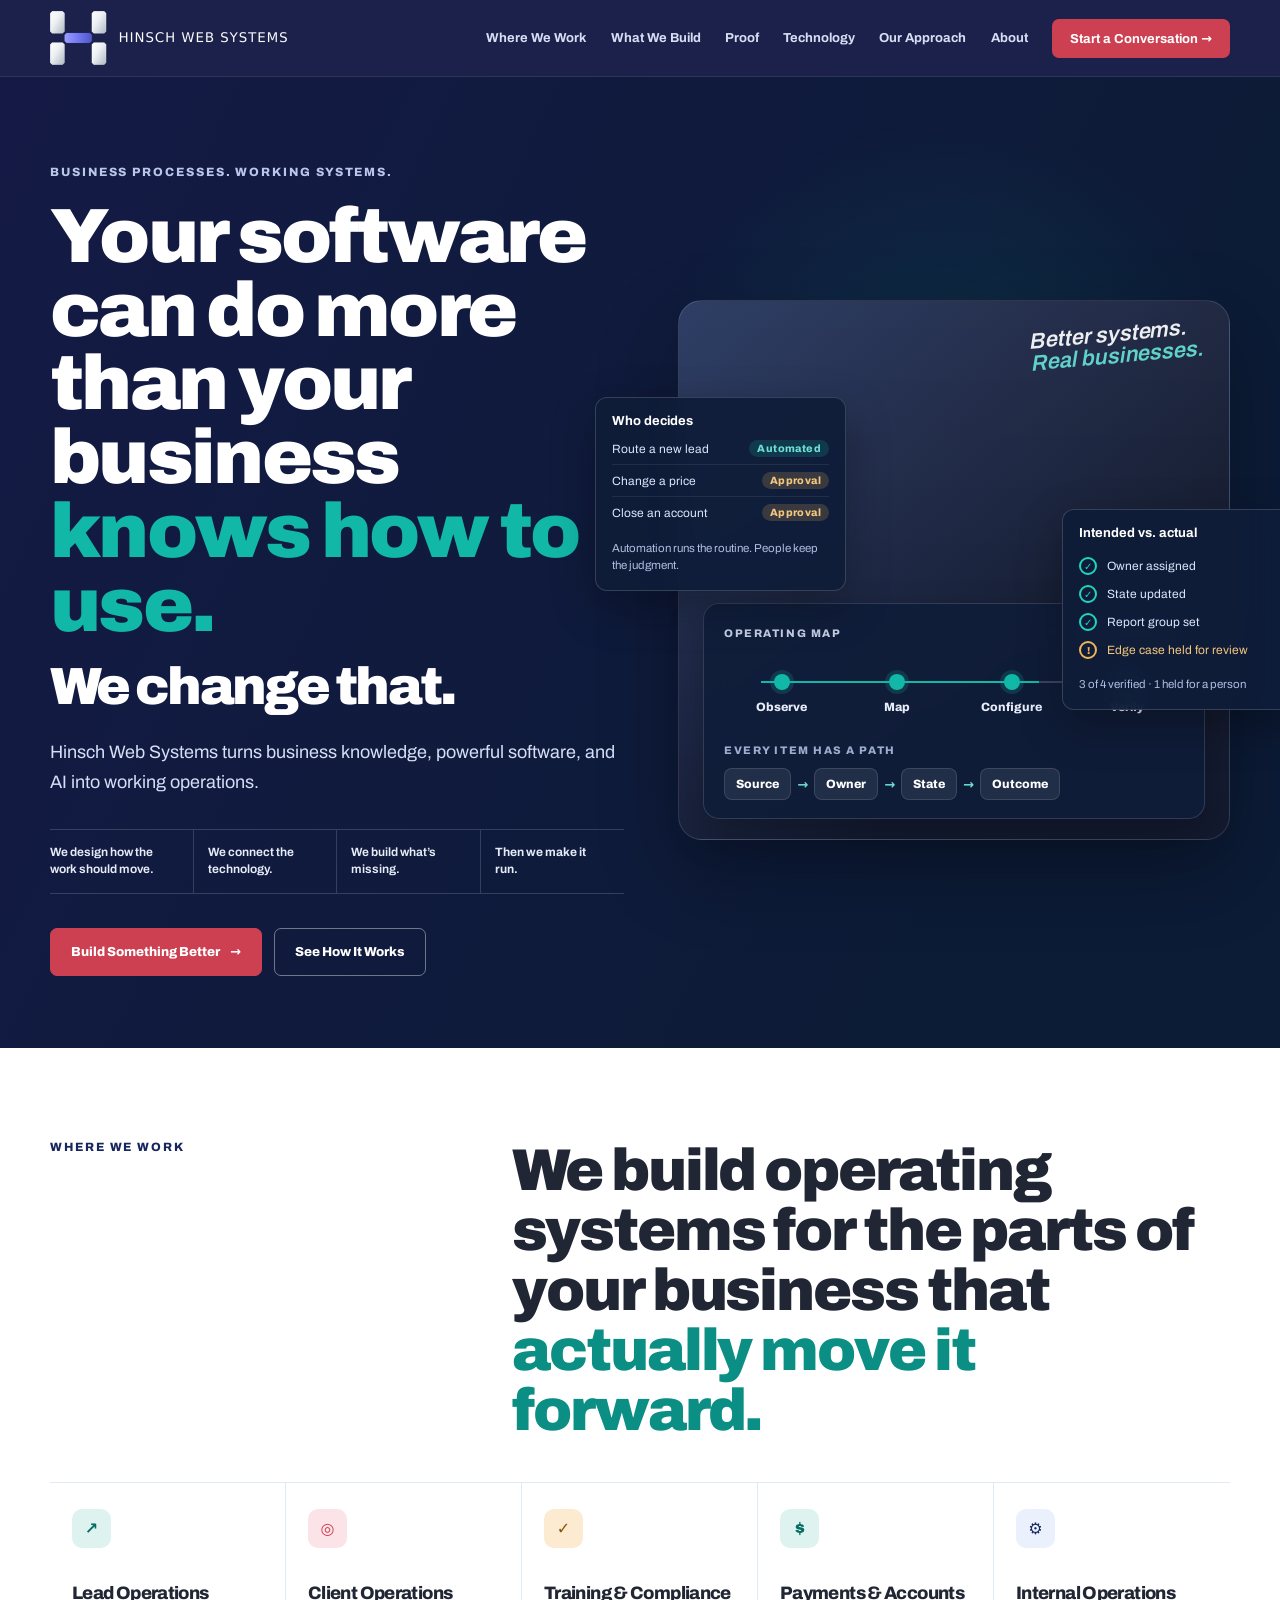
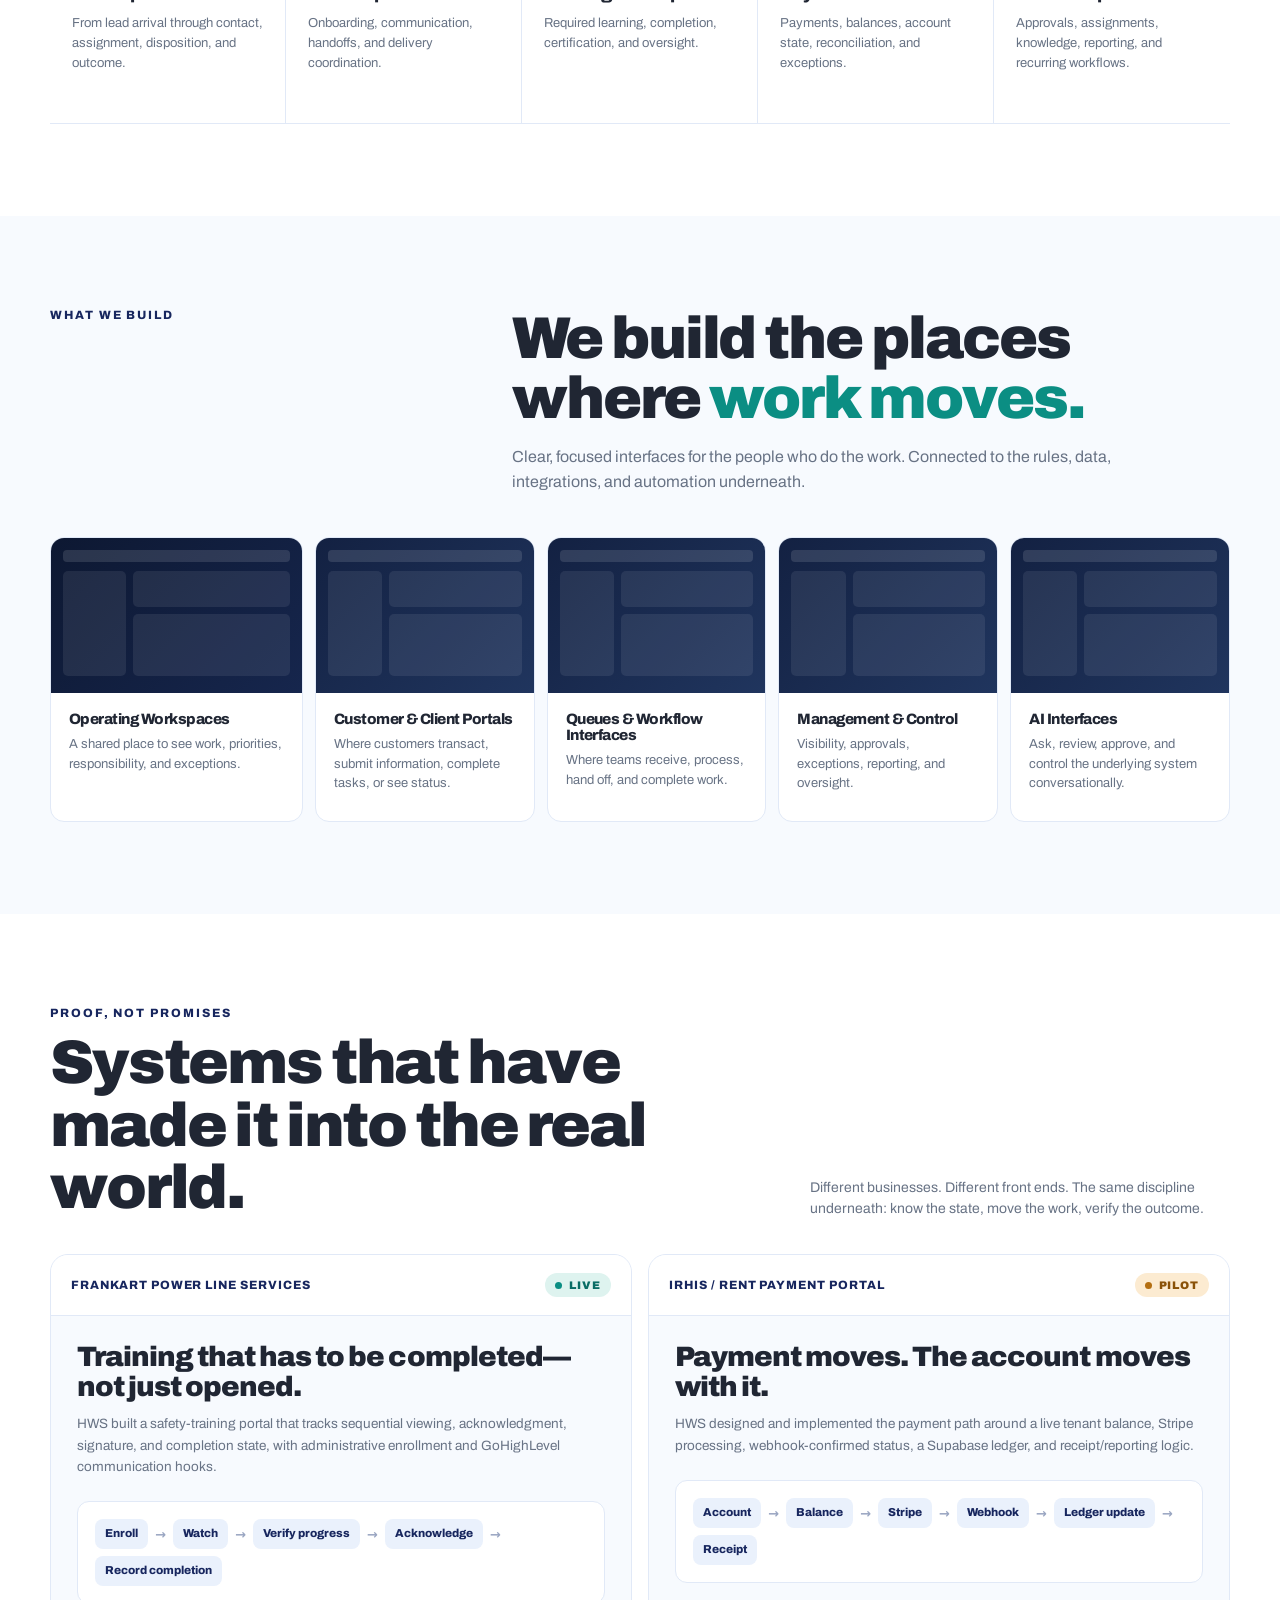
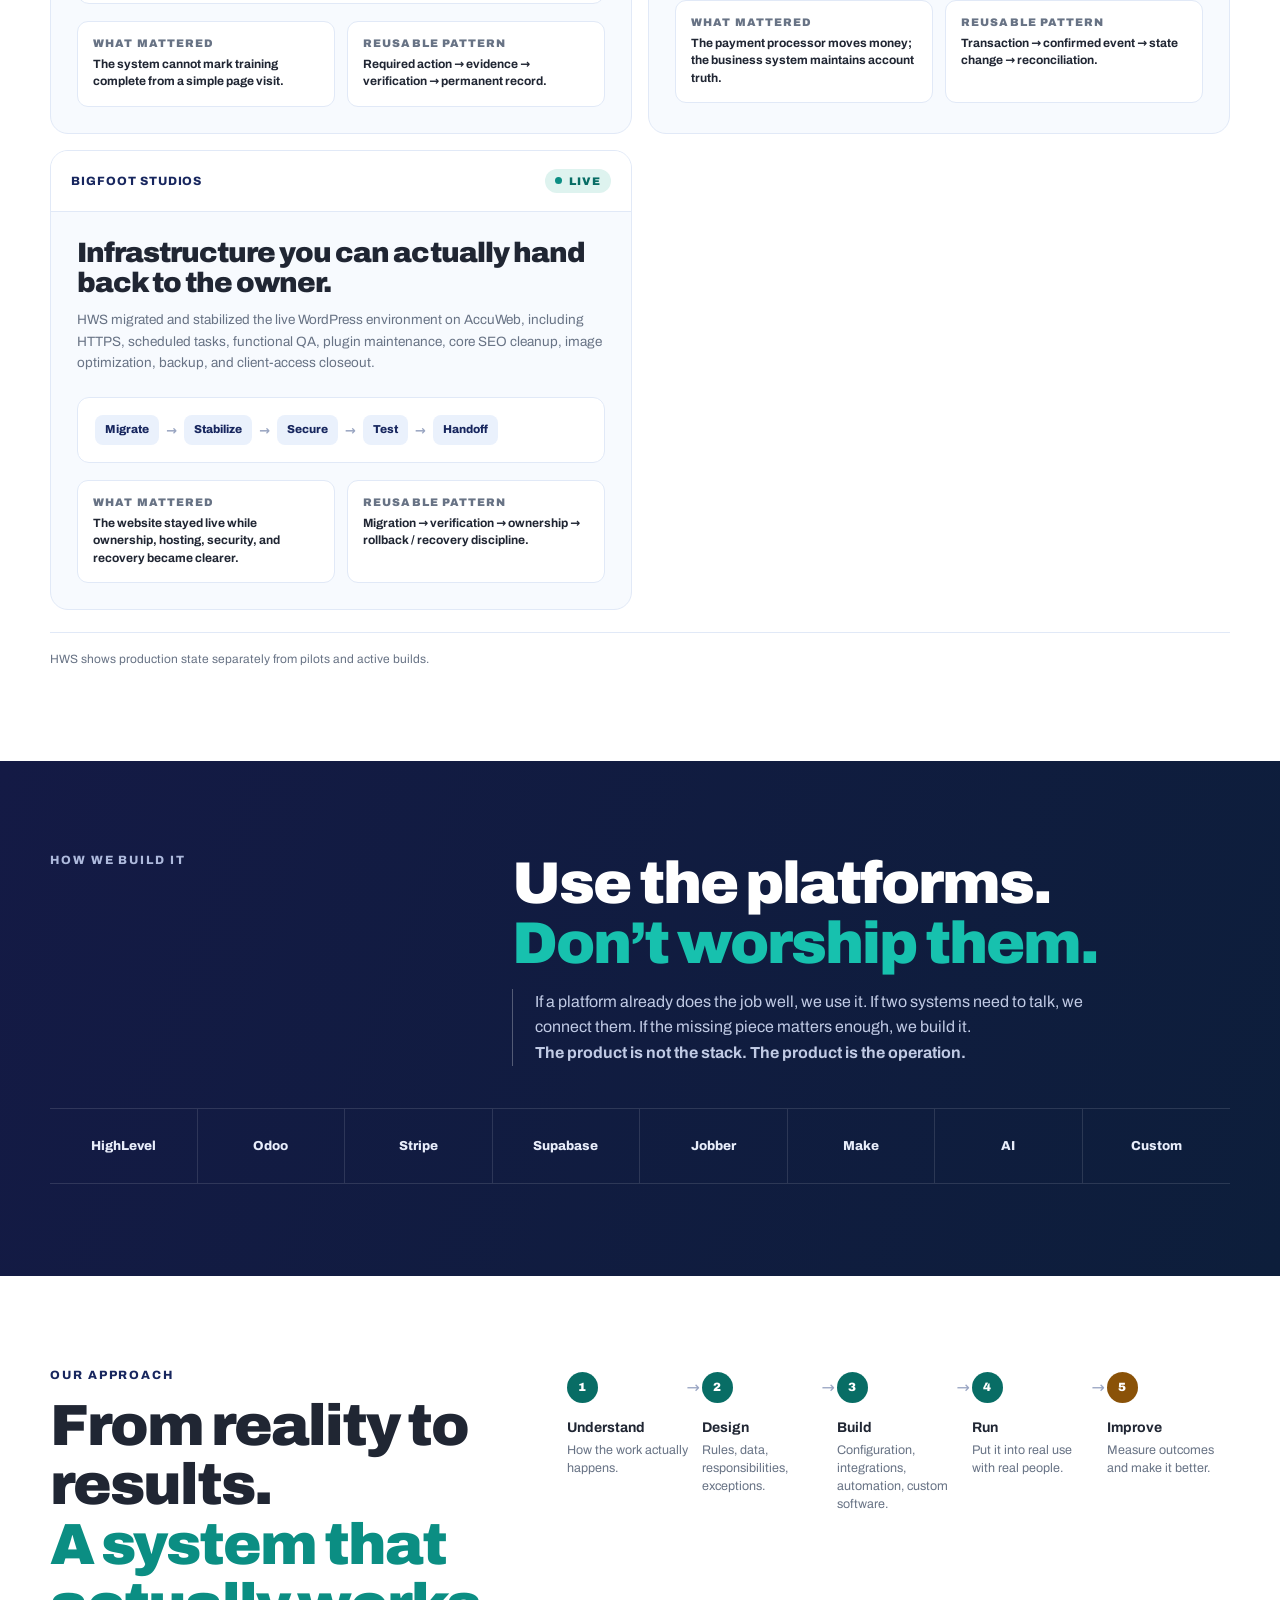
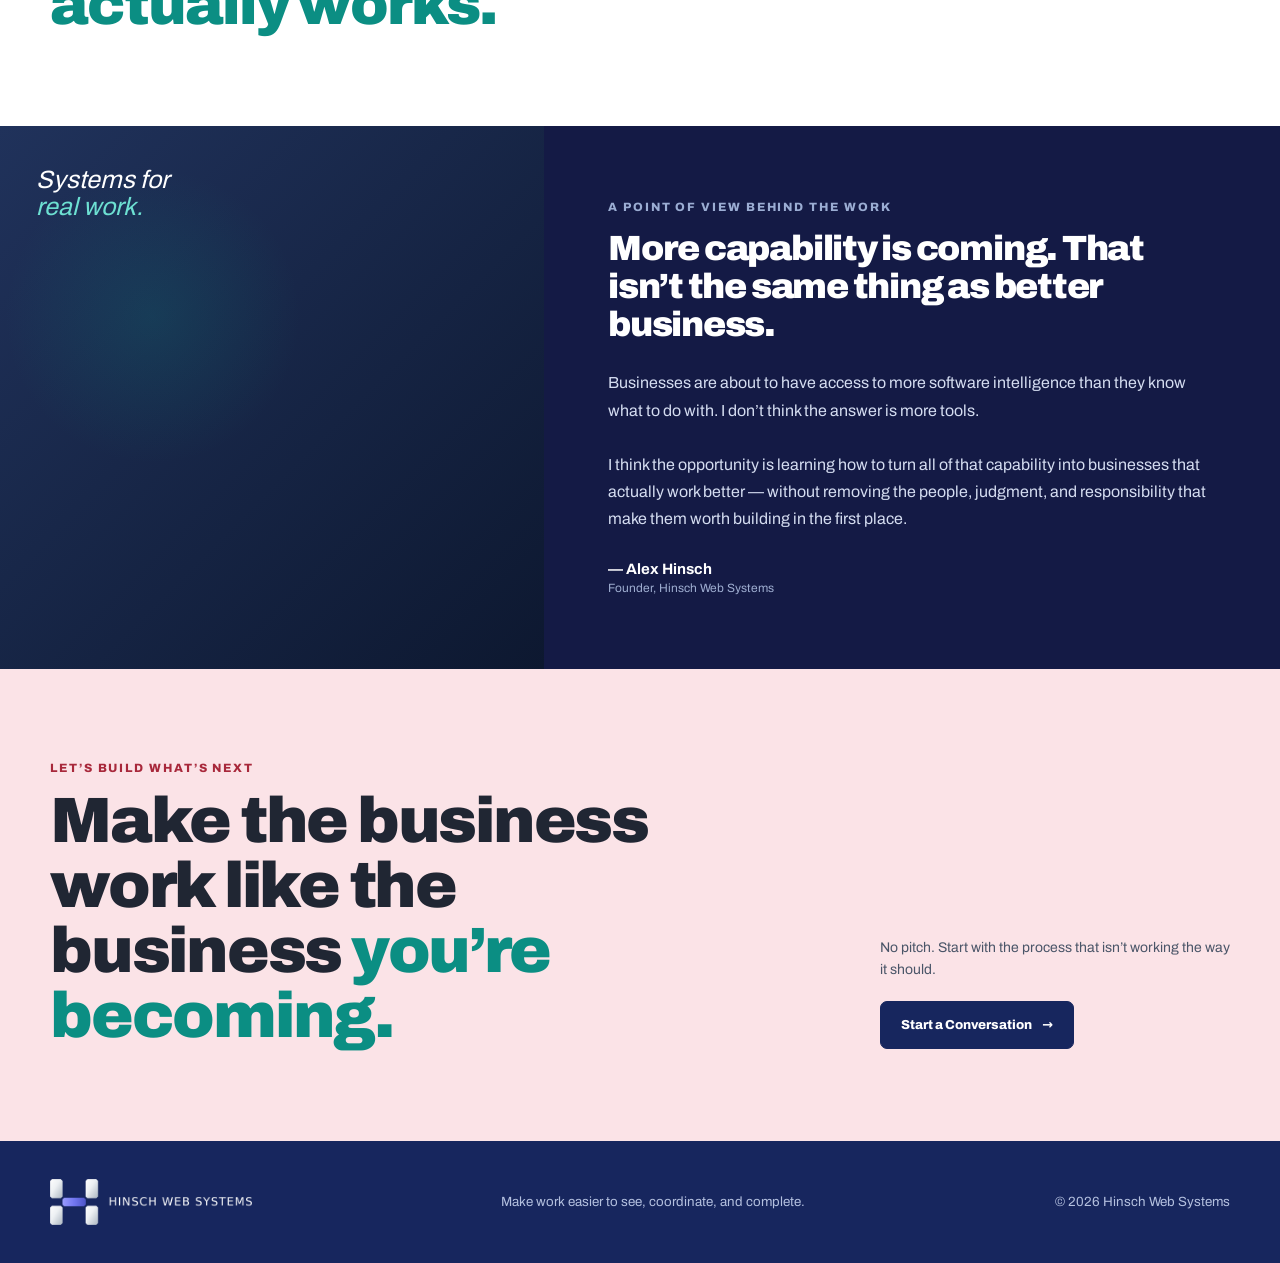
==== commit 37f91925: "Restore clean homepage graphic placeholders" ====
--- a/index.html
+++ b/index.html
@@ -197,8 +197,12 @@
 
       <div class="interface-grid">
         <article class="interface-card">
-          <div class="interface-screen has-configured-image">
-            <img src="/assets/img/graphics/01_operating_workspaces_A_253x155.png" alt="Operating workspace showing shared work, owners, status, priority, and next actions" width="253" height="155" loading="lazy" decoding="async">
+          <div class="interface-screen" data-graphic-slot="workspace" aria-hidden="true">
+            <div class="screen-bar"></div>
+            <div class="screen-row">
+              <div class="screen-nav"></div>
+              <div class="screen-main"><div></div><div></div></div>
+            </div>
           </div>
           <div class="interface-copy">
             <h3>Operating Workspaces</h3>
@@ -207,8 +211,12 @@
         </article>
 
         <article class="interface-card">
-          <div class="interface-screen has-configured-image">
-            <img src="/assets/img/graphics/02_customer_client_portals_A_220x155.png" alt="Customer portal showing account status, projects, messages, and support" width="220" height="155" loading="lazy" decoding="async">
+          <div class="interface-screen" data-graphic-slot="portal" aria-hidden="true">
+            <div class="screen-bar"></div>
+            <div class="screen-row">
+              <div class="screen-nav"></div>
+              <div class="screen-main"><div></div><div></div></div>
+            </div>
           </div>
           <div class="interface-copy">
             <h3>Customer &amp; Client Portals</h3>
@@ -217,8 +225,12 @@
         </article>
 
         <article class="interface-card">
-          <div class="interface-screen has-configured-image">
-            <img src="/assets/img/graphics/03_queues_workflow_interfaces_A_220x155.png" alt="Workflow queue showing work moving from new through triage, progress, review, and approval" width="220" height="155" loading="lazy" decoding="async">
+          <div class="interface-screen" data-graphic-slot="workflow" aria-hidden="true">
+            <div class="screen-bar"></div>
+            <div class="screen-row">
+              <div class="screen-nav"></div>
+              <div class="screen-main"><div></div><div></div></div>
+            </div>
           </div>
           <div class="interface-copy">
             <h3>Queues &amp; Workflow Interfaces</h3>
@@ -227,8 +239,12 @@
         </article>
 
         <article class="interface-card">
-          <div class="interface-screen has-configured-image">
-            <img src="/assets/img/graphics/04_management_control_B_220x155.png" alt="Management and control view showing activity, system health, and operational oversight" width="220" height="155" loading="lazy" decoding="async">
+          <div class="interface-screen" data-graphic-slot="control" aria-hidden="true">
+            <div class="screen-bar"></div>
+            <div class="screen-row">
+              <div class="screen-nav"></div>
+              <div class="screen-main"><div></div><div></div></div>
+            </div>
           </div>
           <div class="interface-copy">
             <h3>Management &amp; Control</h3>
@@ -237,8 +253,12 @@
         </article>
 
         <article class="interface-card">
-          <div class="interface-screen has-configured-image">
-            <img src="/assets/img/graphics/05_ai_interfaces_B_220x155.png" alt="Governed AI interface showing operational context, suggested actions, and approval-aware assistance" width="220" height="155" loading="lazy" decoding="async">
+          <div class="interface-screen" data-graphic-slot="ai" aria-hidden="true">
+            <div class="screen-bar"></div>
+            <div class="screen-row">
+              <div class="screen-nav"></div>
+              <div class="screen-main"><div></div><div></div></div>
+            </div>
           </div>
           <div class="interface-copy">
             <h3>AI Interfaces</h3>
@@ -442,8 +462,8 @@
 
   <section class="founder" id="founder">
     <div class="founder-grid">
-      <div class="founder-visual has-configured-image">
-        <img src="/assets/img/graphics/06_founder_point_of_view_A_870x510.png" alt="HWS point-of-view notebook mapping people, process, technology, and systems to real outcomes" width="870" height="510" loading="lazy" decoding="async">
+      <div class="founder-visual" data-graphic-slot="founder">
+        <div class="quote-mark">Systems for<br><span>real work.</span></div>
       </div>
       <div class="founder-copy">
         <div class="eyebrow">A point of view behind the work</div>
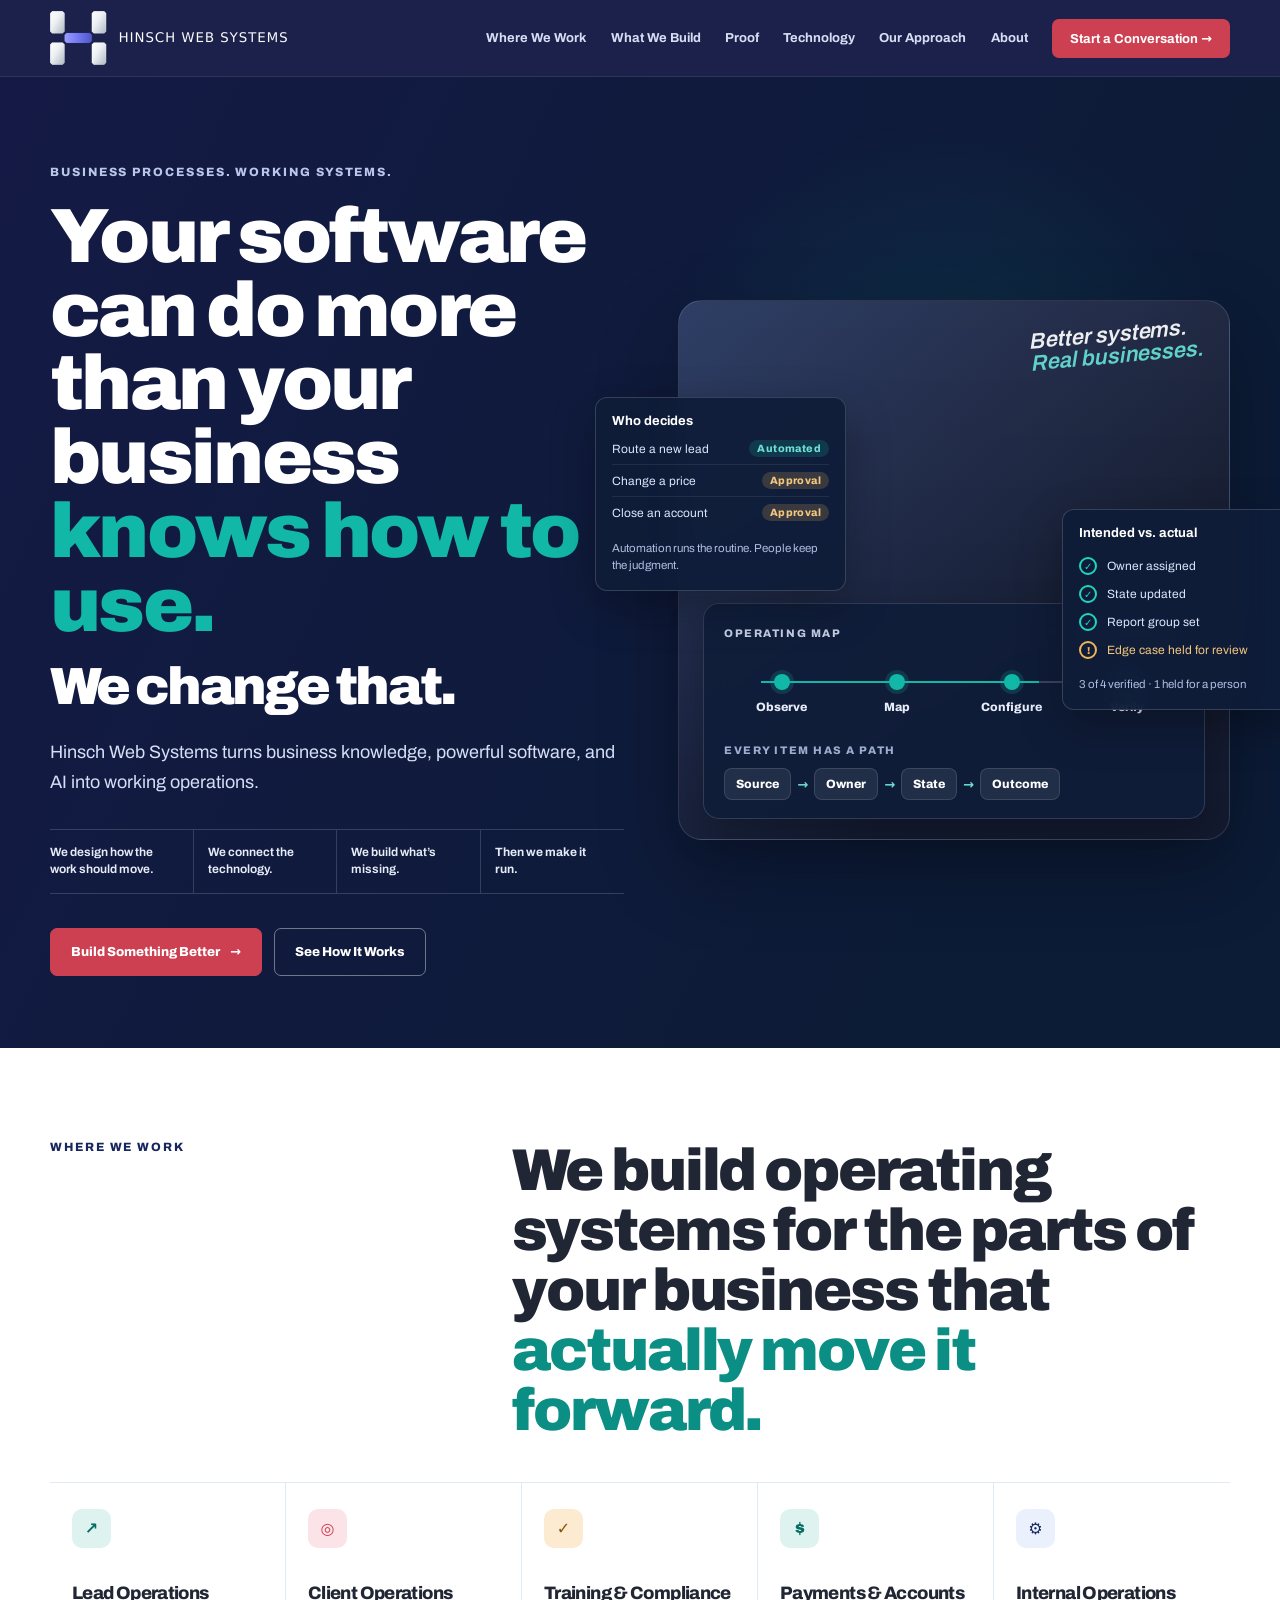
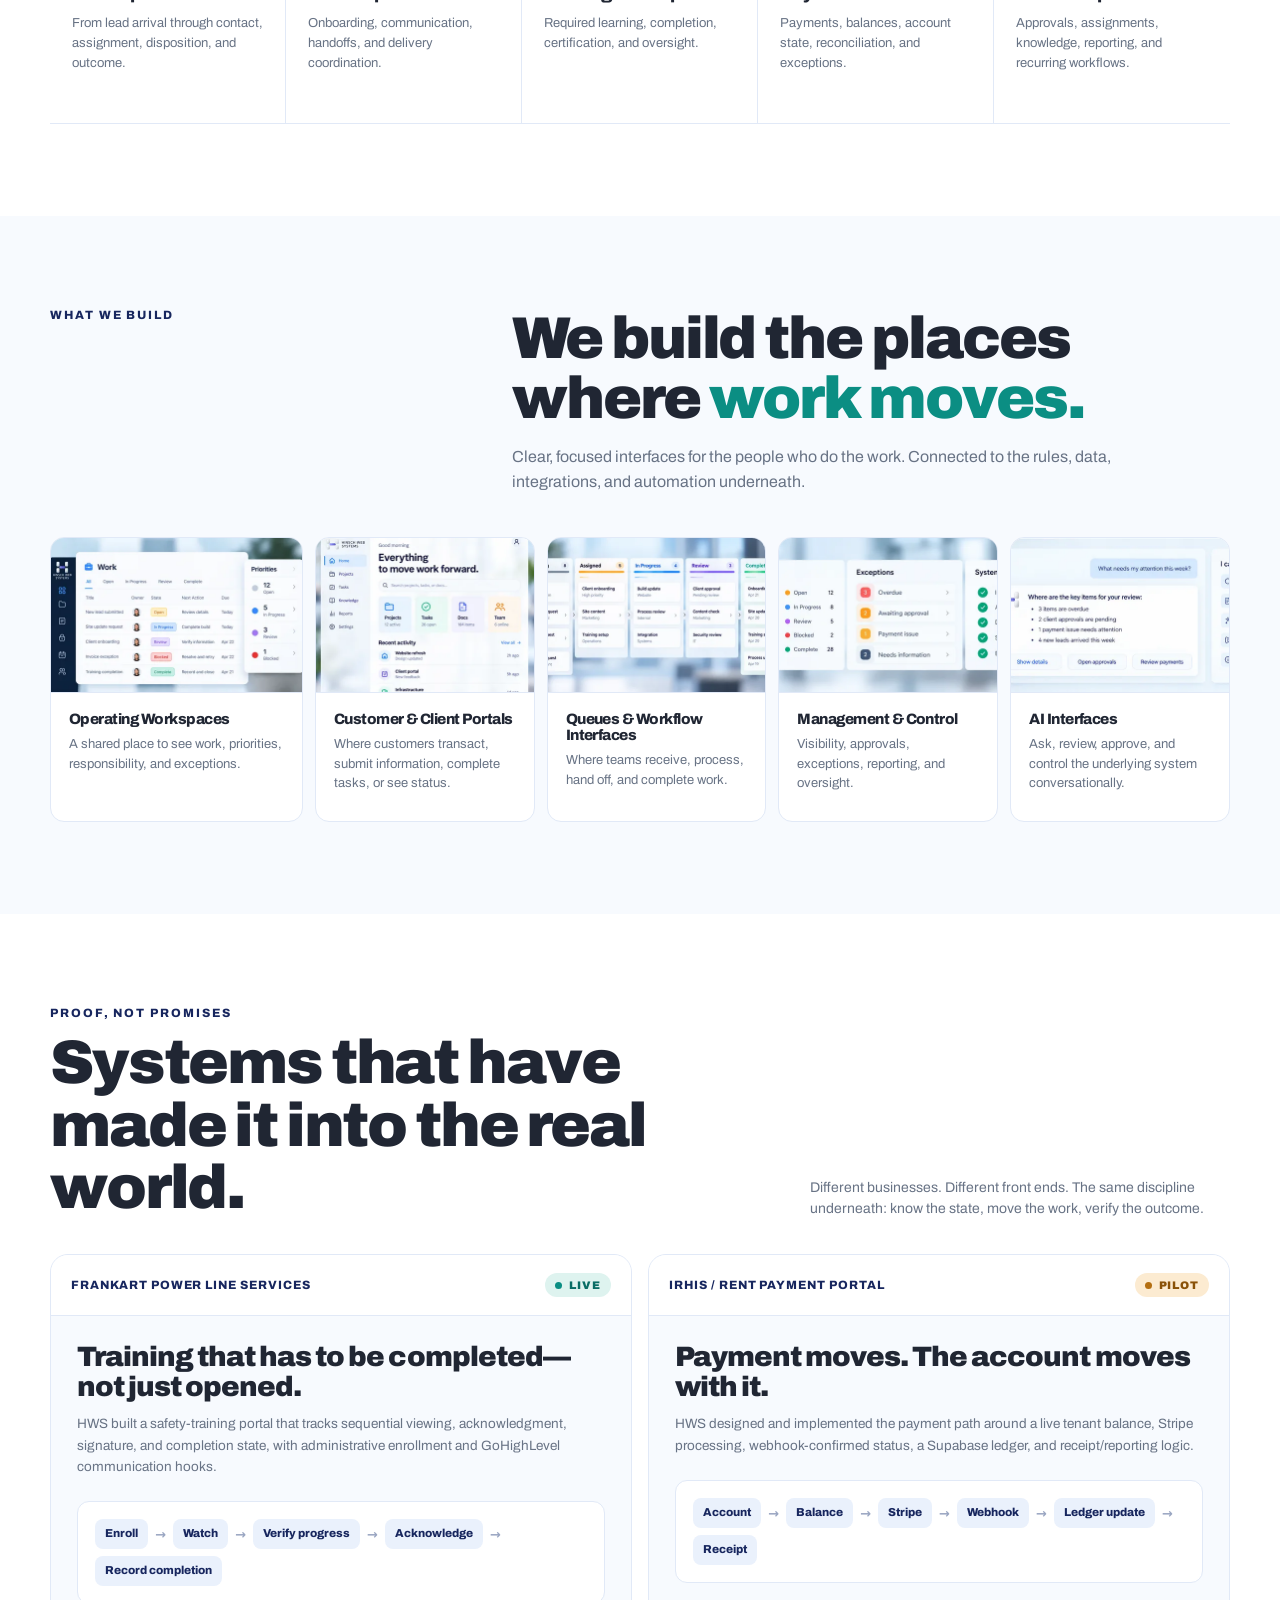
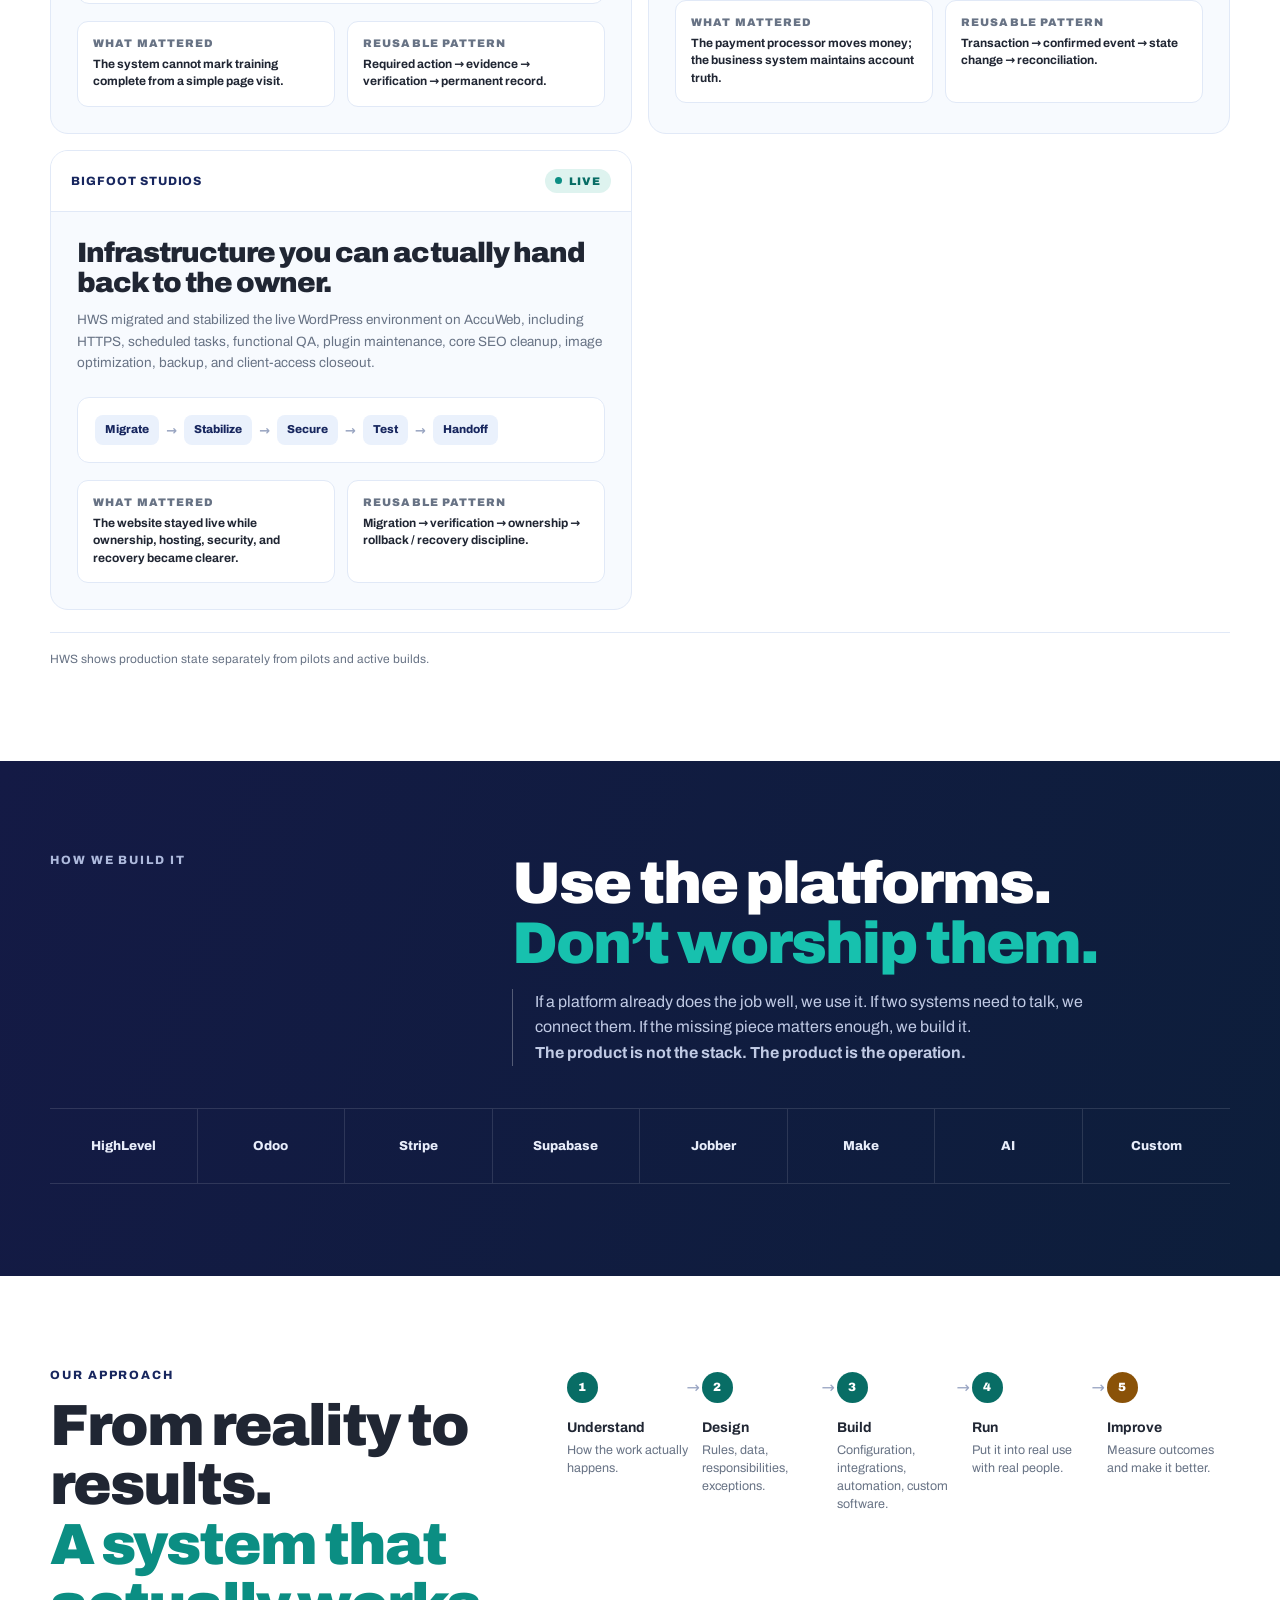
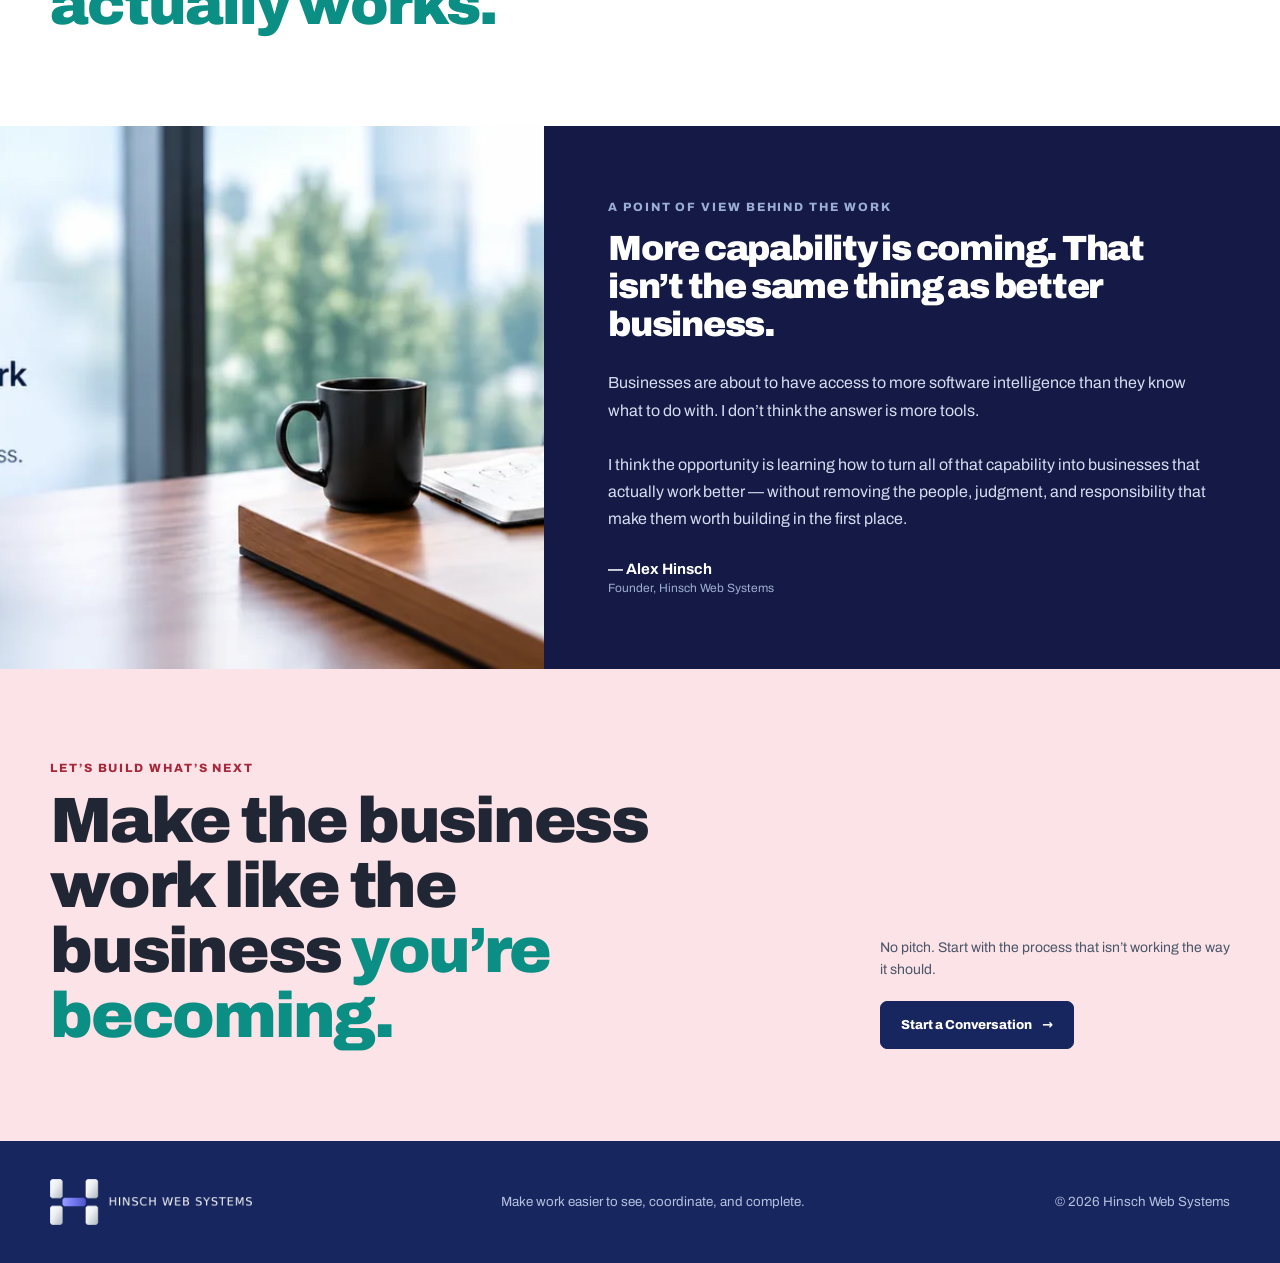
==== commit 274a51d5: "Place selected graphics in homepage slots" ====
--- a/index.html
+++ b/index.html
@@ -197,12 +197,8 @@
 
       <div class="interface-grid">
         <article class="interface-card">
-          <div class="interface-screen" data-graphic-slot="workspace" aria-hidden="true">
-            <div class="screen-bar"></div>
-            <div class="screen-row">
-              <div class="screen-nav"></div>
-              <div class="screen-main"><div></div><div></div></div>
-            </div>
+          <div class="interface-screen has-configured-image">
+            <img src="/assets/img/final/operating-workspaces.webp" alt="Operating workspace showing shared work, owners, status, priority, and next actions" width="506" height="310" loading="lazy" decoding="async">
           </div>
           <div class="interface-copy">
             <h3>Operating Workspaces</h3>
@@ -211,12 +207,8 @@
         </article>
 
         <article class="interface-card">
-          <div class="interface-screen" data-graphic-slot="portal" aria-hidden="true">
-            <div class="screen-bar"></div>
-            <div class="screen-row">
-              <div class="screen-nav"></div>
-              <div class="screen-main"><div></div><div></div></div>
-            </div>
+          <div class="interface-screen has-configured-image">
+            <img src="/assets/img/final/customer-client-portals.webp" alt="Customer and client portal showing projects, tasks, documents, and recent activity" width="440" height="310" loading="lazy" decoding="async">
           </div>
           <div class="interface-copy">
             <h3>Customer &amp; Client Portals</h3>
@@ -225,12 +217,8 @@
         </article>
 
         <article class="interface-card">
-          <div class="interface-screen" data-graphic-slot="workflow" aria-hidden="true">
-            <div class="screen-bar"></div>
-            <div class="screen-row">
-              <div class="screen-nav"></div>
-              <div class="screen-main"><div></div><div></div></div>
-            </div>
+          <div class="interface-screen has-configured-image">
+            <img src="/assets/img/final/queues-workflow.webp" alt="Workflow board showing work moving from incoming through assignment, progress, review, and completion" width="440" height="310" loading="lazy" decoding="async">
           </div>
           <div class="interface-copy">
             <h3>Queues &amp; Workflow Interfaces</h3>
@@ -239,12 +227,8 @@
         </article>
 
         <article class="interface-card">
-          <div class="interface-screen" data-graphic-slot="control" aria-hidden="true">
-            <div class="screen-bar"></div>
-            <div class="screen-row">
-              <div class="screen-nav"></div>
-              <div class="screen-main"><div></div><div></div></div>
-            </div>
+          <div class="interface-screen has-configured-image">
+            <img src="/assets/img/final/management-control.webp" alt="Management view showing work overview, exceptions, and system health" width="440" height="310" loading="lazy" decoding="async">
           </div>
           <div class="interface-copy">
             <h3>Management &amp; Control</h3>
@@ -253,12 +237,8 @@
         </article>
 
         <article class="interface-card">
-          <div class="interface-screen" data-graphic-slot="ai" aria-hidden="true">
-            <div class="screen-bar"></div>
-            <div class="screen-row">
-              <div class="screen-nav"></div>
-              <div class="screen-main"><div></div><div></div></div>
-            </div>
+          <div class="interface-screen has-configured-image">
+            <img src="/assets/img/final/ai-interface.webp" alt="AI interface summarizing operational items that need attention and offering governed actions" width="440" height="310" loading="lazy" decoding="async">
           </div>
           <div class="interface-copy">
             <h3>AI Interfaces</h3>
@@ -462,8 +442,8 @@
 
   <section class="founder" id="founder">
     <div class="founder-grid">
-      <div class="founder-visual" data-graphic-slot="founder">
-        <div class="quote-mark">Systems for<br><span>real work.</span></div>
+      <div class="founder-visual has-configured-image">
+        <img src="/assets/img/final/founder-point-of-view.webp" alt="A restrained HWS point-of-view desk scene about building better systems for real work" width="870" height="510" loading="lazy" decoding="async">
       </div>
       <div class="founder-copy">
         <div class="eyebrow">A point of view behind the work</div>
